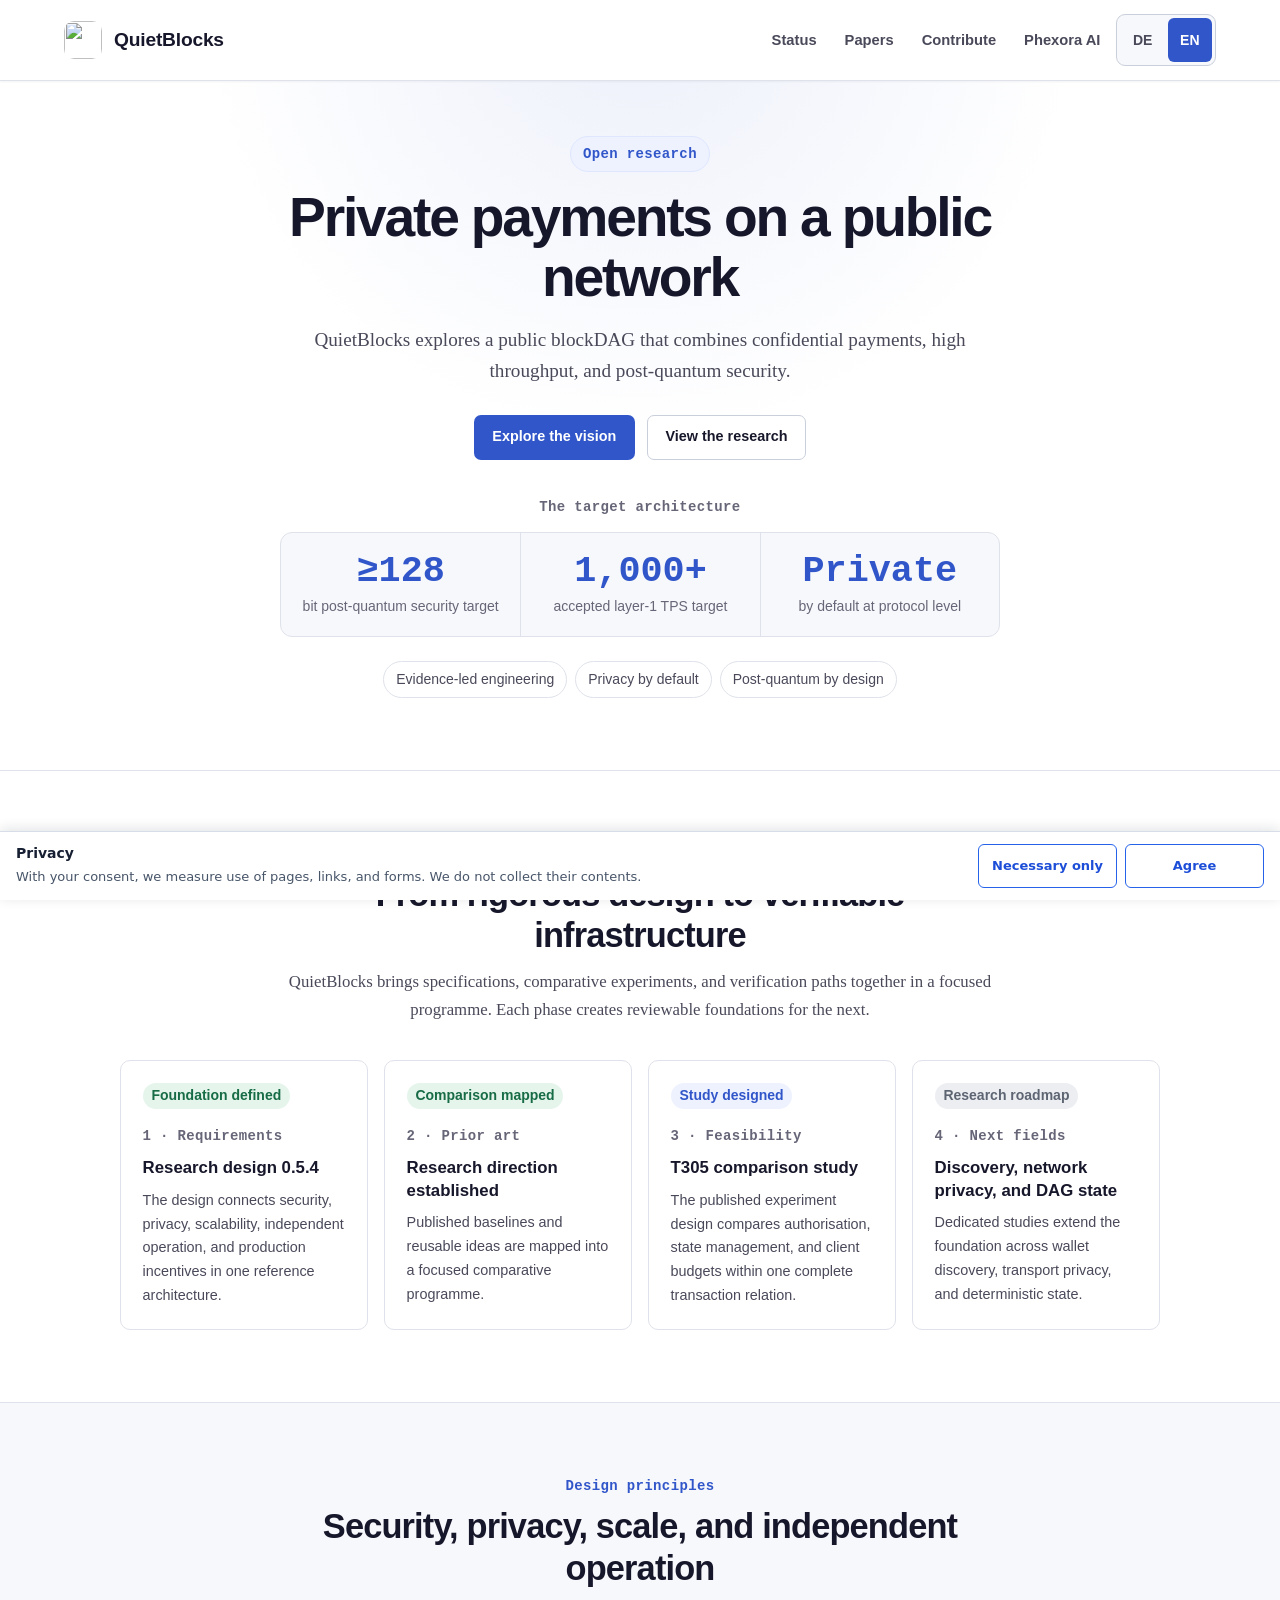
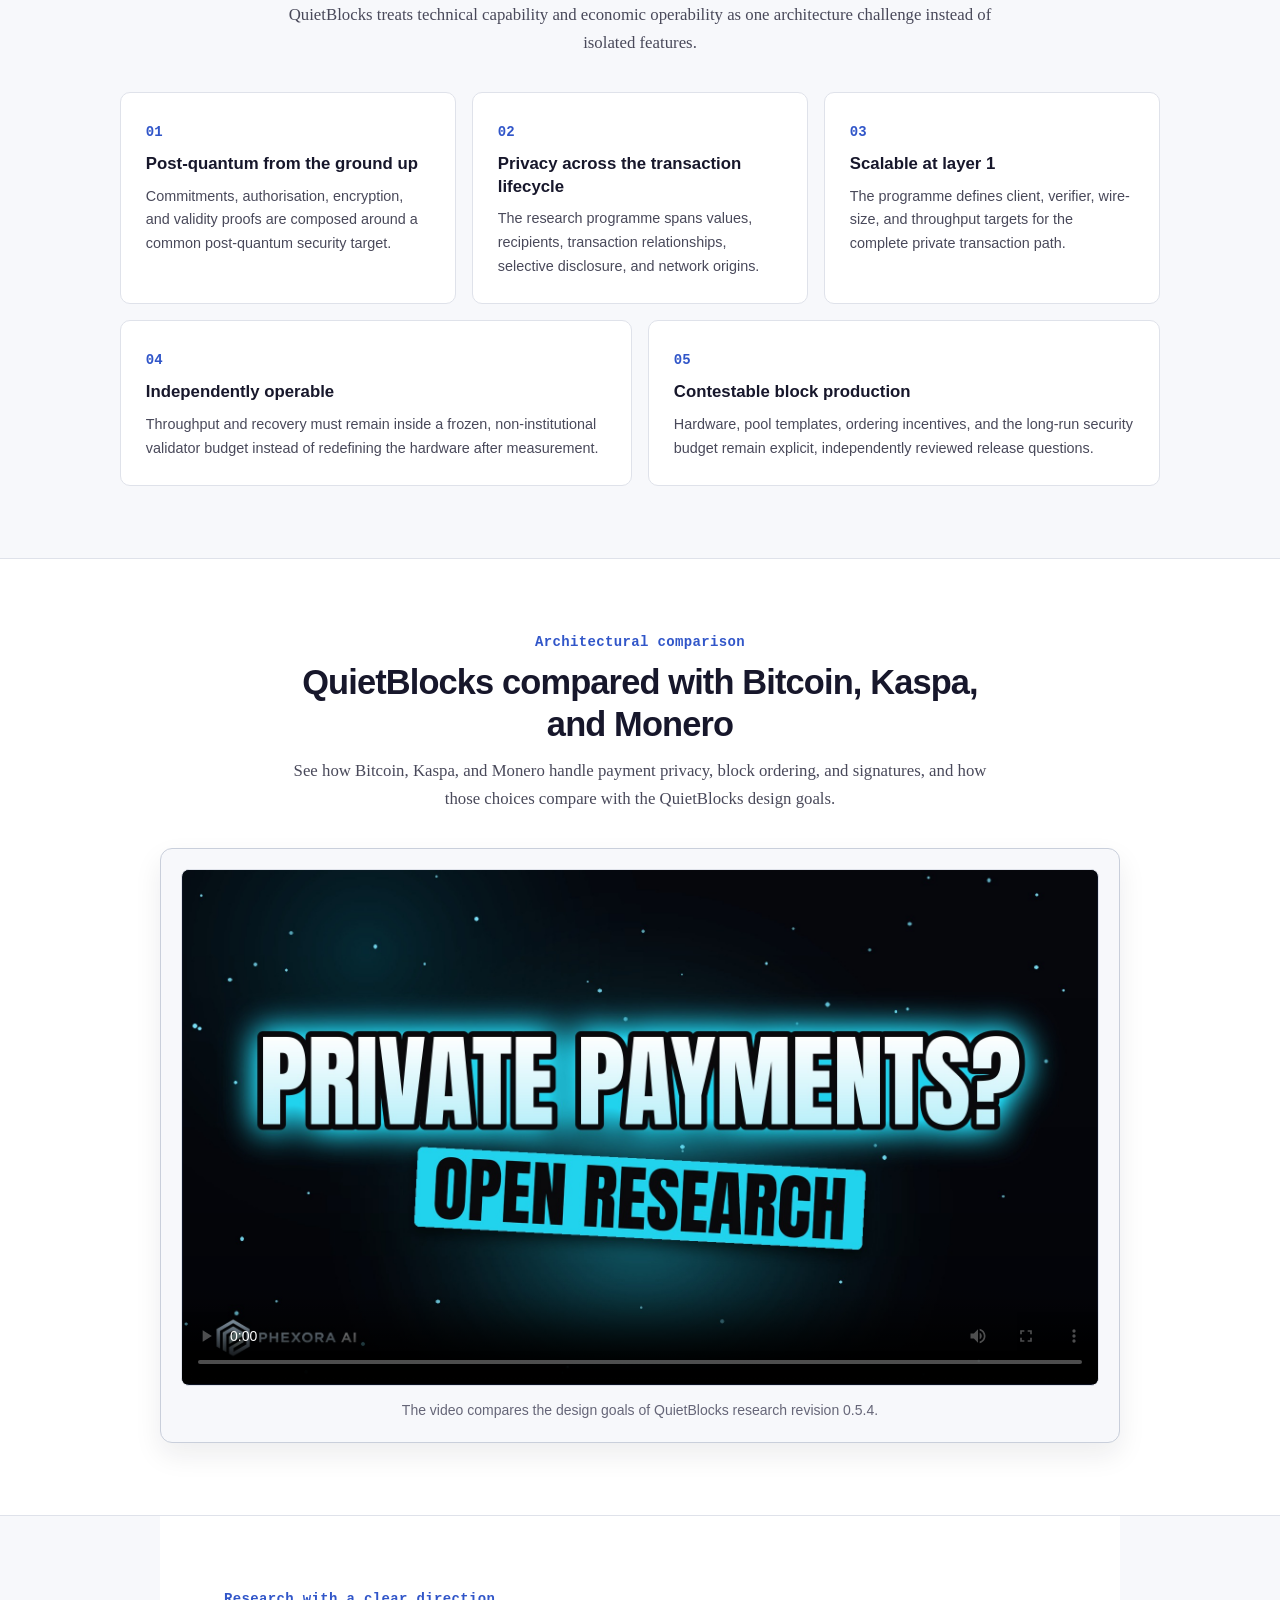
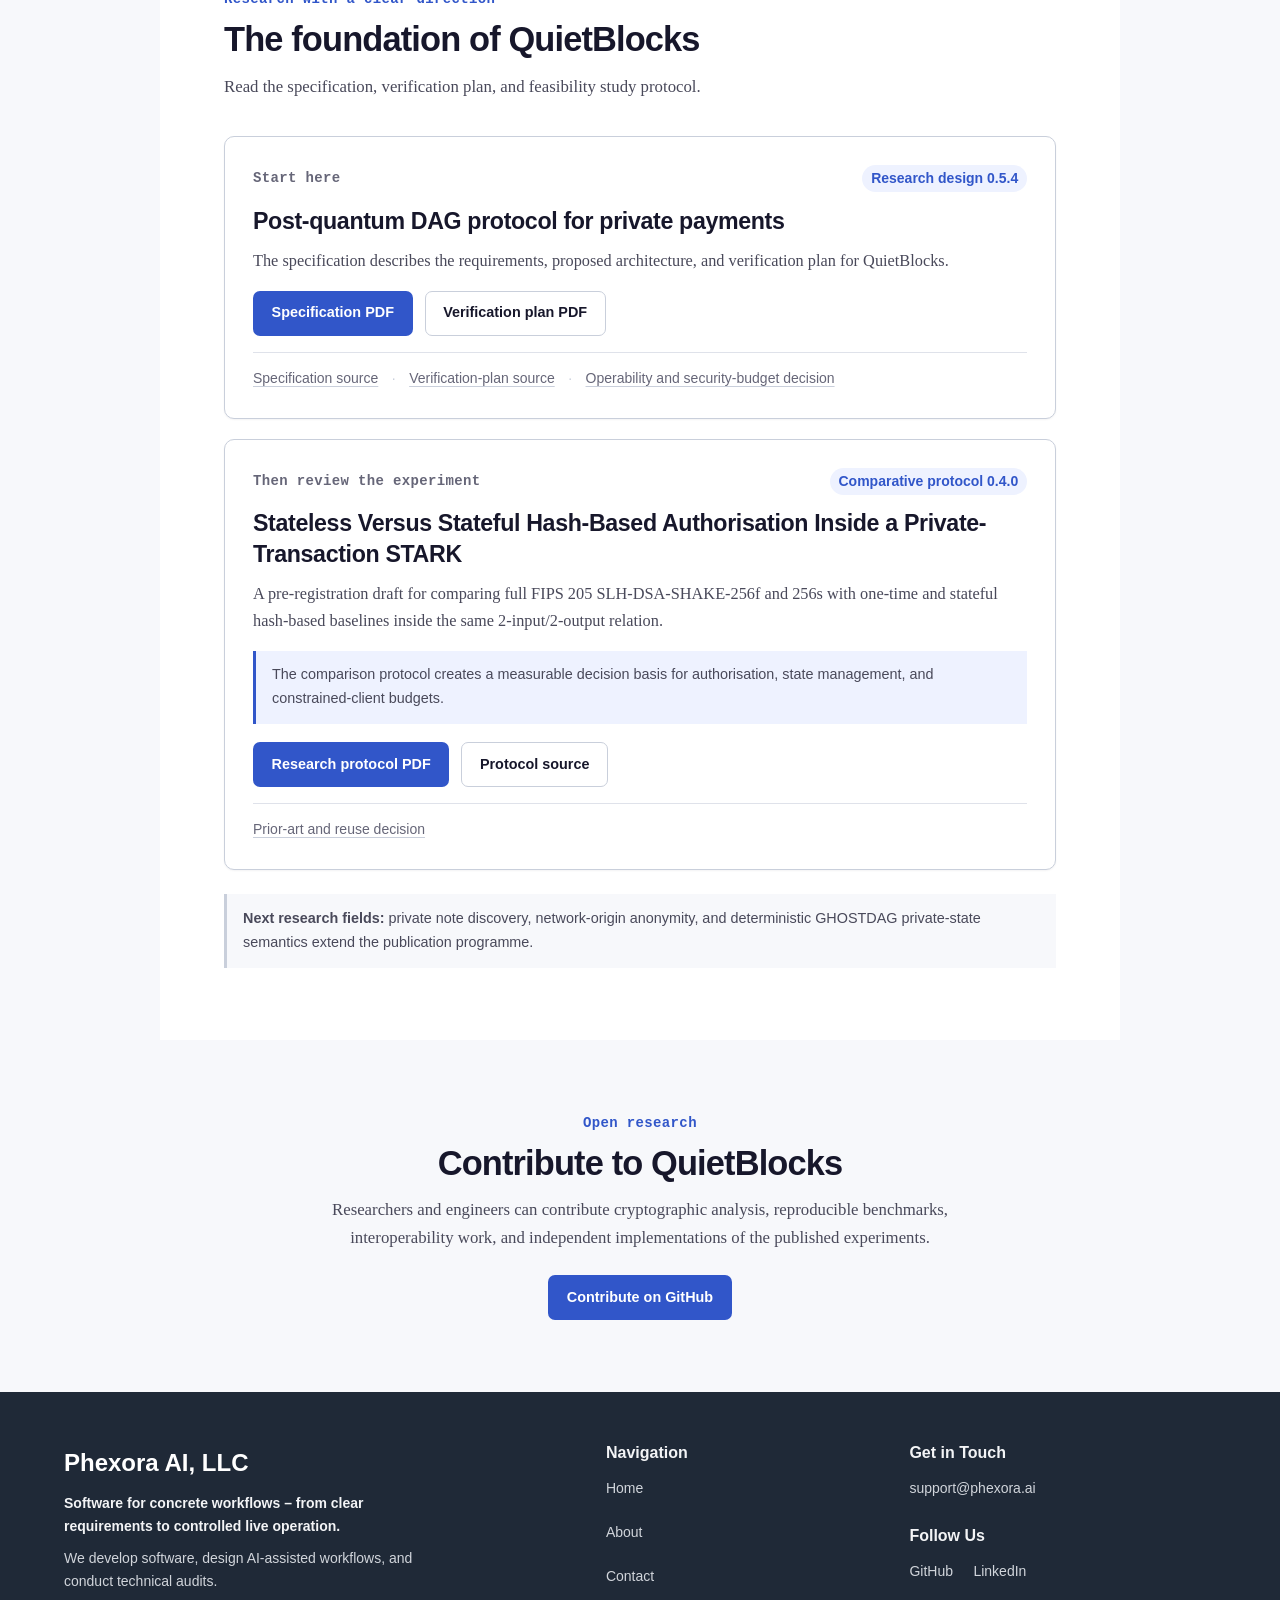
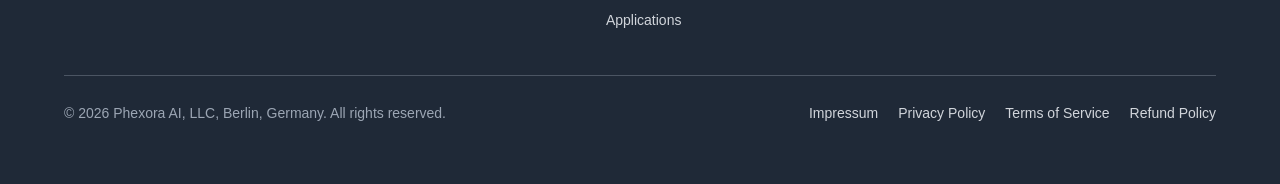
==== index.html @ c4241f64 "Use branded QuietBlocks comparison videos in both website players" ====
<!DOCTYPE html>
<html lang="en">
<head>
    <meta charset="UTF-8">
    <meta name="viewport" content="width=device-width, initial-scale=1.0">
    <meta name="description" content="QuietBlocks is open research into a public payment network with private transactions, high throughput, and post-quantum security." data-i18n-content="home.metaDescription">
    <meta name="keywords" content="post-quantum, cryptography, zero-knowledge, privacy, STARK, GHOSTDAG">
    <meta name="author" content="Phexora AI">
    <title data-i18n="home.metaTitle">QuietBlocks | Private Payments</title>
    <link rel="canonical" href="https://quietblocks.phexora.ai/">
    <meta property="og:type" content="website">
    <meta property="og:site_name" content="QuietBlocks">
    <meta property="og:url" content="https://quietblocks.phexora.ai/">
    <meta property="og:title" content="QuietBlocks | Private Payments" data-i18n-content="home.metaTitle">
    <meta property="og:description" content="QuietBlocks is open research into a public payment network with private transactions, high throughput, and post-quantum security." data-i18n-content="home.metaDescription">
    <meta property="og:locale" content="en_US">
    <meta property="og:locale:alternate" content="de_DE">
    <meta name="twitter:card" content="summary">
    <meta name="twitter:title" content="QuietBlocks | Private Payments" data-i18n-content="home.metaTitle">
    <meta name="twitter:description" content="QuietBlocks is open research into a public payment network with private transactions, high throughput, and post-quantum security." data-i18n-content="home.metaDescription">
    <link rel="stylesheet" href="assets/css/style.css">
    <link rel="icon" type="image/svg+xml" href="assets/images/favicon.svg">
    <script src="assets/js/site-i18n.js?v=516c44f07183" defer></script>
<script data-phexora-site-analytics="fc176b863055461690a4295c0f5f9d89">(function(){
const c={"endpoint":"https://sitebuilder.phexora.ai/api/website-integrations/events","siteId":"fc176b863055461690a4295c0f5f9d89","trackingKey":"2e312d2f5462689ae85f721354bc5e1feb1964d117fce1aa24e7ab45f58d84e2"};
const consentKey='phexora-cookie-consent';
const sessionKey='phexora-website-session';
const attributionKey='phexora-website-attribution';
const attributionFields=['campaign','experiment_id','fbclid','gclid','msclkid','utm_campaign','utm_content','utm_medium','utm_source','utm_term'];
const consentVersion='1.0';
const externalConsentOwner=()=>typeof window.PHEXORA_ANALYTICS_ALLOWED==='boolean';
const exactKeys=(value,expected)=>Object.keys(value).sort().join(',')===expected;
const readStoredConsent=()=>{
  try{
    const raw=localStorage.getItem(consentKey);
    if(!raw)return null;
    const record=JSON.parse(raw);
    const preferences=record&&record.preferences;
    const valid=record&&typeof record==='object'&&!Array.isArray(record)
      &&exactKeys(record,'preferences,timestamp,version')
      &&record.version===consentVersion
      &&typeof record.timestamp==='string'&&!Number.isNaN(Date.parse(record.timestamp))
      &&preferences&&typeof preferences==='object'&&!Array.isArray(preferences)
      &&exactKeys(preferences,'analytics,functional,marketing,necessary')
      &&preferences.necessary===true
      &&['analytics','functional','marketing','necessary'].every(key=>typeof preferences[key]==='boolean');
    if(valid)return preferences.analytics;
    localStorage.removeItem(consentKey);
  }catch(error){return null}
  return null;
};
const allowed=()=>externalConsentOwner()?window.PHEXORA_ANALYTICS_ALLOWED===true:readStoredConsent()===true;
const id=()=>crypto.randomUUID?crypto.randomUUID():Date.now()+'-'+Math.random().toString(16).slice(2);
let memorySession='';
let memoryAttribution=null;
const session=()=>{
  if(memorySession)return memorySession;
  try{memorySession=sessionStorage.getItem(sessionKey)||''}catch(error){memorySession=''}
  if(!memorySession){
    memorySession=id();
    try{sessionStorage.setItem(sessionKey,memorySession)}catch(error){}
  }
  return memorySession;
};
const clearSession=()=>{
  memorySession='';
  memoryAttribution=null;
  try{sessionStorage.removeItem(sessionKey);sessionStorage.removeItem(attributionKey)}catch(error){}
};
const sessionAttribution=()=>{
  if(memoryAttribution!==null)return memoryAttribution;
  let stored={};
  try{
    const raw=sessionStorage.getItem(attributionKey);
    const parsed=raw?JSON.parse(raw):{};
    const valid=parsed&&typeof parsed==='object'&&!Array.isArray(parsed)
      &&Object.keys(parsed).every(key=>attributionFields.includes(key)&&typeof parsed[key]==='string'&&parsed[key].length>0&&parsed[key].length<=200);
    if(valid)stored=parsed;else sessionStorage.removeItem(attributionKey);
  }catch(error){stored={}}
  if(Object.keys(stored).length===0){
    const params=new URLSearchParams(location.search);
    const current={};
    attributionFields.forEach(key=>{
      const value=(params.get(key)||'').trim().slice(0,200);
      if(value)current[key]=value;
    });
    if(Object.keys(current).length>0){
      stored=current;
      try{sessionStorage.setItem(attributionKey,JSON.stringify(stored))}catch(error){}
    }
  }
  memoryAttribution=stored;
  return stored;
};
const eventAttribution=additional=>Object.assign({},sessionAttribution(),additional||{});
window.phexoraTrack=function(type,properties,additionalAttribution){
  if(!allowed())return false;
  fetch(c.endpoint,{method:'POST',mode:'no-cors',headers:{'Content-Type':'text/plain;charset=UTF-8'},body:JSON.stringify({site_id:c.siteId,tracking_key:c.trackingKey,event_id:id(),event_type:type,occurred_at:new Date().toISOString(),session_id:session(),page_url:location.href,referrer:document.referrer||'',attribution:eventAttribution(additionalAttribution),properties:properties||{}}),keepalive:true});
  return true;
};
let pageTracked=false;
const start=()=>{if(!pageTracked&&window.phexoraTrack('page_view',{}))pageTracked=true};
const labels=String(document.documentElement.lang||'').toLowerCase().startsWith('de')?{
  title:'Datenschutz',
  text:'Mit deiner Zustimmung messen wir die Nutzung von Seiten, Links und Formularen. Inhalte werden nicht erfasst.',
  reject:'Nur notwendige',
  accept:'Zustimmen',
  settings:'Cookie-Einstellungen',
  storageError:'Die Auswahl konnte nicht gespeichert werden. Analytics bleibt deaktiviert.'
}:{
  title:'Privacy',
  text:'With your consent, we measure use of pages, links, and forms. We do not collect their contents.',
  reject:'Necessary only',
  accept:'Agree',
  settings:'Cookie settings',
  storageError:'Your choice could not be saved. Analytics remains disabled.'
};
const elementId=value=>`phexora-${value}-${c.siteId}`;
const removeElement=value=>document.getElementById(elementId(value))?.remove();
const ensureStyles=()=>{
  if(document.getElementById(elementId('consent-style')))return;
  const style=document.createElement('style');
  style.id=elementId('consent-style');
  style.textContent='.phexora-consent{position:fixed;z-index:2147483647;font-family:system-ui,-apple-system,BlinkMacSystemFont,"Segoe UI",sans-serif;color:#172033}.phexora-consent-banner{left:0;right:0;bottom:0;padding:10px 16px;border-top:1px solid #d7deea;background:#fff;box-shadow:0 -2px 12px rgba(15,23,42,.12)}.phexora-consent-content{max-width:1280px;margin:0 auto;display:flex;align-items:center;justify-content:space-between;gap:18px}.phexora-consent-copy{min-width:0}.phexora-consent-title{display:block;margin:0 0 3px;font-size:14px}.phexora-consent-text{margin:0;font-size:13px;line-height:1.4;color:#475569}.phexora-consent-actions{display:grid;grid-template-columns:1fr 1fr;gap:8px;flex:0 0 auto}.phexora-consent button{min-height:44px;padding:8px 13px;border:1px solid #2563eb;border-radius:6px;background:#fff;color:#1d4ed8;font:inherit;font-size:13px;font-weight:600;cursor:pointer}.phexora-consent button:hover{background:#eff6ff}.phexora-consent-accept,.phexora-consent-reject{min-width:132px}.phexora-consent-status{margin:4px 0 0;color:#b91c1c;font-size:12px}.phexora-consent-settings{position:static!important;min-height:24px!important;padding:0!important;margin:0 0 0 10px!important;border:0!important;background:transparent!important;color:inherit!important;box-shadow:none!important;font-size:inherit!important;font-weight:inherit!important;text-decoration:underline}.phexora-consent-settings:hover{background:transparent!important;text-decoration:none}@media(max-width:700px){.phexora-consent-banner{max-height:45vh;overflow-y:auto;padding:9px 10px}.phexora-consent-content{display:block}.phexora-consent-title{display:none}.phexora-consent-text{font-size:12px;line-height:1.35}.phexora-consent-actions{margin-top:8px}.phexora-consent-actions button{width:100%;min-width:0;padding:7px 8px}}';
  document.head.appendChild(style);
};
const consentRecord=analytics=>({preferences:{necessary:true,functional:false,analytics,marketing:false},timestamp:new Date().toISOString(),version:consentVersion});
const renderSettingsButton=()=>{
  if(externalConsentOwner()||document.getElementById(elementId('consent-settings')))return;
  ensureStyles();
  const button=document.createElement('button');
  button.id=elementId('consent-settings');
  button.type='button';
  button.className='phexora-consent phexora-consent-settings';
  button.textContent=labels.settings;
  button.addEventListener('click',()=>{button.remove();renderBanner()});
  const settingsHost=document.querySelector('.footer-legal-links, footer .legal:last-of-type, footer')||document.body;
  settingsHost.appendChild(button);
};
const saveConsent=(analytics,status)=>{
  const record=consentRecord(analytics);
  try{localStorage.setItem(consentKey,JSON.stringify(record))}catch(error){status.textContent=labels.storageError;return false}
  if(!analytics)clearSession();
  window.dispatchEvent(new CustomEvent('cookieConsentUpdated',{detail:record}));
  removeElement('consent-banner');
  renderSettingsButton();
  return true;
};
function renderBanner(){
  if(externalConsentOwner()||document.getElementById(elementId('consent-banner')))return;
  ensureStyles();
  const banner=document.createElement('section');
  banner.id=elementId('consent-banner');
  banner.className='phexora-consent phexora-consent-banner';
  banner.setAttribute('role','dialog');
  banner.setAttribute('aria-label',labels.title);
  const title=document.createElement('strong');
  title.className='phexora-consent-title';
  title.textContent=labels.title;
  const text=document.createElement('p');
  text.className='phexora-consent-text';
  text.textContent=labels.text;
  const copy=document.createElement('div');
  copy.className='phexora-consent-copy';
  const status=document.createElement('p');
  status.className='phexora-consent-status';
  status.setAttribute('role','status');
  const actions=document.createElement('div');
  actions.className='phexora-consent-actions';
  const reject=document.createElement('button');
  reject.type='button';
  reject.className='phexora-consent-reject';
  reject.textContent=labels.reject;
  reject.addEventListener('click',()=>saveConsent(false,status));
  const accept=document.createElement('button');
  accept.type='button';
  accept.className='phexora-consent-accept';
  accept.textContent=labels.accept;
  accept.addEventListener('click',()=>saveConsent(true,status));
  actions.append(reject,accept);
  copy.append(title,text,status);
  const content=document.createElement('div');
  content.className='phexora-consent-content';
  content.append(copy,actions);
  banner.append(content);
  document.body.appendChild(banner);
}
const initializeConsentUi=()=>{
  if(externalConsentOwner()){
    if(!allowed())clearSession();
    return;
  }
  const storedConsent=readStoredConsent();
  if(storedConsent!==true)clearSession();
  if(storedConsent===null)renderBanner();else renderSettingsButton();
};
window.addEventListener('cookieConsentUpdated',()=>{if(allowed())start();else clearSession()});
window.addEventListener('openCookiePreferences',()=>{if(!externalConsentOwner()){removeElement('consent-settings');renderBanner()}});
window.phexoraSetAnalyticsConsent=enabled=>{
  if(typeof enabled!=='boolean')throw new TypeError('Analytics consent must be boolean');
  const status=document.createElement('span');
  return saveConsent(enabled,status);
};
const semanticCtaName=eventTarget=>{
  if(!(eventTarget instanceof Element))return '';
  const explicit=eventTarget.closest('[data-phexora-event]');
  if(explicit&&!explicit.closest('.phexora-consent'))return explicit.dataset.phexoraEvent||'';
  const link=eventTarget.closest('a[href]');
  if(!link||link.closest('.phexora-consent'))return '';
  const href=link.getAttribute('href')||'';
  if(/^mailto:/i.test(href))return 'contact_email';
  if(/^tel:/i.test(href))return 'contact_phone';
  let destination;
  try{destination=new URL(href,location.href)}catch(error){return ''}
  const intent=(destination.pathname+' '+destination.hash).toLowerCase();
  if(/(^|[\/#_-])(book|booking|schedule|appointment|termin|calendly)([\/#_-]|$)/.test(intent))return 'booking';
  if(/(^|[\/#_-])(contact|kontakt)([\/#_-]|$)/.test(intent))return 'contact';
  if(/(^|[\/#_-])(checkout|buy|purchase|order|kaufen|bestellen)([\/#_-]|$)/.test(intent))return 'checkout';
  if(/(^|[\/#_-])(signup|sign-up|register|registrieren)([\/#_-]|$)/.test(intent))return 'signup';
  if(/(^|[\/#_-])(pricing|plans|preise|tarife)([\/#_-]|$)/.test(intent))return 'pricing';
  if(/(^|[\/#_-])(demo|beratung)([\/#_-]|$)/.test(intent))return 'demo';
  return '';
};
const destinationAttribution=eventTarget=>{
  if(!(eventTarget instanceof Element))return {};
  const link=eventTarget.closest('a[href]');
  if(!link||link.closest('.phexora-consent'))return {};
  let destination;
  try{destination=new URL(link.getAttribute('href')||'',location.href)}catch(error){return {}}
  const attribution={};
  attributionFields.forEach(key=>{
    const value=(destination.searchParams.get(key)||'').trim().slice(0,200);
    if(value)attribution[key]=value;
  });
  return attribution;
};
document.addEventListener('click',event=>{
  const name=semanticCtaName(event.target);
  if(name)window.phexoraTrack('cta_click',{name},destinationAttribution(event.target));
});
document.addEventListener('focusin',event=>{
  const form=event.target instanceof Element?event.target.form:null;
  if(form&&!form.dataset.phexoraStarted&&window.phexoraTrack('form_start',{form:form.id||'form'}))form.dataset.phexoraStarted='1';
});
document.addEventListener('submit',event=>window.phexoraTrack('form_submit',{form:event.target.id||'form'}));
if(allowed())start();
if(document.readyState==='loading')document.addEventListener('DOMContentLoaded',initializeConsentUi,{once:true});else initializeConsentUi();
})();</script>
</head>
<body>
    <header>
        <nav class="navbar" aria-label="Primary navigation" data-i18n-aria-label="common.primaryNavigation">
            <a class="nav-brand" href="#top" aria-label="QuietBlocks research home" data-i18n-aria-label="common.researchHome">
                <img class="logo" src="assets/images/favicon.svg" alt="">
                <span class="brand-text">QuietBlocks</span>
            </a>
            <div class="nav-actions">
                <div class="nav-links">
                    <a href="#status" data-i18n="common.status">Status</a>
                    <a href="#papers" data-i18n="common.papers">Papers</a>
                    <a href="#contribute" data-i18n="common.contribute">Contribute</a>
                    <a href="https://phexora.ai" target="_blank" rel="noopener">Phexora AI</a>
                </div>
                <div class="language-switcher" role="group" aria-label="Language selection" data-i18n-aria-label="common.languageSelection">
                    <button class="language-option" type="button" data-language="de" aria-label="Deutsch" aria-pressed="false">DE</button>
                    <button class="language-option" type="button" data-language="en" aria-label="English" aria-pressed="true">EN</button>
                </div>
            </div>
        </nav>
    </header>

    <main id="top">
        <section class="hero">
            <div class="hero-content">
                <p class="research-label" data-i18n="home.heroLabel">Open research</p>
                <h1 data-i18n="home.heroTitle">Private payments on a public network</h1>
                <p class="subtitle" data-i18n="home.heroSubtitle">
                    QuietBlocks explores a public blockDAG that combines confidential payments, high throughput, and post-quantum security.
                </p>
                <div class="hero-actions">
                    <a href="#status" class="btn btn-primary" data-phexora-event="research_status_open" data-i18n="home.statusCta">Explore the vision</a>
                    <a href="#papers" class="btn btn-secondary" data-i18n="home.papersCta">View the research</a>
                </div>
                <p class="target-label" data-i18n="home.targetLabel">The target architecture</p>
                <div class="hero-stats" aria-label="QuietBlocks architecture targets" data-i18n-aria-label="home.targetsAria">
                    <div class="hero-stat">
                        <span class="stat-value">≥128</span>
                        <span class="stat-desc" data-i18n="home.bitsTarget">bit post-quantum security target</span>
                    </div>
                    <div class="hero-stat">
                        <span class="stat-value" data-i18n="home.tpsValue">1,000+</span>
                        <span class="stat-desc" data-i18n="home.tpsTarget">accepted layer-1 TPS target</span>
                    </div>
                    <div class="hero-stat">
                        <span class="stat-value" data-i18n="home.privacyValue">Private</span>
                        <span class="stat-desc" data-i18n="home.transparentTarget">by default at protocol level</span>
                    </div>
                </div>
                <div class="hero-badges" aria-label="QuietBlocks design principles" data-i18n-aria-label="home.boundariesAria">
                    <span class="badge" data-i18n="home.badgeEvidence">Evidence-led engineering</span>
                    <span class="badge" data-i18n="home.badgePrivacy">Privacy by default</span>
                    <span class="badge" data-i18n="home.badgeNoFallback">Post-quantum by design</span>
                </div>
            </div>
        </section>

        <section id="status" class="status-section">
            <div class="section-heading">
                <p class="section-kicker" data-i18n="home.statusKicker">Research programme</p>
                <h2 data-i18n="home.statusTitle">From rigorous design to verifiable infrastructure</h2>
                <p data-i18n="home.statusDescription">
                    QuietBlocks brings specifications, comparative experiments, and verification
                    paths together in a focused programme. Each phase creates reviewable
                    foundations for the next.
                </p>
            </div>
            <div class="status-grid">
                <article class="status-card">
                    <span class="status-chip documented" data-i18n="home.status1Chip">Foundation defined</span>
                    <p class="status-step" data-i18n="home.status1Step">1 · Requirements</p>
                    <h3 data-i18n="home.status1Title">Research design 0.5.4</h3>
                    <p data-i18n="home.status1Description">The design connects security, privacy, scalability, independent operation, and production incentives in one reference architecture.</p>
                </article>
                <article class="status-card">
                    <span class="status-chip documented" data-i18n="home.status2Chip">Comparison mapped</span>
                    <p class="status-step" data-i18n="home.status2Step">2 · Prior art</p>
                    <h3 data-i18n="home.status2Title">Research direction established</h3>
                    <p data-i18n="home.status2Description">Published baselines and reusable ideas are mapped into a focused comparative programme.</p>
                </article>
                <article class="status-card">
                    <span class="status-chip designed" data-i18n="home.status3Chip">Study designed</span>
                    <p class="status-step" data-i18n="home.status3Step">3 · Feasibility</p>
                    <h3 data-i18n="home.status3Title">T305 comparison study</h3>
                    <p data-i18n="home.status3Description">The published experiment design compares authorisation, state management, and client budgets within one complete transaction relation.</p>
                </article>
                <article class="status-card">
                    <span class="status-chip roadmap" data-i18n="home.status4Chip">Research roadmap</span>
                    <p class="status-step" data-i18n="home.status4Step">4 · Next fields</p>
                    <h3 data-i18n="home.status4Title">Discovery, network privacy, and DAG state</h3>
                    <p data-i18n="home.status4Description">Dedicated studies extend the foundation across wallet discovery, transport privacy, and deterministic state.</p>
                </article>
            </div>
        </section>

        <section class="requirements-section">
            <div class="section-heading">
                <p class="section-kicker" data-i18n="home.requirementsKicker">Design principles</p>
                <h2 data-i18n="home.requirementsTitle">Security, privacy, scale, and independent operation</h2>
                <p data-i18n="home.requirementsDescription">QuietBlocks treats technical capability and economic operability as one architecture challenge instead of isolated features.</p>
            </div>
            <div class="requirements-grid">
                <article class="requirement-card">
                    <span class="requirement-number">01</span>
                    <h3 data-i18n="home.requirement1Title">Post-quantum from the ground up</h3>
                    <p data-i18n="home.requirement1Description">Commitments, authorisation, encryption, and validity proofs are composed around a common post-quantum security target.</p>
                </article>
                <article class="requirement-card">
                    <span class="requirement-number">02</span>
                    <h3 data-i18n="home.requirement2Title">Privacy across the transaction lifecycle</h3>
                    <p data-i18n="home.requirement2Description">The research programme spans values, recipients, transaction relationships, selective disclosure, and network origins.</p>
                </article>
                <article class="requirement-card">
                    <span class="requirement-number">03</span>
                    <h3 data-i18n="home.requirement3Title">Scalable at layer 1</h3>
                    <p data-i18n="home.requirement3Description">The programme defines client, verifier, wire-size, and throughput targets for the complete private transaction path.</p>
                </article>
                <article class="requirement-card">
                    <span class="requirement-number">04</span>
                    <h3 data-i18n="home.requirement4Title">Independently operable</h3>
                    <p data-i18n="home.requirement4Description">Throughput and recovery must remain inside a frozen, non-institutional validator budget instead of redefining the hardware after measurement.</p>
                </article>
                <article class="requirement-card">
                    <span class="requirement-number">05</span>
                    <h3 data-i18n="home.requirement5Title">Contestable block production</h3>
                    <p data-i18n="home.requirement5Description">Hardware, pool templates, ordering incentives, and the long-run security budget remain explicit, independently reviewed release questions.</p>
                </article>
            </div>
        </section>

        <section id="comparison" class="comparison-section">
            <div class="section-heading">
                <p class="section-kicker" data-i18n="home.comparisonKicker">Architectural comparison</p>
                <h2 data-i18n="home.comparisonTitle">QuietBlocks compared with Bitcoin, Kaspa, and Monero</h2>
                <p data-i18n="home.comparisonDescription">
                    See how Bitcoin, Kaspa, and Monero handle payment privacy, block ordering, and signatures, and how those choices compare with the QuietBlocks design goals.
                </p>
            </div>
            <div class="comparison-video-card">
                <div class="comparison-video-frame">
                    <video
                        id="comparison-video"
                        class="comparison-video"
                        controls
                        preload="metadata"
                        playsinline
                        poster="assets/videos/QuietBlocks_BlockchainComparison_EN_16x9_poster.jpg?v=6e9841c0bd93"
                        src="assets/videos/QuietBlocks_BlockchainComparison_EN_16x9.mp4?v=e42e311afc2c"
                        aria-label="Video comparing the QuietBlocks design with Bitcoin, Kaspa, and Monero"
                        data-i18n-aria-label="home.comparisonVideoAria"
                    >
                        <track
                            id="comparison-video-track"
                            kind="captions"
                            srclang="en"
                            label="English"
                            src="assets/videos/QuietBlocks_BlockchainComparison_EN_16x9.en.vtt?v=8ee65093c419"
                            default
                        >
                    </video>
                </div>
                <p class="comparison-video-caption" data-i18n="home.comparisonCaption">
                    The video compares the design goals of QuietBlocks research revision 0.5.4.
                </p>
            </div>
        </section>

        <section id="papers" class="papers-section">
            <div class="section-heading section-heading-left">
                <p class="section-kicker" data-i18n="home.publicationKicker">Research with a clear direction</p>
                <h2 data-i18n="home.publicationTitle">The foundation of QuietBlocks</h2>
                <p data-i18n="home.publicationDescription">Read the specification, verification plan, and feasibility study protocol.</p>
            </div>

            <article class="paper-card">
                <div class="paper-header">
                    <span class="paper-order" data-i18n="home.paper1Order">Start here</span>
                    <span class="paper-status" data-i18n="home.paper1Status">Research design 0.5.4</span>
                </div>
                <h3 data-i18n="home.paper1Title">Post-quantum DAG protocol for private payments</h3>
                <p class="paper-abstract" data-i18n="home.paper1Abstract">The specification describes the requirements, proposed architecture, and verification plan for QuietBlocks.</p>
                <div class="paper-links">
                    <a href="papers/zkprivacy/quietblocks-specification.pdf" class="btn btn-primary" target="_blank" rel="noopener" data-phexora-event="specification_pdf_open" data-i18n="home.specificationPdf">Specification PDF</a>
                    <a href="papers/zkprivacy/quietblocks-verification-guide.pdf" class="btn btn-secondary" target="_blank" rel="noopener" data-phexora-event="verification_plan_pdf_open" data-i18n="home.verificationPdf">Verification plan PDF</a>
                </div>
                <div class="paper-source">
                    <a href="papers/zkprivacy/quietblocks-specification.md" data-i18n="home.specificationSource">Specification source</a>
                    <span class="separator" aria-hidden="true">·</span>
                    <a href="papers/zkprivacy/quietblocks-verification-guide.md" data-i18n="home.verificationSource">Verification-plan source</a>
                    <span class="separator" aria-hidden="true">·</span>
                    <a href="papers/zkprivacy/decisions/decentralisation-operability-security-budget-decision.md" data-i18n="home.operabilityDecision">Operability and security-budget decision</a>
                </div>
            </article>

            <article class="paper-card">
                <div class="paper-header">
                    <span class="paper-order" data-i18n="home.paper2Order">Then review the experiment</span>
                    <span class="paper-status" data-i18n="home.paper2Status">Comparative protocol 0.4.0</span>
                </div>
                <h3 data-i18n="home.paper2Title">Stateless Versus Stateful Hash-Based Authorisation Inside a Private-Transaction STARK</h3>
                <p class="paper-abstract" data-i18n="home.paper2Abstract">
                    A pre-registration draft for comparing full FIPS 205
                    SLH-DSA-SHAKE-256f and 256s with one-time and stateful hash-based baselines
                    inside the same 2-input/2-output relation.
                </p>
                <p class="paper-status-note" data-i18n="home.paper2Note">The comparison protocol creates a measurable decision basis for authorisation, state management, and constrained-client budgets.</p>
                <div class="paper-links">
                    <a href="papers/zkprivacy/quietblocks-transaction-feasibility.pdf" class="btn btn-primary" target="_blank" rel="noopener" data-phexora-event="research_protocol_pdf_open" data-i18n="home.researchProtocolPdf">Research protocol PDF</a>
                    <a href="papers/zkprivacy/quietblocks-transaction-feasibility.md" class="btn btn-secondary" data-i18n="home.protocolSource">Protocol source</a>
                </div>
                <div class="paper-source">
                    <a href="papers/zkprivacy/decisions/t305-prior-art-decision.md" data-i18n="home.priorArtDecision">Prior-art and reuse decision</a>
                </div>
            </article>

            <div class="planning-note">
                <strong data-i18n="home.planningLabel">Next research fields:</strong>
                <span data-i18n="home.planningText">private note discovery, network-origin anonymity, and deterministic GHOSTDAG private-state semantics extend the publication programme.</span>
            </div>
        </section>

        <section id="contribute" class="cta-section">
            <p class="section-kicker" data-i18n="home.contributeKicker">Open research</p>
            <h2 data-i18n="home.contributeTitle">Contribute to QuietBlocks</h2>
            <p data-i18n="home.contributeDescription">
                Researchers and engineers can contribute cryptographic analysis,
                reproducible benchmarks, interoperability work, and independent
                implementations of the published experiments.
            </p>
            <a href="https://github.com/des1re10/QuietBlocks" class="btn btn-primary" target="_blank" rel="noopener" data-phexora-event="github_contribution_open" data-i18n="home.contributeCta">Contribute on GitHub</a>
        </section>
    </main>

    <footer class="site-footer" role="contentinfo">
        <div class="footer-container">
            <div class="footer-main">
                <section class="footer-company" aria-labelledby="footer-company-name">
                    <a class="footer-company-link" href="https://phexora.ai" target="_blank" rel="noopener">
                        <span class="footer-title" id="footer-company-name">Phexora AI, LLC</span>
                    </a>
                    <p class="footer-tagline" data-i18n="common.companyTagline">Software for concrete workflows – from clear requirements to controlled live operation.</p>
                    <p class="footer-description" data-i18n="common.companyDescription">We develop software, design AI-assisted workflows, and conduct technical audits.</p>
                </section>
                <nav class="footer-column" aria-labelledby="footer-navigation-heading">
                    <h2 class="footer-heading" id="footer-navigation-heading" data-i18n="common.footerNavigation">Navigation</h2>
                    <a href="https://phexora.ai" target="_blank" rel="noopener" data-i18n="common.home">Home</a>
                    <a href="https://phexora.ai/about" target="_blank" rel="noopener" data-i18n="common.about">About</a>
                    <a href="https://phexora.ai/contact" target="_blank" rel="noopener" data-i18n="common.contact">Contact</a>
                    <a href="https://phexora.ai/applications" target="_blank" rel="noopener" data-i18n="common.applications">Applications</a>
                </nav>
                <section class="footer-column" aria-labelledby="footer-contact-heading">
                    <h2 class="footer-heading" id="footer-contact-heading" data-i18n="common.getInTouch">Get in Touch</h2>
                    <a href="mailto:support@phexora.ai">support@phexora.ai</a>
                    <h3 class="footer-social-heading" data-i18n="common.followUs">Follow Us</h3>
                    <div class="footer-social-links">
                        <a href="https://github.com/des1re10" target="_blank" rel="noopener">GitHub</a>
                        <a href="https://linkedin.com/company/phexora-ai-llc" target="_blank" rel="noopener">LinkedIn</a>
                    </div>
                </section>
            </div>
            <div class="footer-divider"></div>
            <div class="footer-bottom">
                <p class="footer-copyright" data-i18n="common.copyright">© 2026 Phexora AI, LLC, Berlin, Germany. All rights reserved.</p>
                <div class="footer-legal-links">
                    <a href="https://phexora.ai/impressum" target="_blank" rel="noopener" data-i18n="common.imprint">Impressum</a>
                    <a href="https://phexora.ai/privacy" target="_blank" rel="noopener" data-i18n="common.privacy">Privacy Policy</a>
                    <a href="https://phexora.ai/terms" target="_blank" rel="noopener" data-i18n="common.terms">Terms of Service</a>
                    <a href="https://phexora.ai/refund-policy" target="_blank" rel="noopener" data-i18n="common.refundPolicy">Refund Policy</a>
                </div>
            </div>
        </div>
    </footer>
</body>
</html>
---- assets/css/style.css ----
/* QuietBlocks — static research landing page */

:root {
    --bg-primary: #ffffff;
    --bg-secondary: #f7f8fb;
    --bg-accent: #eef2ff;
    --text-primary: #17172b;
    --text-secondary: #49495a;
    --text-muted: #666678;
    --accent-primary: #3156c9;
    --accent-dark: #203d99;
    --accent-soft: #dfe7ff;
    --border-color: #dfe2ea;
    --border-strong: #c9cfdb;
    --success: #176b45;
    --neutral: #5d6472;
    --focus-inner: #ffffff;
    --focus-outer: #17172b;
    --font-mono: "JetBrains Mono", "Fira Code", "Consolas", monospace;
    --font-sans: "Inter", -apple-system, BlinkMacSystemFont, "Segoe UI", sans-serif;
    --font-serif: "Crimson Pro", "Georgia", serif;
    --shadow-sm: 0 1px 2px rgba(23, 23, 43, 0.05);
    --shadow-md: 0 12px 28px rgba(23, 23, 43, 0.08);
}

* {
    box-sizing: border-box;
    margin: 0;
    padding: 0;
}

html {
    scroll-behavior: smooth;
}

body {
    min-height: 100vh;
    background: var(--bg-secondary);
    color: var(--text-primary);
    font-family: var(--font-sans);
    line-height: 1.65;
}

section[id] {
    scroll-margin-top: 5rem;
}

a:focus-visible {
    outline: 3px solid var(--focus-inner);
    outline-offset: 2px;
    border-radius: 4px;
    box-shadow: 0 0 0 7px var(--focus-outer);
}

.navbar {
    position: fixed;
    z-index: 1000;
    top: 0;
    display: flex;
    align-items: center;
    justify-content: space-between;
    width: 100%;
    padding: 0.85rem 5%;
    border-bottom: 1px solid var(--border-color);
    background: rgba(255, 255, 255, 0.96);
    box-shadow: var(--shadow-sm);
}

.nav-brand {
    display: inline-flex;
    align-items: center;
    gap: 0.75rem;
    color: var(--text-primary);
    text-decoration: none;
}

.logo {
    flex: 0 0 auto;
    width: 38px;
    height: 38px;
    border-radius: 10px;
}

.brand-text {
    font-size: 1.2rem;
    font-weight: 650;
    letter-spacing: -0.01em;
}

.nav-actions {
    display: flex;
    align-items: center;
    gap: 1rem;
}

.nav-links {
    display: flex;
    gap: 1.75rem;
}

.nav-links a {
    display: inline-flex;
    align-items: center;
    min-height: 44px;
    color: var(--text-secondary);
    font-size: 0.92rem;
    font-weight: 550;
    text-decoration: none;
    transition: color 0.2s ease;
}

.nav-links a:hover {
    color: var(--accent-primary);
}

.nav-links a[aria-current="page"] {
    color: var(--accent-primary);
    text-decoration: underline;
    text-decoration-thickness: 2px;
    text-underline-offset: 0.35em;
}

.language-switcher {
    display: inline-flex;
    flex: 0 0 auto;
    gap: 0.2rem;
    padding: 0.2rem;
    border: 1px solid var(--border-strong);
    border-radius: 9px;
    background: var(--bg-secondary);
}

.language-option {
    min-width: 44px;
    min-height: 44px;
    padding: 0.35rem 0.55rem;
    border: 0;
    border-radius: 6px;
    background: transparent;
    color: var(--text-secondary);
    font-family: var(--font-sans);
    font-size: 0.875rem;
    font-weight: 700;
    cursor: pointer;
}

.language-option:hover {
    color: var(--accent-primary);
}

.language-option.active {
    background: var(--accent-primary);
    color: white;
}

.language-option:focus-visible {
    outline: 3px solid var(--focus-inner);
    outline-offset: 2px;
    box-shadow: 0 0 0 7px var(--focus-outer);
}

.hero {
    padding: 8.5rem 5% 4.5rem;
    border-bottom: 1px solid var(--border-color);
    background:
        radial-gradient(circle at 50% 0%, rgba(49, 86, 201, 0.09), transparent 44%),
        var(--bg-primary);
    text-align: center;
}

.hero-content {
    max-width: 860px;
    margin: 0 auto;
}

.research-label,
.section-kicker,
.target-label,
.status-step,
.paper-order {
    color: var(--accent-primary);
    font-family: var(--font-mono);
    font-size: 0.875rem;
    font-weight: 700;
    letter-spacing: 0.025em;
}

.research-label {
    display: inline-block;
    margin-bottom: 1rem;
    padding: 0.35rem 0.75rem;
    border: 1px solid var(--accent-soft);
    border-radius: 999px;
    background: var(--bg-accent);
}

.hero h1 {
    max-width: 780px;
    margin: 0 auto 1rem;
    font-size: clamp(2rem, 5vw, 3.45rem);
    font-weight: 750;
    letter-spacing: -0.04em;
    line-height: 1.08;
}

.subtitle {
    max-width: 690px;
    margin: 0 auto 1.75rem;
    color: var(--text-secondary);
    font-family: var(--font-serif);
    font-size: clamp(1.05rem, 2vw, 1.2rem);
}

.hero-actions,
.paper-links {
    display: flex;
    flex-wrap: wrap;
    gap: 0.75rem;
}

.hero-actions {
    justify-content: center;
    margin-bottom: 2.25rem;
}

.target-label {
    margin-bottom: 0.85rem;
    color: var(--text-muted);
}

.hero-stats {
    display: grid;
    grid-template-columns: repeat(3, minmax(0, 1fr));
    max-width: 720px;
    margin: 0 auto 1.5rem;
    border: 1px solid var(--border-color);
    border-radius: 12px;
    background: var(--bg-secondary);
}

.hero-stat {
    padding: 1.25rem 1rem;
}

.hero-stat + .hero-stat {
    border-left: 1px solid var(--border-color);
}

.stat-value {
    display: block;
    color: var(--accent-primary);
    font-family: var(--font-mono);
    font-size: clamp(1.65rem, 4vw, 2.3rem);
    font-weight: 750;
    line-height: 1;
}

.stat-desc {
    display: block;
    margin-top: 0.45rem;
    color: var(--text-muted);
    font-size: 0.875rem;
    line-height: 1.35;
}

.hero-badges {
    display: flex;
    flex-wrap: wrap;
    justify-content: center;
    gap: 0.5rem;
}

.badge {
    padding: 0.35rem 0.75rem;
    border: 1px solid var(--border-color);
    border-radius: 999px;
    background: white;
    color: var(--text-secondary);
    font-size: 0.875rem;
}

.status-section,
.requirements-section,
.comparison-section,
.papers-section,
.cta-section {
    padding: 4.5rem 5%;
}

.status-section,
.comparison-section,
.papers-section {
    background: var(--bg-primary);
}

.comparison-section {
    border-bottom: 1px solid var(--border-color);
}

.comparison-video-card {
    max-width: 960px;
    margin: 0 auto;
    padding: 1.25rem;
    border: 1px solid var(--border-strong);
    border-radius: 12px;
    background: var(--bg-secondary);
    box-shadow: var(--shadow-md);
}

.comparison-video-frame {
    overflow: hidden;
    border: 1px solid var(--border-color);
    border-radius: 8px;
    background: #0d1322;
    aspect-ratio: 16 / 9;
}

.comparison-video {
    display: block;
    width: 100%;
    height: 100%;
    object-fit: contain;
}

.comparison-video-caption {
    margin-top: 0.85rem;
    color: var(--text-muted);
    font-size: 0.875rem;
    text-align: center;
}

.requirements-section {
    border-top: 1px solid var(--border-color);
    border-bottom: 1px solid var(--border-color);
    background: var(--bg-secondary);
}

.section-heading {
    max-width: 720px;
    margin: 0 auto 2.25rem;
    text-align: center;
}

.section-heading-left {
    max-width: none;
    text-align: left;
}

.section-kicker {
    margin-bottom: 0.5rem;
}

.section-heading h2,
.cta-section h2 {
    margin-bottom: 0.75rem;
    font-size: clamp(1.65rem, 3vw, 2.15rem);
    letter-spacing: -0.025em;
    line-height: 1.2;
}

.section-heading p:not(.section-kicker),
.cta-section > p:not(.section-kicker) {
    color: var(--text-secondary);
    font-family: var(--font-serif);
    font-size: 1.05rem;
}

.status-grid,
.requirements-grid {
    display: grid;
    max-width: 1040px;
    margin: 0 auto;
    gap: 1rem;
}

.status-grid {
    grid-template-columns: repeat(4, minmax(0, 1fr));
}

.requirements-grid {
    display: flex;
    flex-wrap: wrap;
}

.requirements-grid > .requirement-card {
    flex: 1 1 280px;
}

.status-card,
.requirement-card {
    border: 1px solid var(--border-color);
    border-radius: 10px;
    background: white;
}

.status-card {
    padding: 1.35rem;
}

.status-card h3,
.requirement-card h3 {
    margin: 0.55rem 0;
    font-size: 1.05rem;
    line-height: 1.35;
}

.status-card p:last-child,
.requirement-card p {
    color: var(--text-secondary);
    font-size: 0.9rem;
}

.status-chip,
.paper-status {
    display: inline-block;
    padding: 0.22rem 0.55rem;
    border-radius: 999px;
    font-size: 0.875rem;
    font-weight: 700;
    line-height: 1.4;
}

.status-chip.documented {
    background: #e5f5ec;
    color: var(--success);
}

.status-chip.designed {
    background: var(--bg-accent);
    color: var(--accent-primary);
}

.status-chip.roadmap {
    background: #eceef2;
    color: var(--neutral);
}

.status-step {
    margin-top: 1rem;
    color: var(--text-muted);
    font-size: 0.875rem;
}

.requirement-card {
    position: relative;
    overflow: hidden;
    padding: 1.55rem;
}

.requirement-number {
    color: var(--accent-primary);
    font-family: var(--font-mono);
    font-size: 0.875rem;
    font-weight: 700;
}

.papers-section {
    max-width: 960px;
    margin: 0 auto;
}

.paper-card {
    margin-bottom: 1.25rem;
    padding: 1.75rem;
    border: 1px solid var(--border-strong);
    border-radius: 10px;
    background: var(--bg-primary);
    box-shadow: var(--shadow-sm);
}

.paper-header {
    display: flex;
    align-items: center;
    justify-content: space-between;
    gap: 0.75rem;
    margin-bottom: 0.85rem;
}

.paper-order {
    color: var(--text-muted);
}

.paper-status {
    background: var(--bg-accent);
    color: var(--accent-primary);
}

.paper-card h3 {
    margin-bottom: 0.75rem;
    font-size: clamp(1.2rem, 3vw, 1.45rem);
    letter-spacing: -0.015em;
    line-height: 1.3;
}

.paper-abstract {
    margin-bottom: 1rem;
    color: var(--text-secondary);
    font-family: var(--font-serif);
    font-size: 1.02rem;
}

.paper-status-note,
.planning-note {
    margin-bottom: 1.15rem;
    padding: 0.8rem 1rem;
    border-left: 3px solid var(--accent-primary);
    background: var(--bg-accent);
    color: var(--text-secondary);
    font-size: 0.9rem;
}

.paper-source {
    margin-top: 1rem;
    padding-top: 0.9rem;
    border-top: 1px solid var(--border-color);
    font-size: 0.875rem;
}

.paper-source a {
    color: var(--text-muted);
    text-decoration-color: var(--border-strong);
    text-underline-offset: 0.2em;
}

.paper-source a:hover {
    color: var(--accent-primary);
}

.separator {
    margin: 0 0.6rem;
    color: var(--border-strong);
}

.planning-note {
    margin: 1.5rem 0 0;
    border-left-color: var(--border-strong);
    background: var(--bg-secondary);
}

.btn {
    display: inline-flex;
    align-items: center;
    justify-content: center;
    min-height: 44px;
    padding: 0.6rem 1.1rem;
    border: 1px solid transparent;
    border-radius: 7px;
    font-size: 0.9rem;
    font-weight: 650;
    text-decoration: none;
    transition: background-color 0.2s ease, border-color 0.2s ease, color 0.2s ease;
}

.btn-primary {
    background: var(--accent-primary);
    color: white;
}

.btn-primary:hover {
    background: var(--accent-dark);
}

.btn-secondary {
    border-color: var(--border-strong);
    background: white;
    color: var(--text-primary);
}

.btn-secondary:hover {
    border-color: var(--accent-primary);
    color: var(--accent-primary);
}

.cta-section {
    max-width: 760px;
    margin: 0 auto;
    text-align: center;
}

.cta-section > p:not(.section-kicker) {
    margin-bottom: 1.5rem;
}

.site-footer {
    padding: 3rem 5%;
    background: #1f2937;
    color: white;
}

.footer-container {
    max-width: 1152px;
    margin: 0 auto;
}

.footer-main {
    display: grid;
    grid-template-columns: minmax(0, 1.45fr) minmax(150px, 0.75fr) minmax(190px, 0.9fr);
    gap: 3rem;
    align-items: start;
}

.footer-company {
    max-width: 360px;
}

.footer-company-link {
    display: inline-flex;
    align-items: center;
    min-height: 44px;
    color: white;
    text-decoration: none;
}

.footer-company-link:hover {
    color: white;
}

.footer-title {
    font-size: 1.5rem;
    font-weight: 700;
}

.footer-tagline {
    margin-top: 0.5rem;
    color: #f3f4f6;
    font-size: 0.875rem;
    font-weight: 600;
}

.footer-description {
    margin-top: 0.5rem;
    color: #d1d5db;
    font-size: 0.875rem;
}

.footer-column {
    display: flex;
    align-items: flex-start;
    flex-direction: column;
}

.footer-heading,
.footer-social-heading {
    color: #f3f4f6;
    font-size: 1rem;
    font-weight: 600;
}

.footer-social-heading {
    margin-top: 0.75rem;
}

.footer-column a,
.footer-social-links a,
.footer-legal-links a {
    display: inline-flex;
    align-items: center;
    min-width: 44px;
    min-height: 44px;
    color: #d1d5db;
    font-size: 0.875rem;
    text-decoration: none;
}

.footer-column a:hover,
.footer-social-links a:hover,
.footer-legal-links a:hover {
    color: white;
}

.footer-social-links,
.footer-legal-links {
    display: flex;
    flex-wrap: wrap;
    gap: 1.25rem;
}

.footer-divider {
    height: 1px;
    margin: 2rem 0 1rem;
    background: #4b5563;
}

.footer-bottom {
    display: flex;
    align-items: center;
    justify-content: space-between;
    gap: 1rem;
}

.footer-copyright {
    color: #9ca6b4;
    font-size: 0.875rem;
}

pre,
code {
    border-radius: 4px;
    background: var(--bg-secondary);
    font-family: var(--font-mono);
}

code {
    padding: 0.15rem 0.35rem;
    color: var(--accent-dark);
    font-size: 0.875rem;
}

pre {
    overflow-x: auto;
    padding: 1rem;
    border: 1px solid var(--border-color);
    font-size: 0.875rem;
}

@media (max-width: 900px) {
    .status-grid {
        grid-template-columns: repeat(2, minmax(0, 1fr));
    }
}

@media (max-width: 768px) {
    .navbar {
        position: static;
        flex-wrap: wrap;
        gap: 0.7rem;
        padding: 0.75rem 5%;
    }

    .nav-actions {
        display: flex;
        width: 100%;
        align-items: stretch;
        flex-direction: column;
        gap: 0.65rem;
    }

    .nav-links {
        display: grid;
        grid-template-columns: repeat(4, minmax(0, 1fr));
        width: 100%;
        gap: 0.25rem;
    }

    .nav-links a {
        display: flex;
        align-items: center;
        justify-content: center;
        min-height: 44px;
        padding: 0.35rem;
        text-align: center;
    }

    .language-switcher {
        align-self: center;
    }

    .hero {
        padding: 3.5rem 5%;
    }

    .status-section,
    .requirements-section,
    .comparison-section,
    .papers-section,
    .cta-section {
        padding: 3.5rem 5%;
    }

    .requirements-grid {
        display: grid;
        grid-template-columns: 1fr;
    }

    .footer-main {
        grid-template-columns: 1fr;
        text-align: center;
    }

    .footer-company {
        max-width: 520px;
        margin: 0 auto;
    }

    .footer-company-link {
        justify-content: center;
    }

    .footer-description {
        margin: 0 auto;
    }

    .footer-column {
        align-items: center;
    }

    .footer-social-links,
    .footer-legal-links {
        justify-content: center;
    }

    .footer-bottom {
        flex-direction: column;
        text-align: center;
    }
}

@media (max-width: 560px) {
    .nav-links {
        grid-template-columns: repeat(2, minmax(0, 1fr));
    }

    .status-grid {
        grid-template-columns: 1fr;
    }

    .hero-stats {
        grid-template-columns: 1fr;
    }

    .hero-stat + .hero-stat {
        border-top: 1px solid var(--border-color);
        border-left: 0;
    }

    .hero-stat {
        padding: 1rem;
    }

    .hero-actions,
    .paper-links {
        flex-direction: column;
    }

    .btn {
        width: 100%;
    }

    .paper-card {
        padding: 1.35rem;
    }

    .paper-header {
        align-items: flex-start;
        flex-direction: column;
    }

    .separator {
        display: none;
    }

    .paper-source {
        display: flex;
        flex-direction: column;
        gap: 0.55rem;
    }

    .footer-social-links,
    .footer-legal-links {
        column-gap: 1rem;
        row-gap: 0.2rem;
    }
}

@media (max-width: 360px) {
    .stat-value {
        font-size: clamp(1.1rem, 6vw, 1.35rem);
    }
}

@media (prefers-reduced-motion: reduce) {
    html {
        scroll-behavior: auto;
    }

    *,
    *::before,
    *::after {
        scroll-behavior: auto !important;
        transition-duration: 0.01ms !important;
        animation-duration: 0.01ms !important;
        animation-iteration-count: 1 !important;
    }
}

@media print {
    .navbar,
    .site-footer,
    .comparison-section,
    .cta-section {
        display: none;
    }

    body,
    .status-section,
    .requirements-section,
    .papers-section {
        background: white;
    }

    .hero {
        padding-top: 2rem;
    }
}
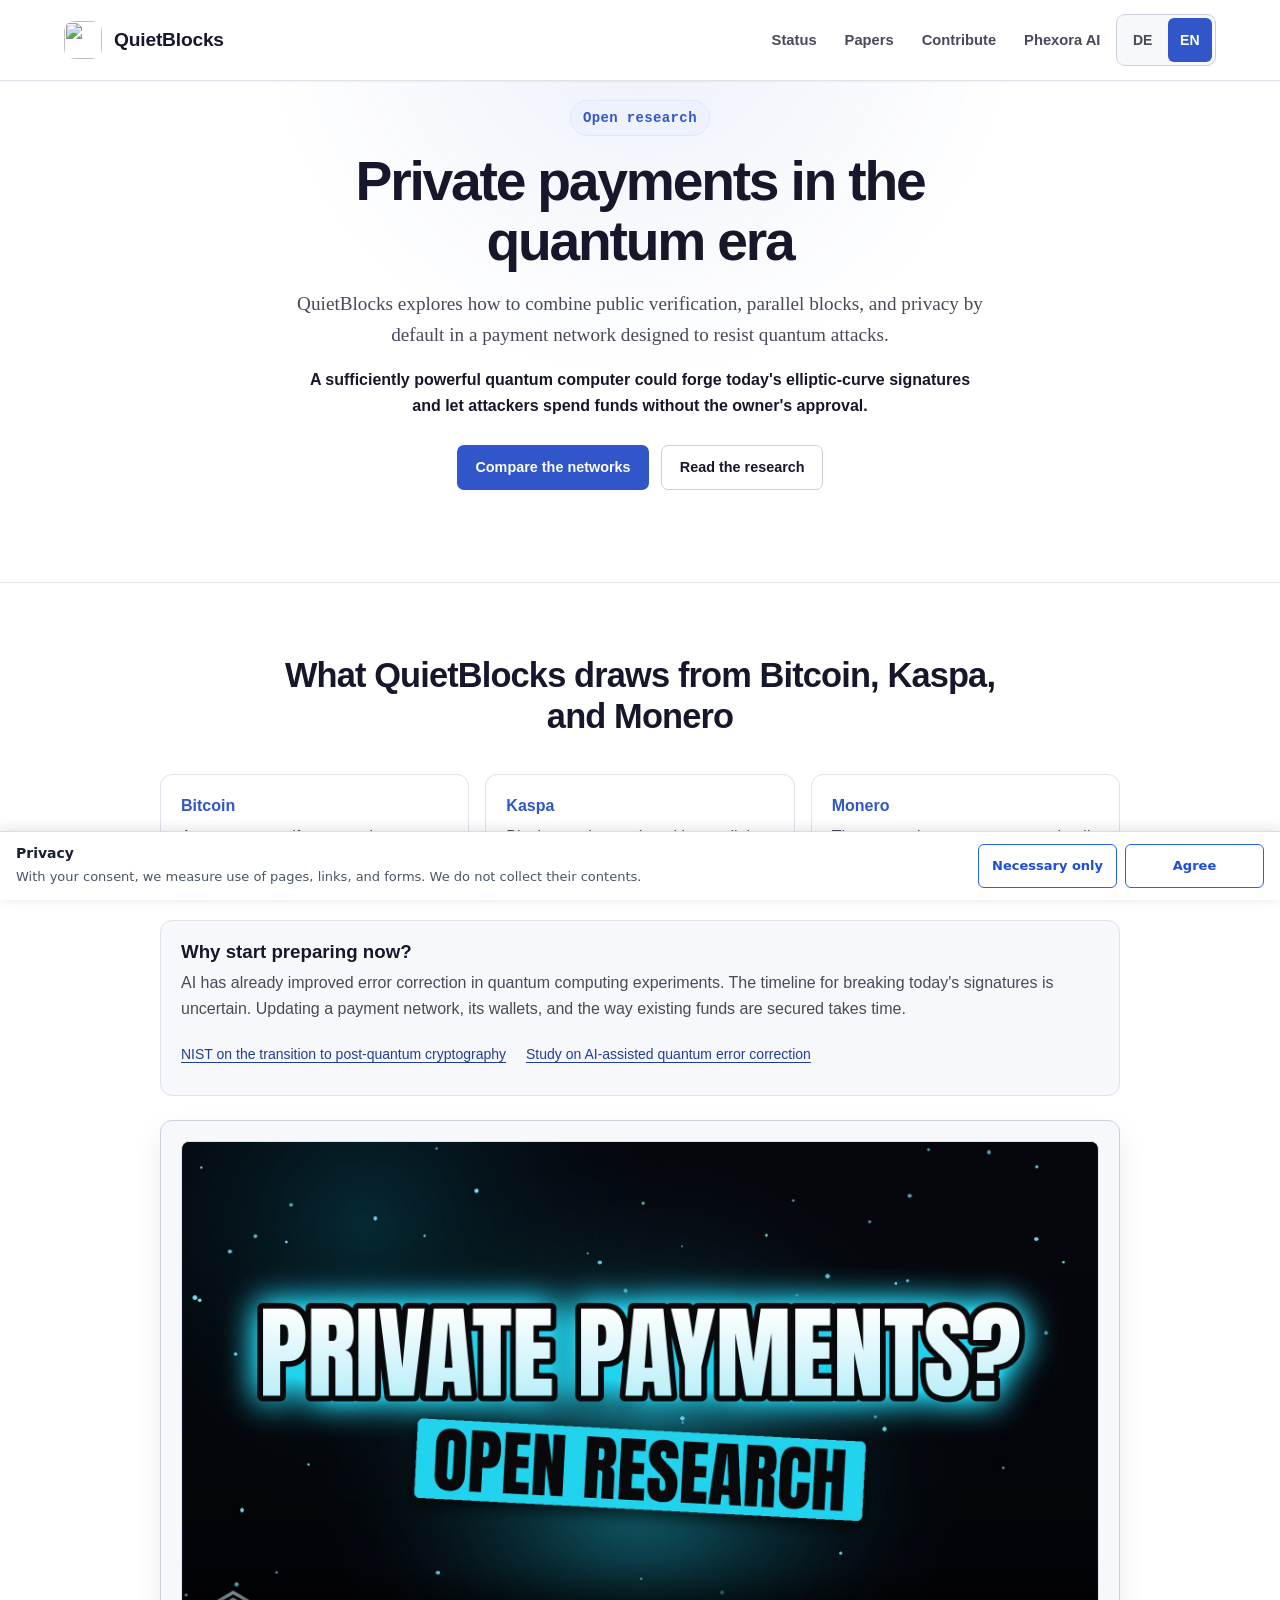
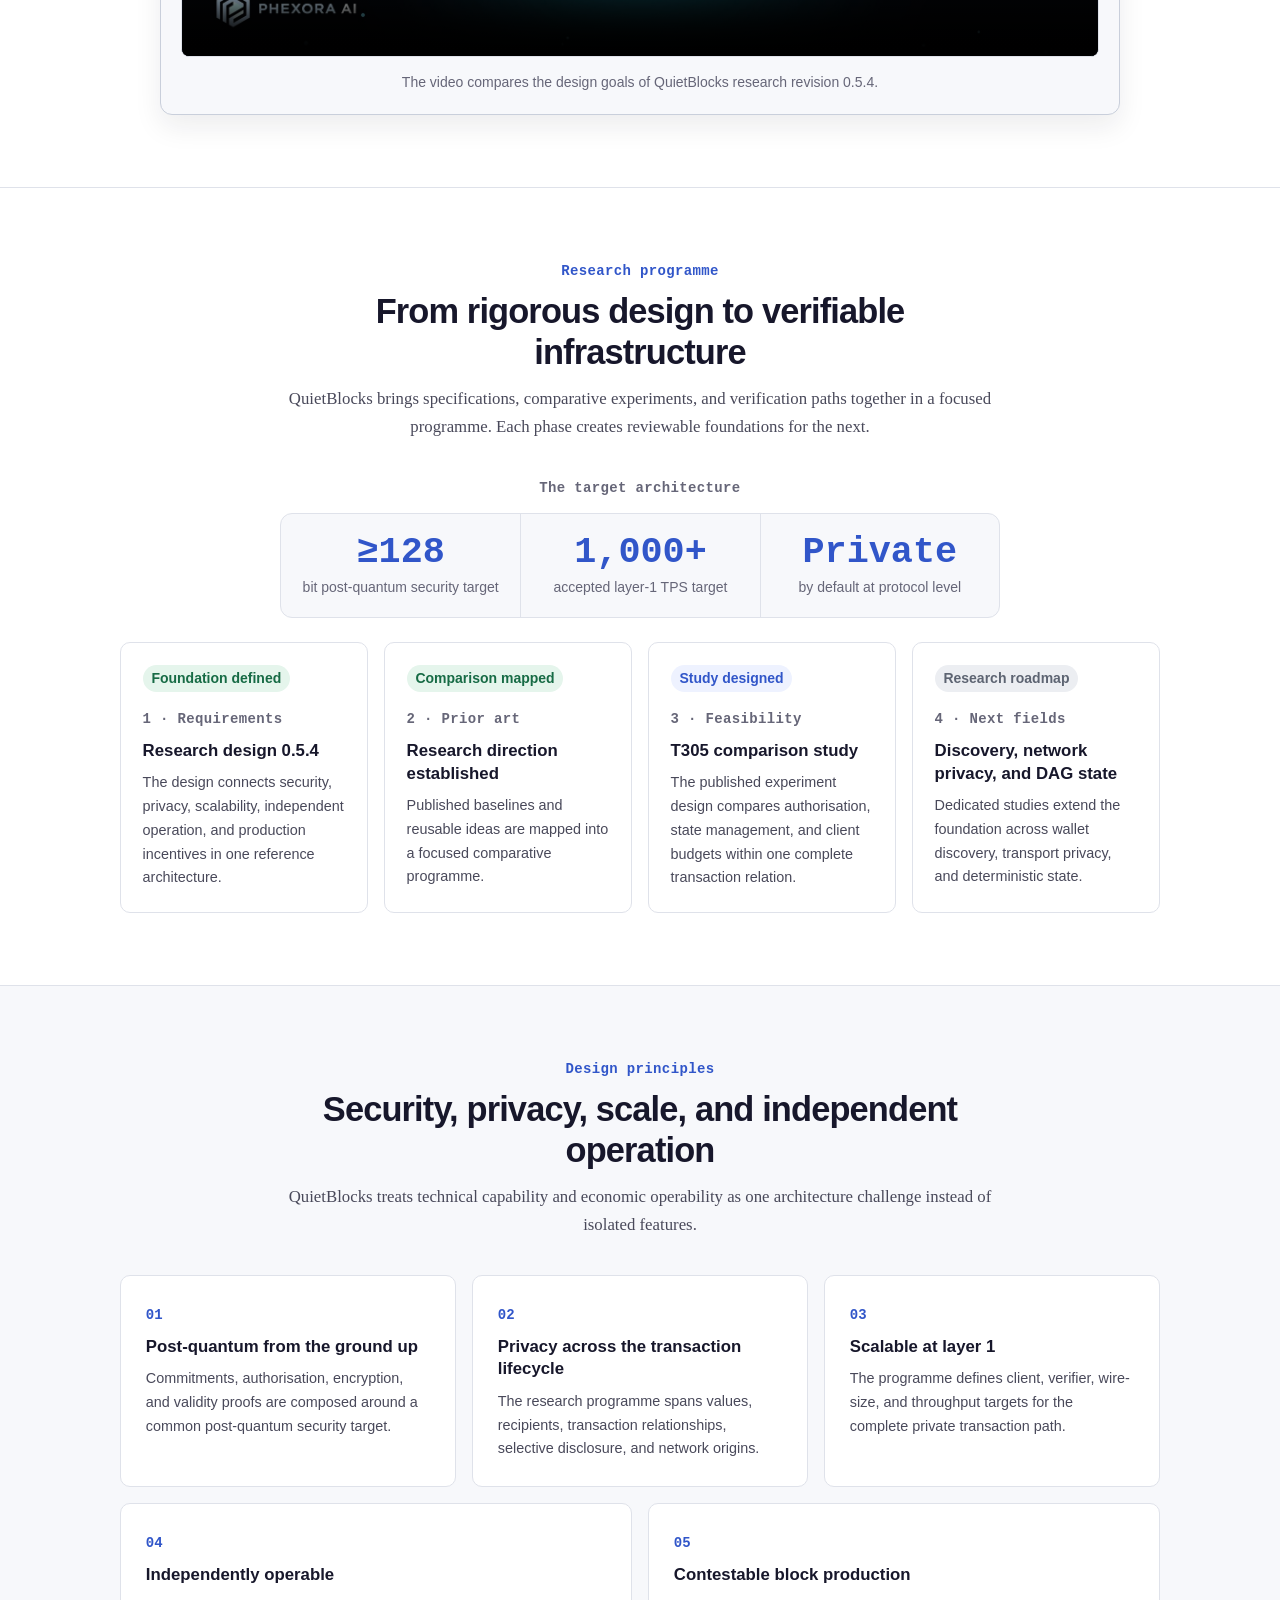
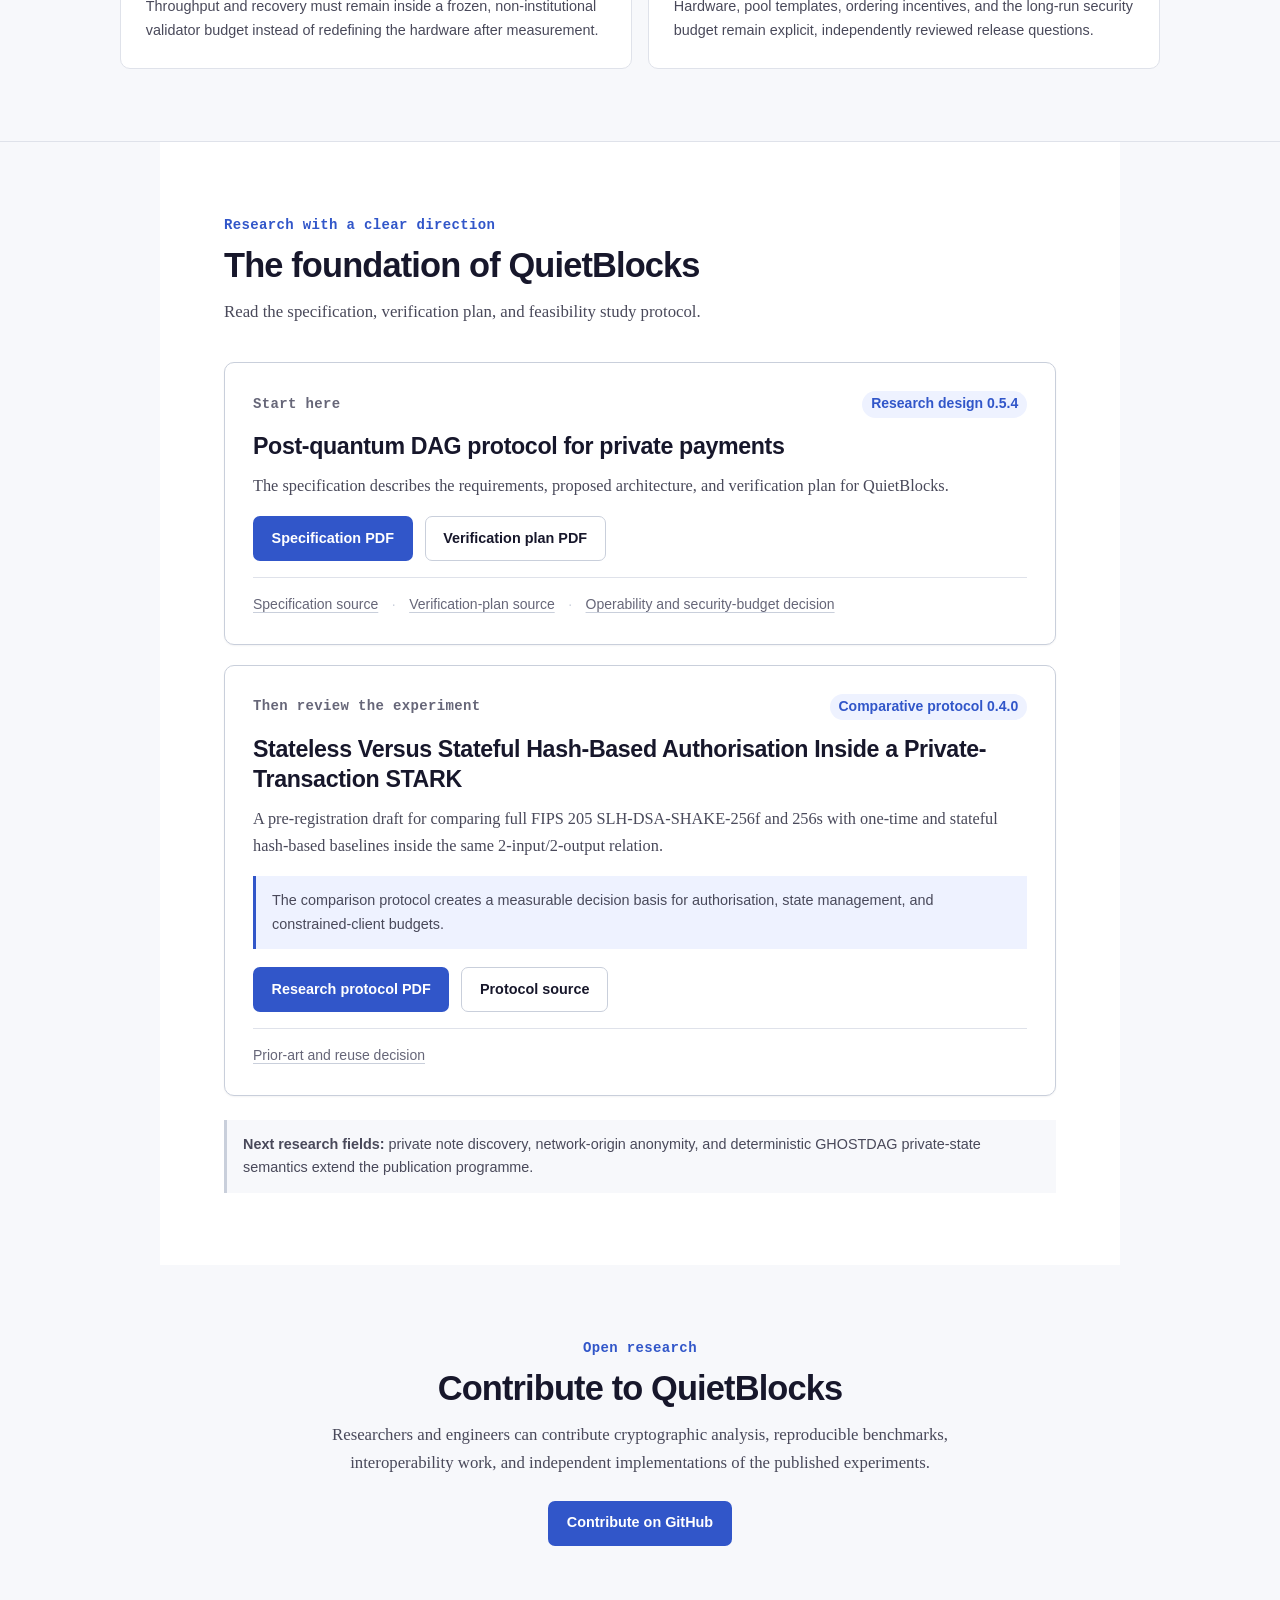
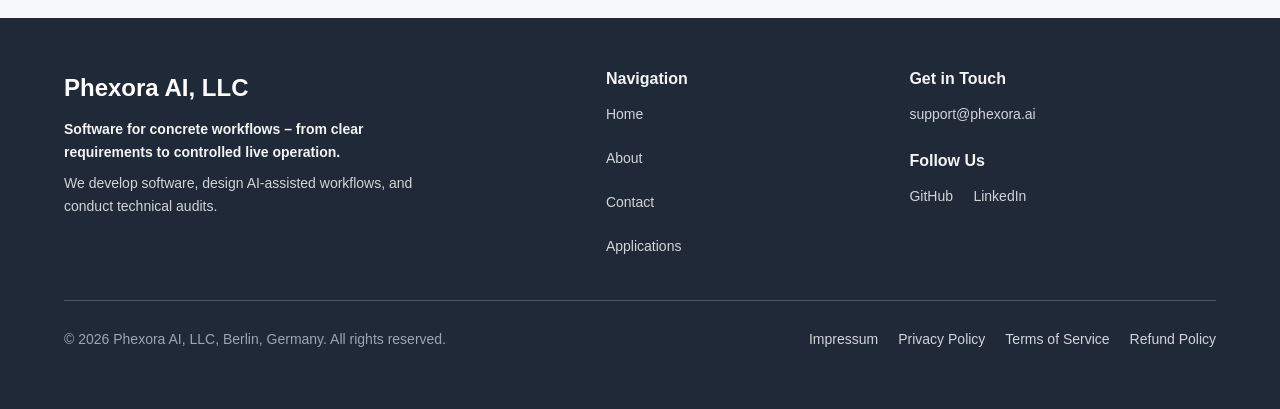
==== commit f12b75c7: "Clarify the QuietBlocks landing page and quantum risk" ====
--- a/index.html
+++ b/index.html
@@ -3,24 +3,24 @@
 <head>
     <meta charset="UTF-8">
     <meta name="viewport" content="width=device-width, initial-scale=1.0">
-    <meta name="description" content="QuietBlocks is open research into a public payment network with private transactions, high throughput, and post-quantum security." data-i18n-content="home.metaDescription">
+    <meta name="description" content="QuietBlocks researches private, publicly verifiable payments with parallel blocks and post-quantum cryptography." data-i18n-content="home.metaDescription">
     <meta name="keywords" content="post-quantum, cryptography, zero-knowledge, privacy, STARK, GHOSTDAG">
     <meta name="author" content="Phexora AI">
-    <title data-i18n="home.metaTitle">QuietBlocks | Private Payments</title>
+    <title data-i18n="home.metaTitle">QuietBlocks | Private payments in the quantum era</title>
     <link rel="canonical" href="https://quietblocks.phexora.ai/">
     <meta property="og:type" content="website">
     <meta property="og:site_name" content="QuietBlocks">
     <meta property="og:url" content="https://quietblocks.phexora.ai/">
-    <meta property="og:title" content="QuietBlocks | Private Payments" data-i18n-content="home.metaTitle">
-    <meta property="og:description" content="QuietBlocks is open research into a public payment network with private transactions, high throughput, and post-quantum security." data-i18n-content="home.metaDescription">
+    <meta property="og:title" content="QuietBlocks | Private payments in the quantum era" data-i18n-content="home.metaTitle">
+    <meta property="og:description" content="QuietBlocks researches private, publicly verifiable payments with parallel blocks and post-quantum cryptography." data-i18n-content="home.metaDescription">
     <meta property="og:locale" content="en_US">
     <meta property="og:locale:alternate" content="de_DE">
     <meta name="twitter:card" content="summary">
-    <meta name="twitter:title" content="QuietBlocks | Private Payments" data-i18n-content="home.metaTitle">
-    <meta name="twitter:description" content="QuietBlocks is open research into a public payment network with private transactions, high throughput, and post-quantum security." data-i18n-content="home.metaDescription">
-    <link rel="stylesheet" href="assets/css/style.css">
+    <meta name="twitter:title" content="QuietBlocks | Private payments in the quantum era" data-i18n-content="home.metaTitle">
+    <meta name="twitter:description" content="QuietBlocks researches private, publicly verifiable payments with parallel blocks and post-quantum cryptography." data-i18n-content="home.metaDescription">
+    <link rel="stylesheet" href="assets/css/style.css?v=99b41011846f">
     <link rel="icon" type="image/svg+xml" href="assets/images/favicon.svg">
-    <script src="assets/js/site-i18n.js?v=516c44f07183" defer></script>
+    <script src="assets/js/site-i18n.js?v=aeb8d8ca0461" defer></script>
 <script data-phexora-site-analytics="fc176b863055461690a4295c0f5f9d89">(function(){
 const c={"endpoint":"https://sitebuilder.phexora.ai/api/website-integrations/events","siteId":"fc176b863055461690a4295c0f5f9d89","trackingKey":"2e312d2f5462689ae85f721354bc5e1feb1964d117fce1aa24e7ab45f58d84e2"};
 const consentKey='phexora-cookie-consent';
@@ -273,117 +273,47 @@
         <section class="hero">
             <div class="hero-content">
                 <p class="research-label" data-i18n="home.heroLabel">Open research</p>
-                <h1 data-i18n="home.heroTitle">Private payments on a public network</h1>
+                <h1 data-i18n="home.heroTitle">Private payments in the quantum era</h1>
                 <p class="subtitle" data-i18n="home.heroSubtitle">
-                    QuietBlocks explores a public blockDAG that combines confidential payments, high throughput, and post-quantum security.
+                    QuietBlocks explores how to combine public verification, parallel blocks, and privacy by default in a payment network designed to resist quantum attacks.
+                </p>
+                <p class="hero-risk" data-i18n="home.heroRisk">
+                    A sufficiently powerful quantum computer could forge today's elliptic-curve signatures and let attackers spend funds without the owner's approval.
                 </p>
                 <div class="hero-actions">
-                    <a href="#status" class="btn btn-primary" data-phexora-event="research_status_open" data-i18n="home.statusCta">Explore the vision</a>
-                    <a href="#papers" class="btn btn-secondary" data-i18n="home.papersCta">View the research</a>
-                </div>
-                <p class="target-label" data-i18n="home.targetLabel">The target architecture</p>
-                <div class="hero-stats" aria-label="QuietBlocks architecture targets" data-i18n-aria-label="home.targetsAria">
-                    <div class="hero-stat">
-                        <span class="stat-value">≥128</span>
-                        <span class="stat-desc" data-i18n="home.bitsTarget">bit post-quantum security target</span>
-                    </div>
-                    <div class="hero-stat">
-                        <span class="stat-value" data-i18n="home.tpsValue">1,000+</span>
-                        <span class="stat-desc" data-i18n="home.tpsTarget">accepted layer-1 TPS target</span>
-                    </div>
-                    <div class="hero-stat">
-                        <span class="stat-value" data-i18n="home.privacyValue">Private</span>
-                        <span class="stat-desc" data-i18n="home.transparentTarget">by default at protocol level</span>
-                    </div>
-                </div>
-                <div class="hero-badges" aria-label="QuietBlocks design principles" data-i18n-aria-label="home.boundariesAria">
-                    <span class="badge" data-i18n="home.badgeEvidence">Evidence-led engineering</span>
-                    <span class="badge" data-i18n="home.badgePrivacy">Privacy by default</span>
-                    <span class="badge" data-i18n="home.badgeNoFallback">Post-quantum by design</span>
-                </div>
-            </div>
-        </section>
-
-        <section id="status" class="status-section">
-            <div class="section-heading">
-                <p class="section-kicker" data-i18n="home.statusKicker">Research programme</p>
-                <h2 data-i18n="home.statusTitle">From rigorous design to verifiable infrastructure</h2>
-                <p data-i18n="home.statusDescription">
-                    QuietBlocks brings specifications, comparative experiments, and verification
-                    paths together in a focused programme. Each phase creates reviewable
-                    foundations for the next.
-                </p>
-            </div>
-            <div class="status-grid">
-                <article class="status-card">
-                    <span class="status-chip documented" data-i18n="home.status1Chip">Foundation defined</span>
-                    <p class="status-step" data-i18n="home.status1Step">1 · Requirements</p>
-                    <h3 data-i18n="home.status1Title">Research design 0.5.4</h3>
-                    <p data-i18n="home.status1Description">The design connects security, privacy, scalability, independent operation, and production incentives in one reference architecture.</p>
-                </article>
-                <article class="status-card">
-                    <span class="status-chip documented" data-i18n="home.status2Chip">Comparison mapped</span>
-                    <p class="status-step" data-i18n="home.status2Step">2 · Prior art</p>
-                    <h3 data-i18n="home.status2Title">Research direction established</h3>
-                    <p data-i18n="home.status2Description">Published baselines and reusable ideas are mapped into a focused comparative programme.</p>
-                </article>
-                <article class="status-card">
-                    <span class="status-chip designed" data-i18n="home.status3Chip">Study designed</span>
-                    <p class="status-step" data-i18n="home.status3Step">3 · Feasibility</p>
-                    <h3 data-i18n="home.status3Title">T305 comparison study</h3>
-                    <p data-i18n="home.status3Description">The published experiment design compares authorisation, state management, and client budgets within one complete transaction relation.</p>
-                </article>
-                <article class="status-card">
-                    <span class="status-chip roadmap" data-i18n="home.status4Chip">Research roadmap</span>
-                    <p class="status-step" data-i18n="home.status4Step">4 · Next fields</p>
-                    <h3 data-i18n="home.status4Title">Discovery, network privacy, and DAG state</h3>
-                    <p data-i18n="home.status4Description">Dedicated studies extend the foundation across wallet discovery, transport privacy, and deterministic state.</p>
-                </article>
-            </div>
-        </section>
-
-        <section class="requirements-section">
-            <div class="section-heading">
-                <p class="section-kicker" data-i18n="home.requirementsKicker">Design principles</p>
-                <h2 data-i18n="home.requirementsTitle">Security, privacy, scale, and independent operation</h2>
-                <p data-i18n="home.requirementsDescription">QuietBlocks treats technical capability and economic operability as one architecture challenge instead of isolated features.</p>
-            </div>
-            <div class="requirements-grid">
-                <article class="requirement-card">
-                    <span class="requirement-number">01</span>
-                    <h3 data-i18n="home.requirement1Title">Post-quantum from the ground up</h3>
-                    <p data-i18n="home.requirement1Description">Commitments, authorisation, encryption, and validity proofs are composed around a common post-quantum security target.</p>
-                </article>
-                <article class="requirement-card">
-                    <span class="requirement-number">02</span>
-                    <h3 data-i18n="home.requirement2Title">Privacy across the transaction lifecycle</h3>
-                    <p data-i18n="home.requirement2Description">The research programme spans values, recipients, transaction relationships, selective disclosure, and network origins.</p>
-                </article>
-                <article class="requirement-card">
-                    <span class="requirement-number">03</span>
-                    <h3 data-i18n="home.requirement3Title">Scalable at layer 1</h3>
-                    <p data-i18n="home.requirement3Description">The programme defines client, verifier, wire-size, and throughput targets for the complete private transaction path.</p>
-                </article>
-                <article class="requirement-card">
-                    <span class="requirement-number">04</span>
-                    <h3 data-i18n="home.requirement4Title">Independently operable</h3>
-                    <p data-i18n="home.requirement4Description">Throughput and recovery must remain inside a frozen, non-institutional validator budget instead of redefining the hardware after measurement.</p>
-                </article>
-                <article class="requirement-card">
-                    <span class="requirement-number">05</span>
-                    <h3 data-i18n="home.requirement5Title">Contestable block production</h3>
-                    <p data-i18n="home.requirement5Description">Hardware, pool templates, ordering incentives, and the long-run security budget remain explicit, independently reviewed release questions.</p>
-                </article>
+                    <a href="#comparison" class="btn btn-primary" data-phexora-event="research_comparison_open" data-i18n="home.comparisonCta">Compare the networks</a>
+                    <a href="#papers" class="btn btn-secondary" data-i18n="home.papersCta">Read the research</a>
+                </div>
             </div>
         </section>
 
         <section id="comparison" class="comparison-section">
             <div class="section-heading">
-                <p class="section-kicker" data-i18n="home.comparisonKicker">Architectural comparison</p>
-                <h2 data-i18n="home.comparisonTitle">QuietBlocks compared with Bitcoin, Kaspa, and Monero</h2>
-                <p data-i18n="home.comparisonDescription">
-                    See how Bitcoin, Kaspa, and Monero handle payment privacy, block ordering, and signatures, and how those choices compare with the QuietBlocks design goals.
+                <h2 data-i18n="home.comparisonTitle">What QuietBlocks draws from Bitcoin, Kaspa, and Monero</h2>
+            </div>
+            <dl class="comparison-principles">
+                <div>
+                    <dt>Bitcoin</dt>
+                    <dd data-i18n="home.bitcoinPrinciple">Anyone can verify transactions independently.</dd>
+                </div>
+                <div>
+                    <dt>Kaspa</dt>
+                    <dd data-i18n="home.kaspaPrinciple">Blocks can be produced in parallel to support higher throughput.</dd>
+                </div>
+                <div>
+                    <dt>Monero</dt>
+                    <dd data-i18n="home.moneroPrinciple">The protocol protects payment details by default.</dd>
+                </div>
+            </dl>
+            <div class="quantum-context">
+                <h3 data-i18n="home.quantumContextTitle">Why start preparing now?</h3>
+                <p data-i18n="home.quantumContext">
+                    AI has already improved error correction in quantum computing experiments. The timeline for breaking today's signatures is uncertain. Updating a payment network, its wallets, and the way existing funds are secured takes time.
                 </p>
+                <ul class="quantum-sources">
+                    <li><a href="https://www.nist.gov/cybersecurity-and-privacy/what-post-quantum-cryptography" data-i18n="home.quantumNist">NIST on the transition to post-quantum cryptography</a></li>
+                    <li><a href="https://www.nature.com/articles/s41586-024-08148-8" data-i18n="home.quantumAiStudy">Study on AI-assisted quantum error correction</a></li>
+                </ul>
             </div>
             <div class="comparison-video-card">
                 <div class="comparison-video-frame">
@@ -414,6 +344,94 @@
             </div>
         </section>
 
+        <section id="status" class="status-section">
+            <div class="section-heading">
+                <p class="section-kicker" data-i18n="home.statusKicker">Research programme</p>
+                <h2 data-i18n="home.statusTitle">From rigorous design to verifiable infrastructure</h2>
+                <p data-i18n="home.statusDescription">
+                    QuietBlocks brings specifications, comparative experiments, and verification
+                    paths together in a focused programme. Each phase creates reviewable
+                    foundations for the next.
+                </p>
+            </div>
+            <p class="target-label" data-i18n="home.targetLabel">The target architecture</p>
+            <div class="research-targets" aria-label="QuietBlocks architecture targets" data-i18n-aria-label="home.targetsAria">
+                <div class="research-target">
+                    <span class="stat-value">≥128</span>
+                    <span class="stat-desc" data-i18n="home.bitsTarget">bit post-quantum security target</span>
+                </div>
+                <div class="research-target">
+                    <span class="stat-value" data-i18n="home.tpsValue">1,000+</span>
+                    <span class="stat-desc" data-i18n="home.tpsTarget">accepted layer-1 TPS target</span>
+                </div>
+                <div class="research-target">
+                    <span class="stat-value" data-i18n="home.privacyValue">Private</span>
+                    <span class="stat-desc" data-i18n="home.transparentTarget">by default at protocol level</span>
+                </div>
+            </div>
+            <div class="status-grid">
+                <article class="status-card">
+                    <span class="status-chip documented" data-i18n="home.status1Chip">Foundation defined</span>
+                    <p class="status-step" data-i18n="home.status1Step">1 · Requirements</p>
+                    <h3 data-i18n="home.status1Title">Research design 0.5.4</h3>
+                    <p data-i18n="home.status1Description">The design connects security, privacy, scalability, independent operation, and production incentives in one reference architecture.</p>
+                </article>
+                <article class="status-card">
+                    <span class="status-chip documented" data-i18n="home.status2Chip">Comparison mapped</span>
+                    <p class="status-step" data-i18n="home.status2Step">2 · Prior art</p>
+                    <h3 data-i18n="home.status2Title">Research direction established</h3>
+                    <p data-i18n="home.status2Description">Published baselines and reusable ideas are mapped into a focused comparative programme.</p>
+                </article>
+                <article class="status-card">
+                    <span class="status-chip designed" data-i18n="home.status3Chip">Study designed</span>
+                    <p class="status-step" data-i18n="home.status3Step">3 · Feasibility</p>
+                    <h3 data-i18n="home.status3Title">T305 comparison study</h3>
+                    <p data-i18n="home.status3Description">The published experiment design compares authorisation, state management, and client budgets within one complete transaction relation.</p>
+                </article>
+                <article class="status-card">
+                    <span class="status-chip roadmap" data-i18n="home.status4Chip">Research roadmap</span>
+                    <p class="status-step" data-i18n="home.status4Step">4 · Next fields</p>
+                    <h3 data-i18n="home.status4Title">Discovery, network privacy, and DAG state</h3>
+                    <p data-i18n="home.status4Description">Dedicated studies extend the foundation across wallet discovery, transport privacy, and deterministic state.</p>
+                </article>
+            </div>
+        </section>
+
+        <section class="requirements-section">
+            <div class="section-heading">
+                <p class="section-kicker" data-i18n="home.requirementsKicker">Design principles</p>
+                <h2 data-i18n="home.requirementsTitle">Security, privacy, scale, and independent operation</h2>
+                <p data-i18n="home.requirementsDescription">QuietBlocks treats technical capability and economic operability as one architecture challenge instead of isolated features.</p>
+            </div>
+            <div class="requirements-grid">
+                <article class="requirement-card">
+                    <span class="requirement-number">01</span>
+                    <h3 data-i18n="home.requirement1Title">Post-quantum from the ground up</h3>
+                    <p data-i18n="home.requirement1Description">Commitments, authorisation, encryption, and validity proofs are composed around a common post-quantum security target.</p>
+                </article>
+                <article class="requirement-card">
+                    <span class="requirement-number">02</span>
+                    <h3 data-i18n="home.requirement2Title">Privacy across the transaction lifecycle</h3>
+                    <p data-i18n="home.requirement2Description">The research programme spans values, recipients, transaction relationships, selective disclosure, and network origins.</p>
+                </article>
+                <article class="requirement-card">
+                    <span class="requirement-number">03</span>
+                    <h3 data-i18n="home.requirement3Title">Scalable at layer 1</h3>
+                    <p data-i18n="home.requirement3Description">The programme defines client, verifier, wire-size, and throughput targets for the complete private transaction path.</p>
+                </article>
+                <article class="requirement-card">
+                    <span class="requirement-number">04</span>
+                    <h3 data-i18n="home.requirement4Title">Independently operable</h3>
+                    <p data-i18n="home.requirement4Description">Throughput and recovery must remain inside a frozen, non-institutional validator budget instead of redefining the hardware after measurement.</p>
+                </article>
+                <article class="requirement-card">
+                    <span class="requirement-number">05</span>
+                    <h3 data-i18n="home.requirement5Title">Contestable block production</h3>
+                    <p data-i18n="home.requirement5Description">Hardware, pool templates, ordering incentives, and the long-run security budget remain explicit, independently reviewed release questions.</p>
+                </article>
+            </div>
+        </section>
+
         <section id="papers" class="papers-section">
             <div class="section-heading section-heading-left">
                 <p class="section-kicker" data-i18n="home.publicationKicker">Research with a clear direction</p>
@@ -476,7 +494,7 @@
                 reproducible benchmarks, interoperability work, and independent
                 implementations of the published experiments.
             </p>
-            <a href="https://github.com/des1re10/QuietBlocks" class="btn btn-primary" target="_blank" rel="noopener" data-phexora-event="github_contribution_open" data-i18n="home.contributeCta">Contribute on GitHub</a>
+            <a href="https://github.com/des1re10/PhexoraCash" class="btn btn-primary" target="_blank" rel="noopener" data-phexora-event="github_contribution_open" data-i18n="home.contributeCta">Contribute on GitHub</a>
         </section>
     </main>
 
--- a/assets/css/style.css
+++ b/assets/css/style.css
@@ -160,7 +160,7 @@
 }
 
 .hero {
-    padding: 8.5rem 5% 4.5rem;
+    padding: 6.25rem 5% 3.5rem;
     border-bottom: 1px solid var(--border-color);
     background:
         radial-gradient(circle at 50% 0%, rgba(49, 86, 201, 0.09), transparent 44%),
@@ -205,10 +205,17 @@
 
 .subtitle {
     max-width: 690px;
-    margin: 0 auto 1.75rem;
+    margin: 0 auto 1rem;
     color: var(--text-secondary);
     font-family: var(--font-serif);
     font-size: clamp(1.05rem, 2vw, 1.2rem);
+}
+
+.hero-risk {
+    max-width: 690px;
+    margin: 0 auto 1.6rem;
+    color: var(--text-primary);
+    font-weight: 600;
 }
 
 .hero-actions,
@@ -224,12 +231,14 @@
 }
 
 .target-label {
+    text-align: center;
     margin-bottom: 0.85rem;
     color: var(--text-muted);
 }
 
-.hero-stats {
+.research-targets {
     display: grid;
+    text-align: center;
     grid-template-columns: repeat(3, minmax(0, 1fr));
     max-width: 720px;
     margin: 0 auto 1.5rem;
@@ -238,11 +247,11 @@
     background: var(--bg-secondary);
 }
 
-.hero-stat {
+.research-target {
     padding: 1.25rem 1rem;
 }
 
-.hero-stat + .hero-stat {
+.research-target + .research-target {
     border-left: 1px solid var(--border-color);
 }
 
@@ -261,22 +270,6 @@
     color: var(--text-muted);
     font-size: 0.875rem;
     line-height: 1.35;
-}
-
-.hero-badges {
-    display: flex;
-    flex-wrap: wrap;
-    justify-content: center;
-    gap: 0.5rem;
-}
-
-.badge {
-    padding: 0.35rem 0.75rem;
-    border: 1px solid var(--border-color);
-    border-radius: 999px;
-    background: white;
-    color: var(--text-secondary);
-    font-size: 0.875rem;
 }
 
 .status-section,
@@ -295,6 +288,61 @@
 
 .comparison-section {
     border-bottom: 1px solid var(--border-color);
+}
+
+.comparison-principles {
+    display: grid;
+    grid-template-columns: repeat(3, minmax(0, 1fr));
+    gap: 1rem;
+    max-width: 960px;
+    margin: 0 auto 1.5rem;
+}
+
+.comparison-principles > div,
+.quantum-context {
+    padding: 1.15rem 1.25rem;
+    border: 1px solid var(--border-color);
+    border-radius: 12px;
+}
+
+.comparison-principles dt {
+    margin-bottom: 0.3rem;
+    color: var(--accent-primary);
+    font-weight: 750;
+}
+
+.comparison-principles dd,
+.quantum-context p {
+    color: var(--text-secondary);
+}
+
+.quantum-context {
+    max-width: 960px;
+    margin: 0 auto 1.5rem;
+    background: var(--bg-secondary);
+}
+
+.quantum-context h3 {
+    margin-bottom: 0.35rem;
+    line-height: 1.3;
+}
+
+.quantum-sources {
+    display: flex;
+    flex-wrap: wrap;
+    gap: 0.25rem 1.25rem;
+    margin-top: 0.6rem;
+    list-style: none;
+    font-size: 0.875rem;
+}
+
+.quantum-sources a {
+    display: inline-flex;
+    align-items: center;
+    min-height: 44px;
+    color: var(--accent-dark);
+    text-decoration: underline;
+    text-underline-offset: 0.2em;
 }
 
 .comparison-video-card {
@@ -756,7 +804,7 @@
     }
 
     .hero {
-        padding: 3.5rem 5%;
+        padding: 2.75rem 5%;
     }
 
     .status-section,
@@ -814,16 +862,17 @@
         grid-template-columns: 1fr;
     }
 
-    .hero-stats {
+    .research-targets,
+    .comparison-principles {
         grid-template-columns: 1fr;
     }
 
-    .hero-stat + .hero-stat {
+    .research-target + .research-target {
         border-top: 1px solid var(--border-color);
         border-left: 0;
     }
 
-    .hero-stat {
+    .research-target {
         padding: 1rem;
     }
 
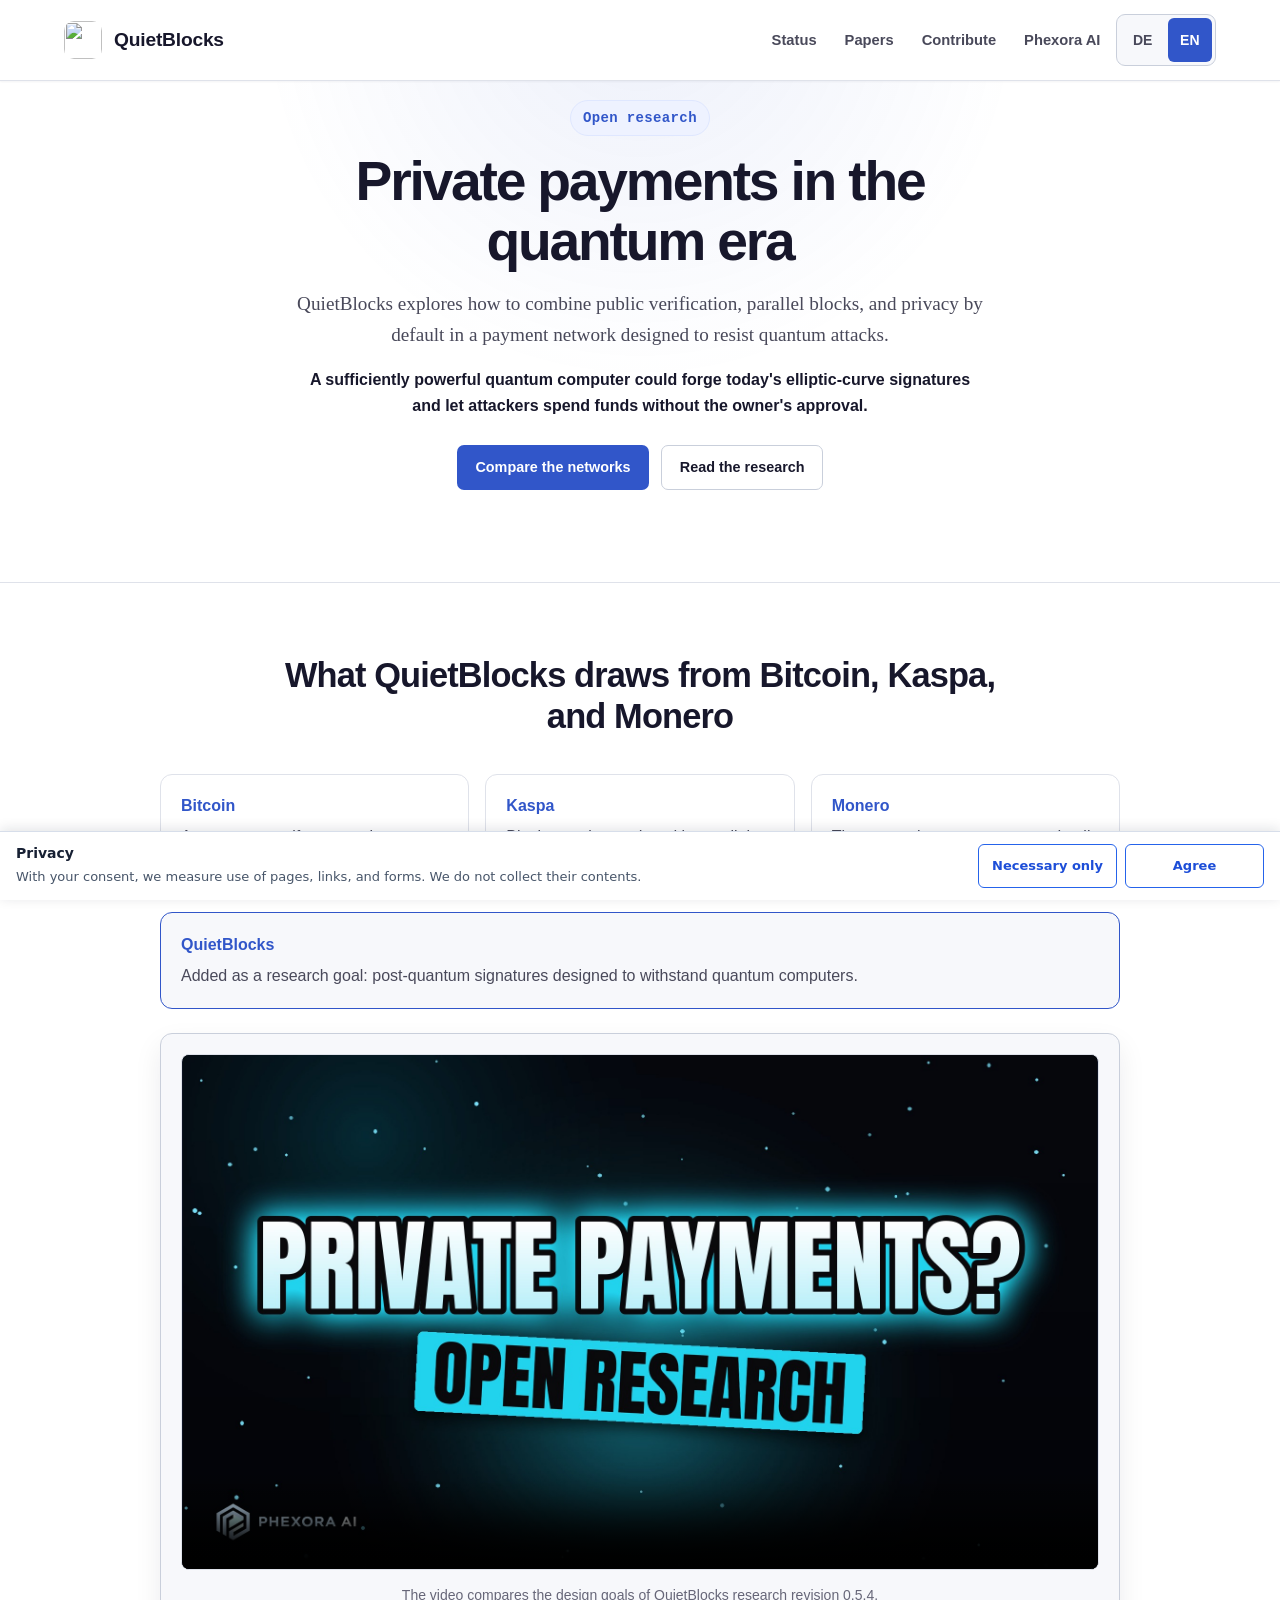
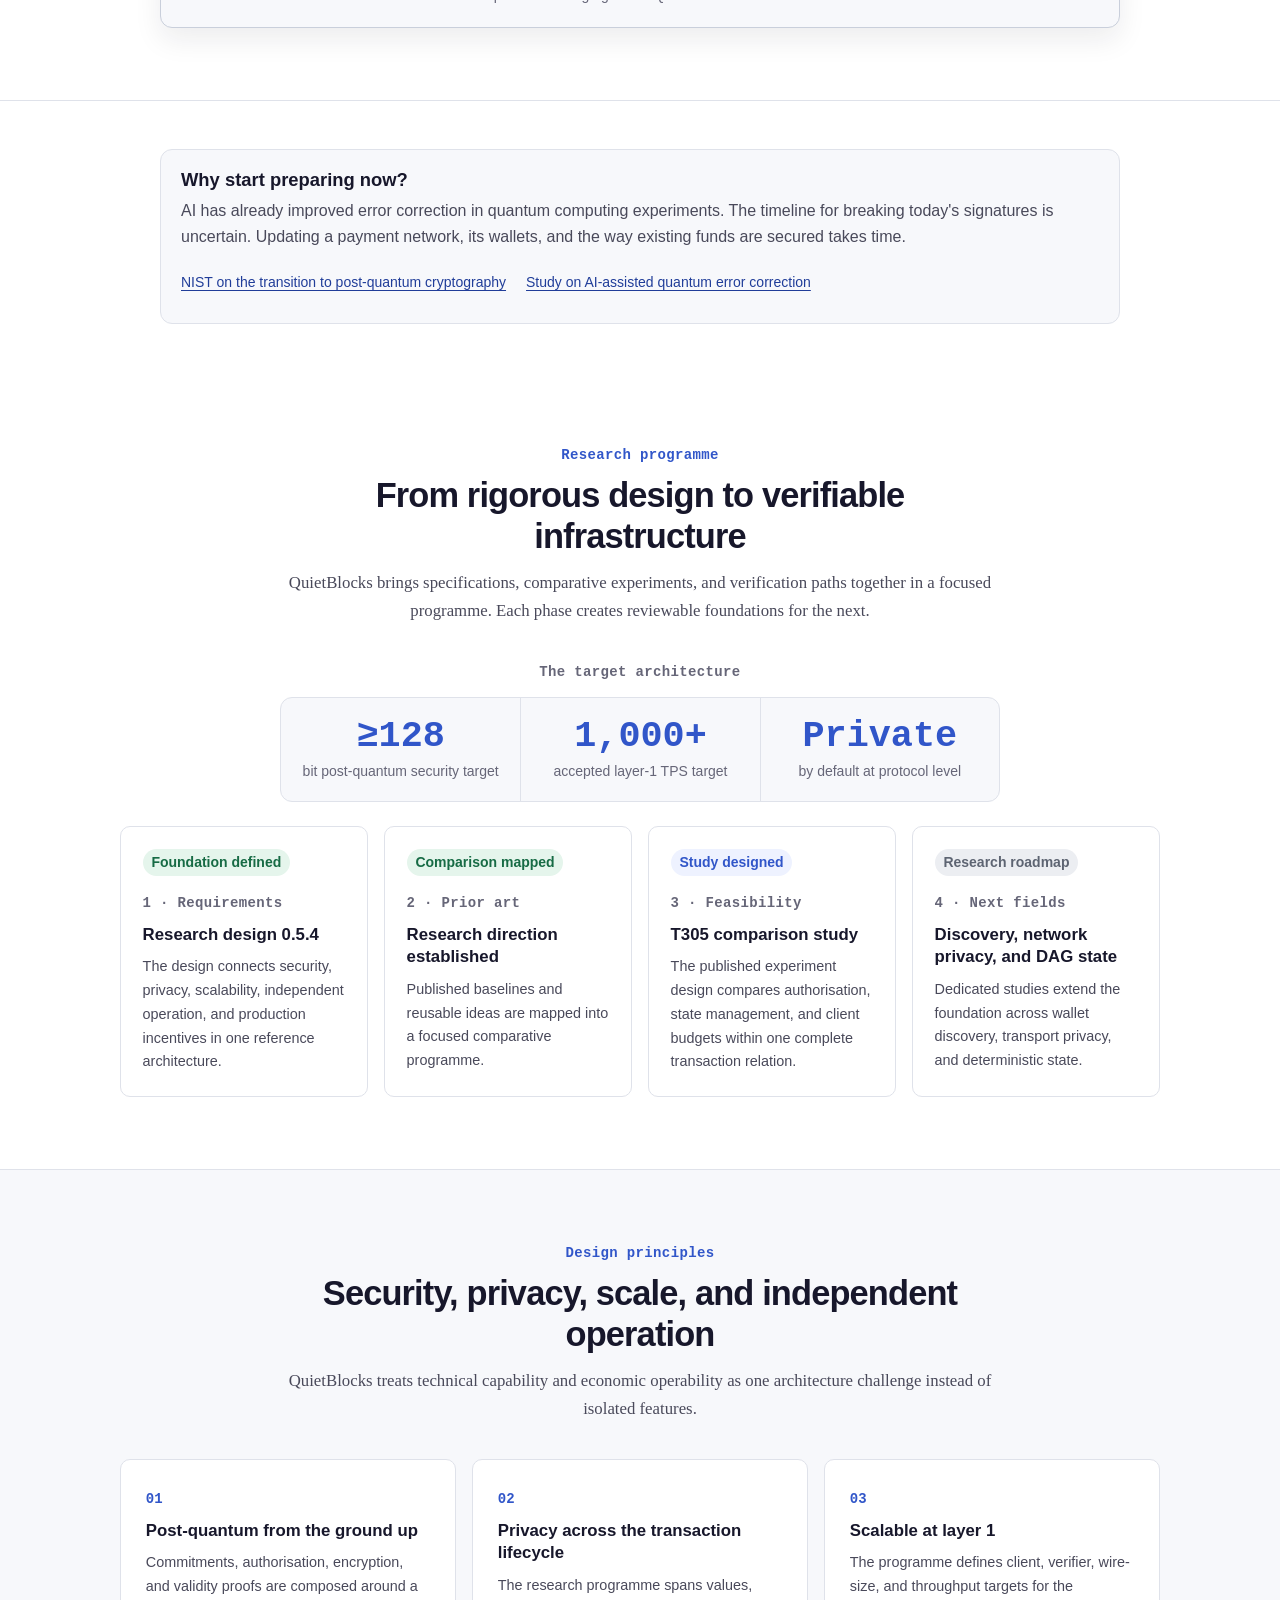
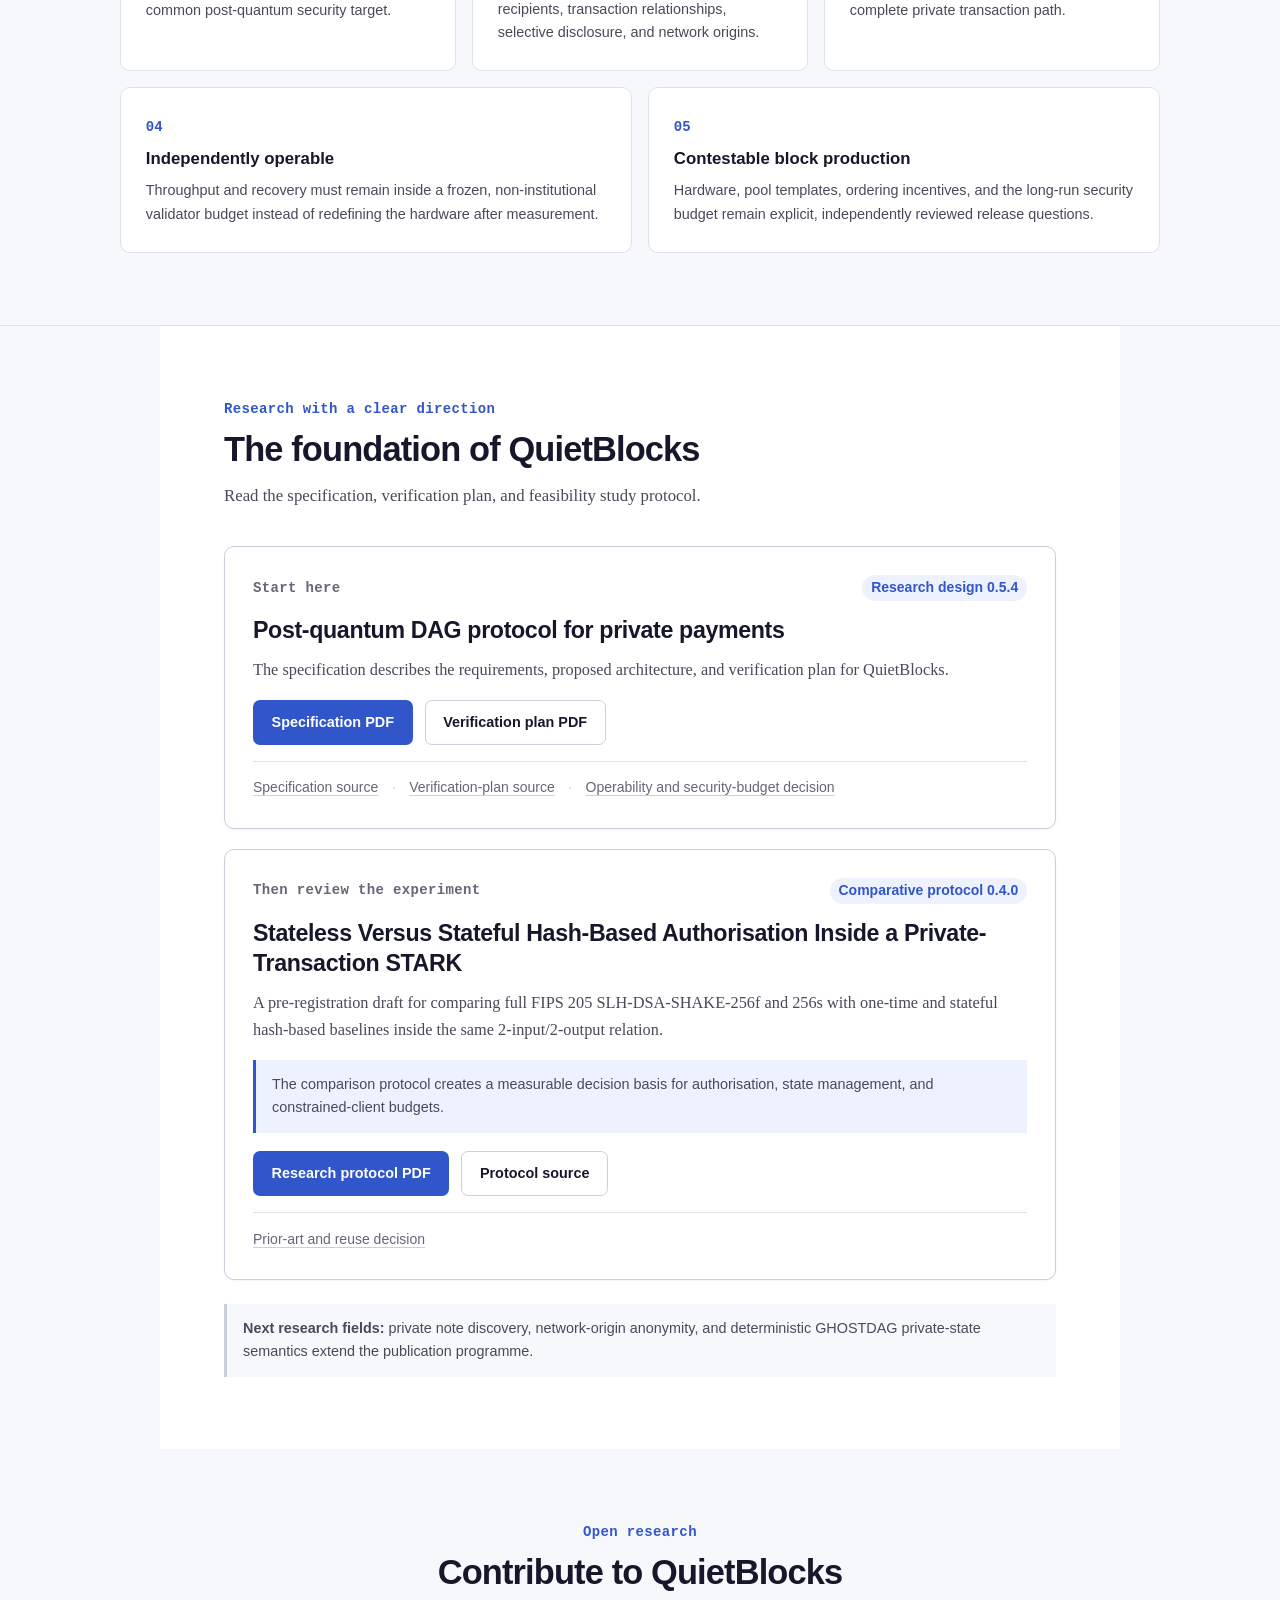
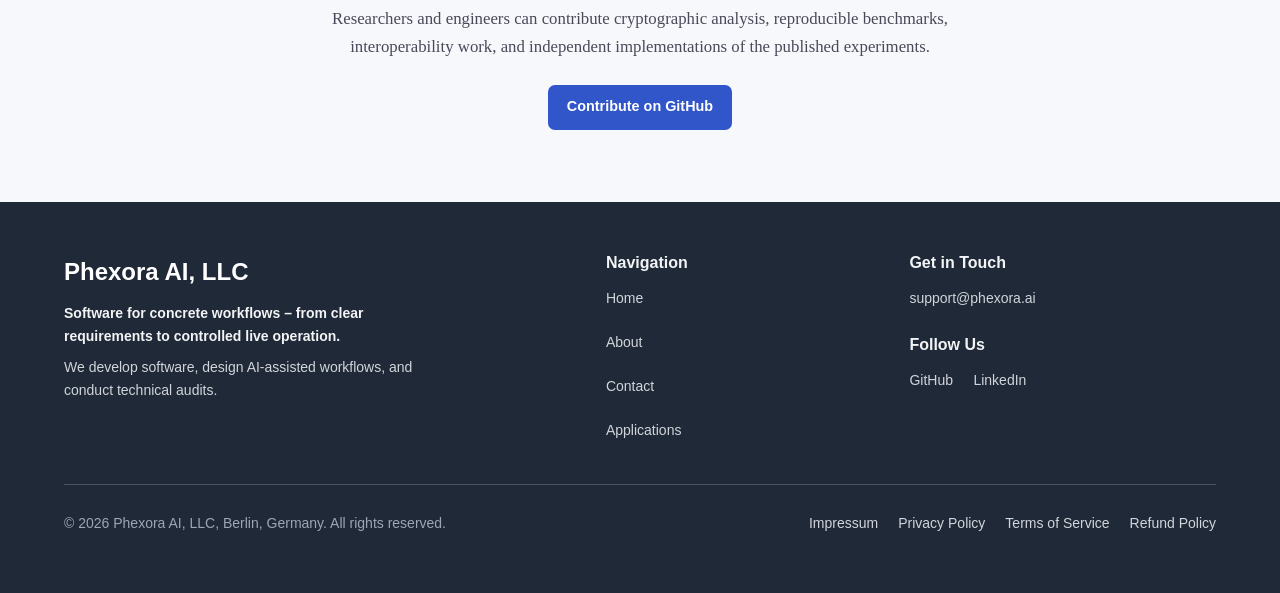
==== commit edc0e078: "Move the quantum context below the comparison video and add the QuietBlocks research goal" ====
--- a/index.html
+++ b/index.html
@@ -18,9 +18,9 @@
     <meta name="twitter:card" content="summary">
     <meta name="twitter:title" content="QuietBlocks | Private payments in the quantum era" data-i18n-content="home.metaTitle">
     <meta name="twitter:description" content="QuietBlocks researches private, publicly verifiable payments with parallel blocks and post-quantum cryptography." data-i18n-content="home.metaDescription">
-    <link rel="stylesheet" href="assets/css/style.css?v=99b41011846f">
+    <link rel="stylesheet" href="assets/css/style.css?v=6b038c9a0307">
     <link rel="icon" type="image/svg+xml" href="assets/images/favicon.svg">
-    <script src="assets/js/site-i18n.js?v=aeb8d8ca0461" defer></script>
+    <script src="assets/js/site-i18n.js?v=8c20852ca459" defer></script>
 <script data-phexora-site-analytics="fc176b863055461690a4295c0f5f9d89">(function(){
 const c={"endpoint":"https://sitebuilder.phexora.ai/api/website-integrations/events","siteId":"fc176b863055461690a4295c0f5f9d89","trackingKey":"2e312d2f5462689ae85f721354bc5e1feb1964d117fce1aa24e7ab45f58d84e2"};
 const consentKey='phexora-cookie-consent';
@@ -304,17 +304,11 @@
                     <dt>Monero</dt>
                     <dd data-i18n="home.moneroPrinciple">The protocol protects payment details by default.</dd>
                 </div>
+                <div class="comparison-addition">
+                    <dt>QuietBlocks</dt>
+                    <dd data-i18n="home.quietblocksAddition">Added as a research goal: post-quantum signatures designed to withstand quantum computers.</dd>
+                </div>
             </dl>
-            <div class="quantum-context">
-                <h3 data-i18n="home.quantumContextTitle">Why start preparing now?</h3>
-                <p data-i18n="home.quantumContext">
-                    AI has already improved error correction in quantum computing experiments. The timeline for breaking today's signatures is uncertain. Updating a payment network, its wallets, and the way existing funds are secured takes time.
-                </p>
-                <ul class="quantum-sources">
-                    <li><a href="https://www.nist.gov/cybersecurity-and-privacy/what-post-quantum-cryptography" data-i18n="home.quantumNist">NIST on the transition to post-quantum cryptography</a></li>
-                    <li><a href="https://www.nature.com/articles/s41586-024-08148-8" data-i18n="home.quantumAiStudy">Study on AI-assisted quantum error correction</a></li>
-                </ul>
-            </div>
             <div class="comparison-video-card">
                 <div class="comparison-video-frame">
                     <video
@@ -341,6 +335,19 @@
                 <p class="comparison-video-caption" data-i18n="home.comparisonCaption">
                     The video compares the design goals of QuietBlocks research revision 0.5.4.
                 </p>
+            </div>
+        </section>
+
+        <section class="quantum-section" aria-labelledby="quantum-context-title">
+            <div class="quantum-context">
+                <h2 id="quantum-context-title" data-i18n="home.quantumContextTitle">Why start preparing now?</h2>
+                <p data-i18n="home.quantumContext">
+                    AI has already improved error correction in quantum computing experiments. The timeline for breaking today's signatures is uncertain. Updating a payment network, its wallets, and the way existing funds are secured takes time.
+                </p>
+                <ul class="quantum-sources">
+                    <li><a href="https://www.nist.gov/cybersecurity-and-privacy/what-post-quantum-cryptography" data-i18n="home.quantumNist">NIST on the transition to post-quantum cryptography</a></li>
+                    <li><a href="https://www.nature.com/articles/s41586-024-08148-8" data-i18n="home.quantumAiStudy">Study on AI-assisted quantum error correction</a></li>
+                </ul>
             </div>
         </section>
 
--- a/assets/css/style.css
+++ b/assets/css/style.css
@@ -316,14 +316,26 @@
     color: var(--text-secondary);
 }
 
+.comparison-principles > .comparison-addition {
+    grid-column: 1 / -1;
+    border-color: var(--accent-primary);
+    background: var(--bg-secondary);
+}
+
+.quantum-section {
+    padding: 3rem 5%;
+    background: var(--bg-primary);
+}
+
 .quantum-context {
     max-width: 960px;
-    margin: 0 auto 1.5rem;
+    margin: 0 auto;
     background: var(--bg-secondary);
 }
 
-.quantum-context h3 {
+.quantum-context h2 {
     margin-bottom: 0.35rem;
+    font-size: 1.15rem;
     line-height: 1.3;
 }
 
@@ -815,6 +827,10 @@
         padding: 3.5rem 5%;
     }
 
+    .quantum-section {
+        padding: 2.5rem 5%;
+    }
+
     .requirements-grid {
         display: grid;
         grid-template-columns: 1fr;
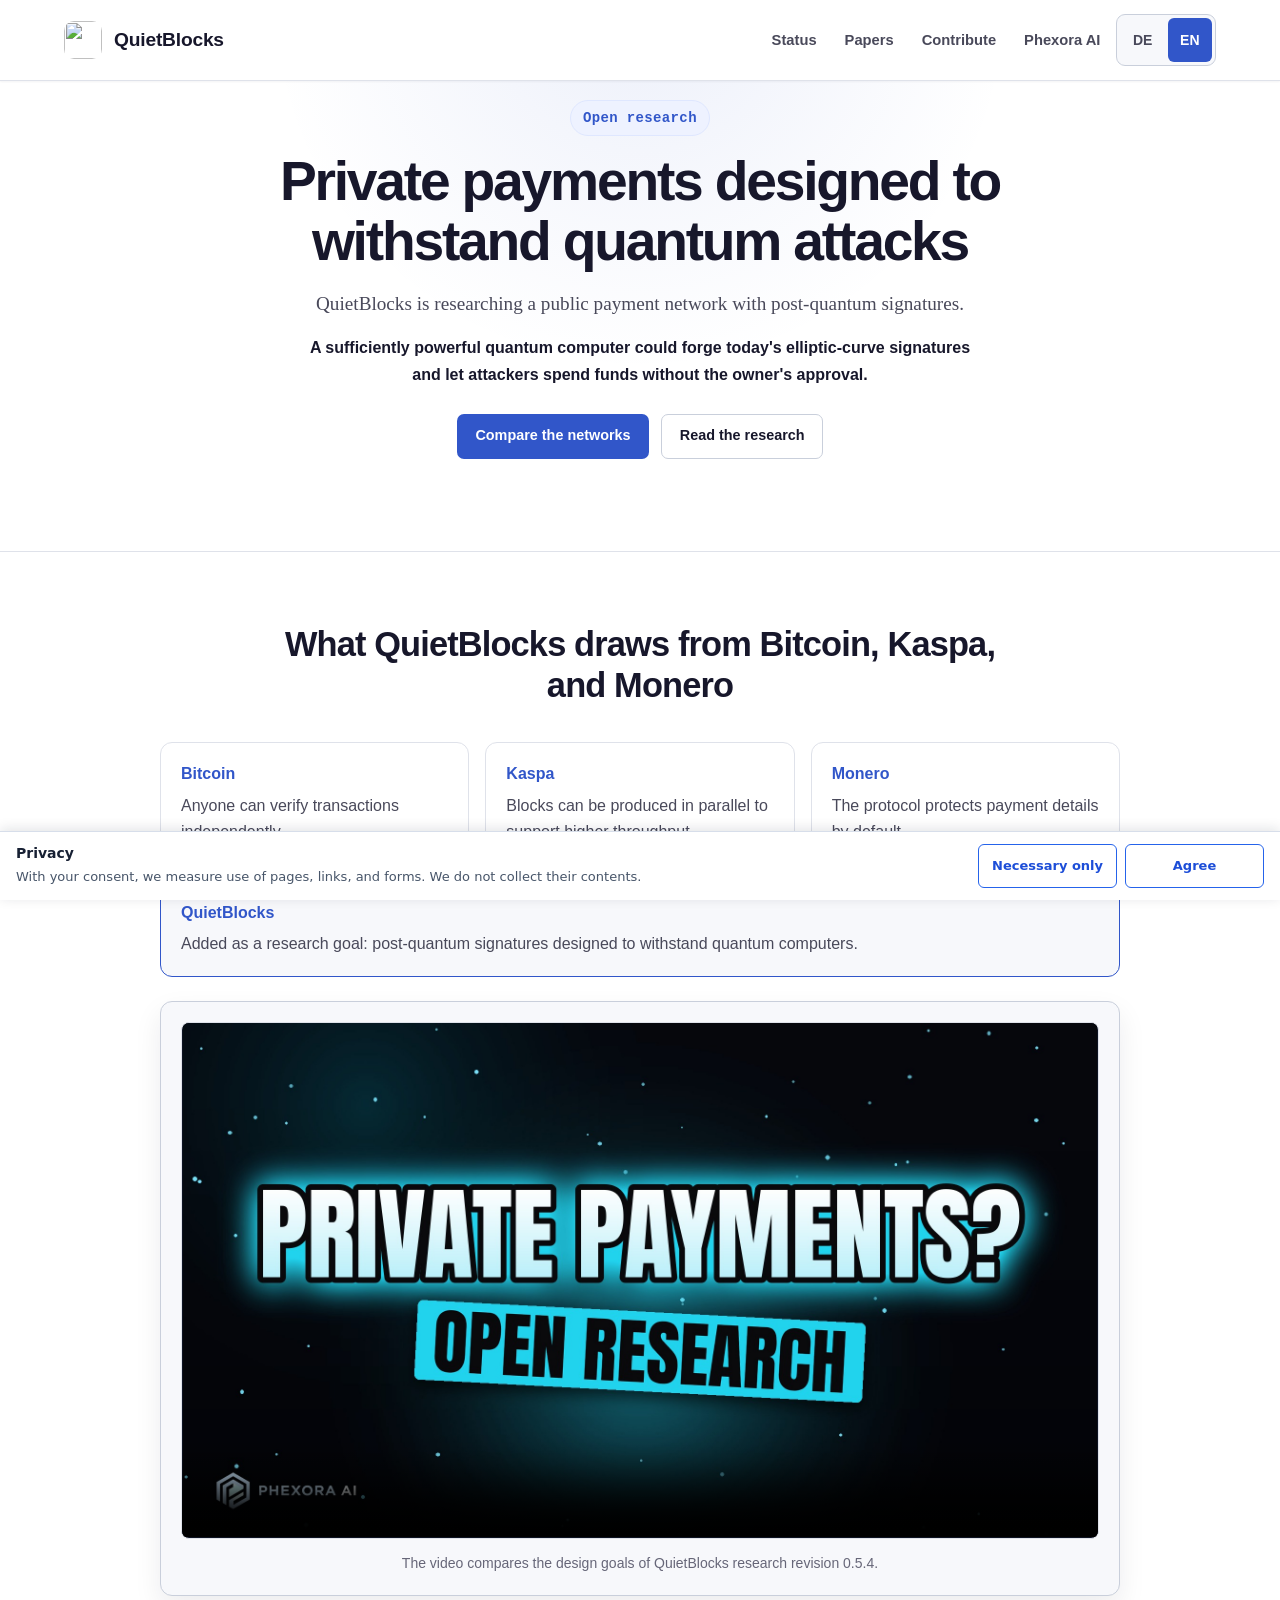
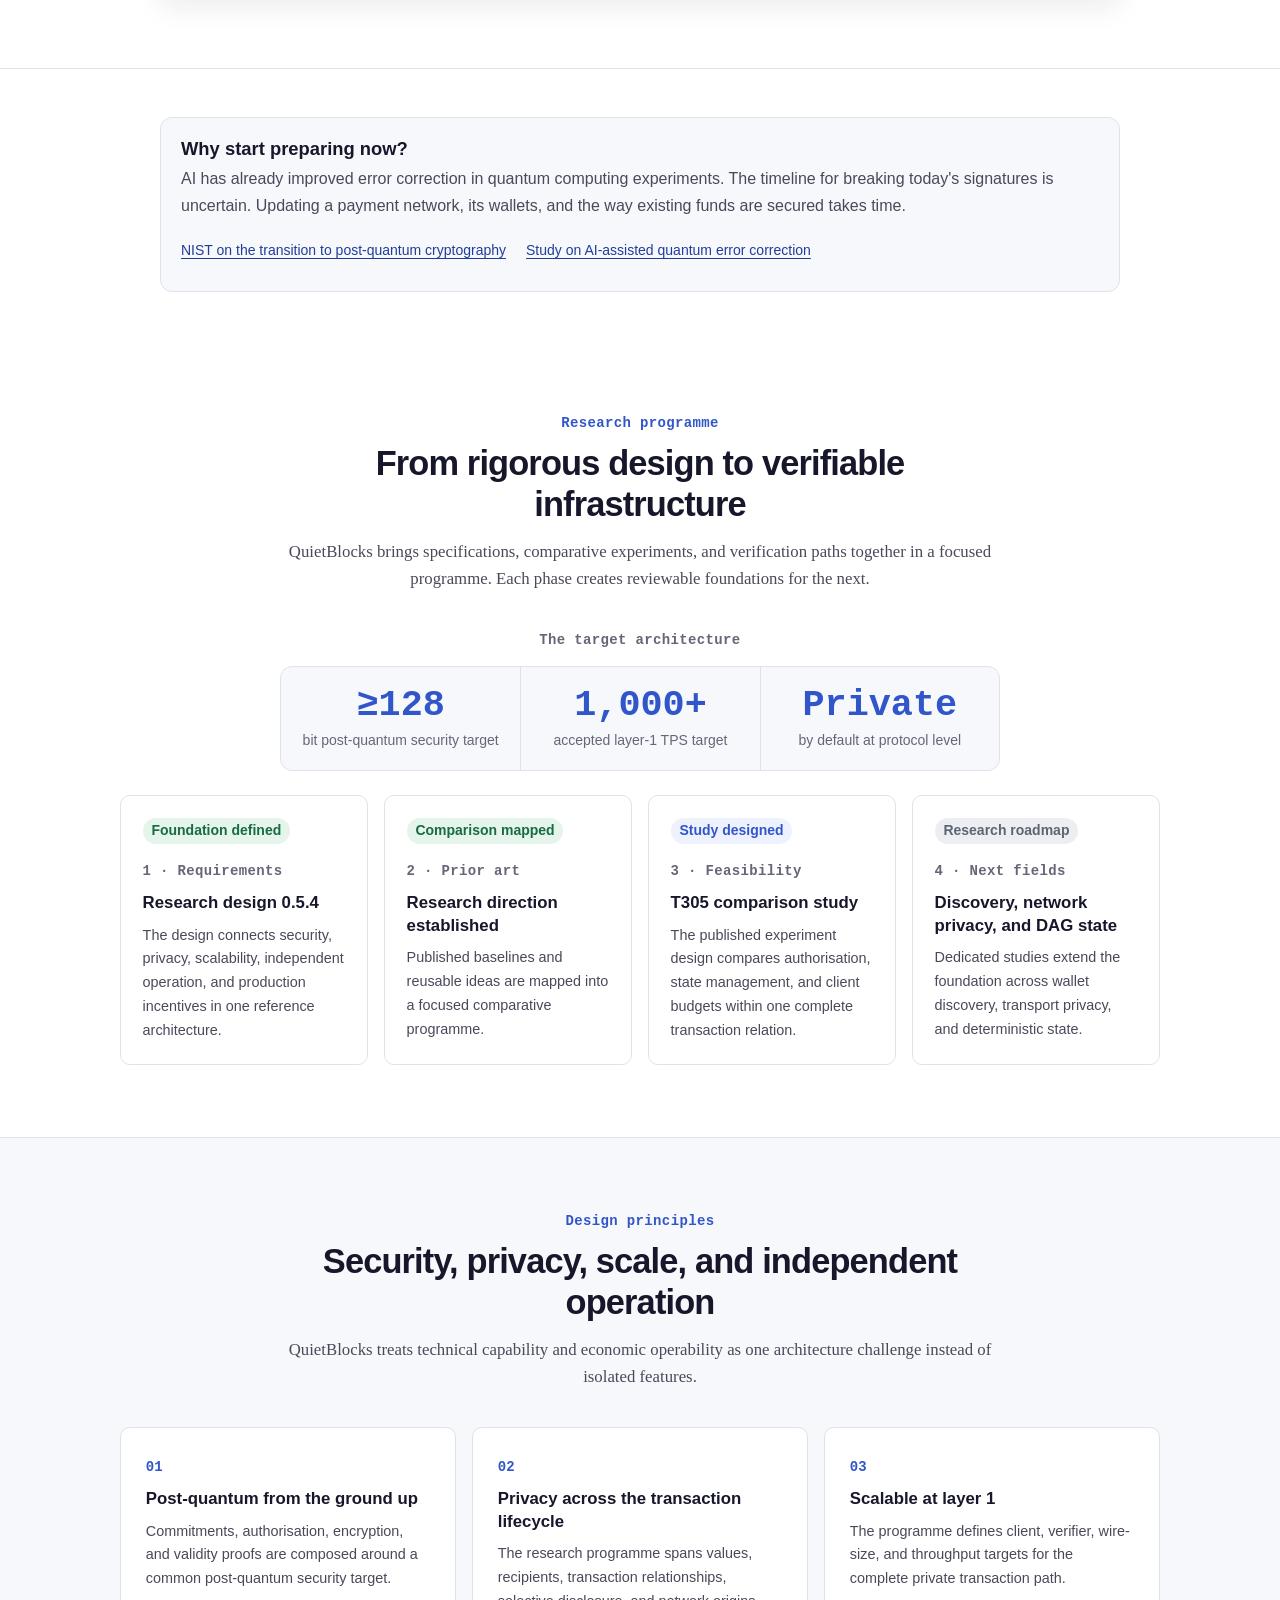
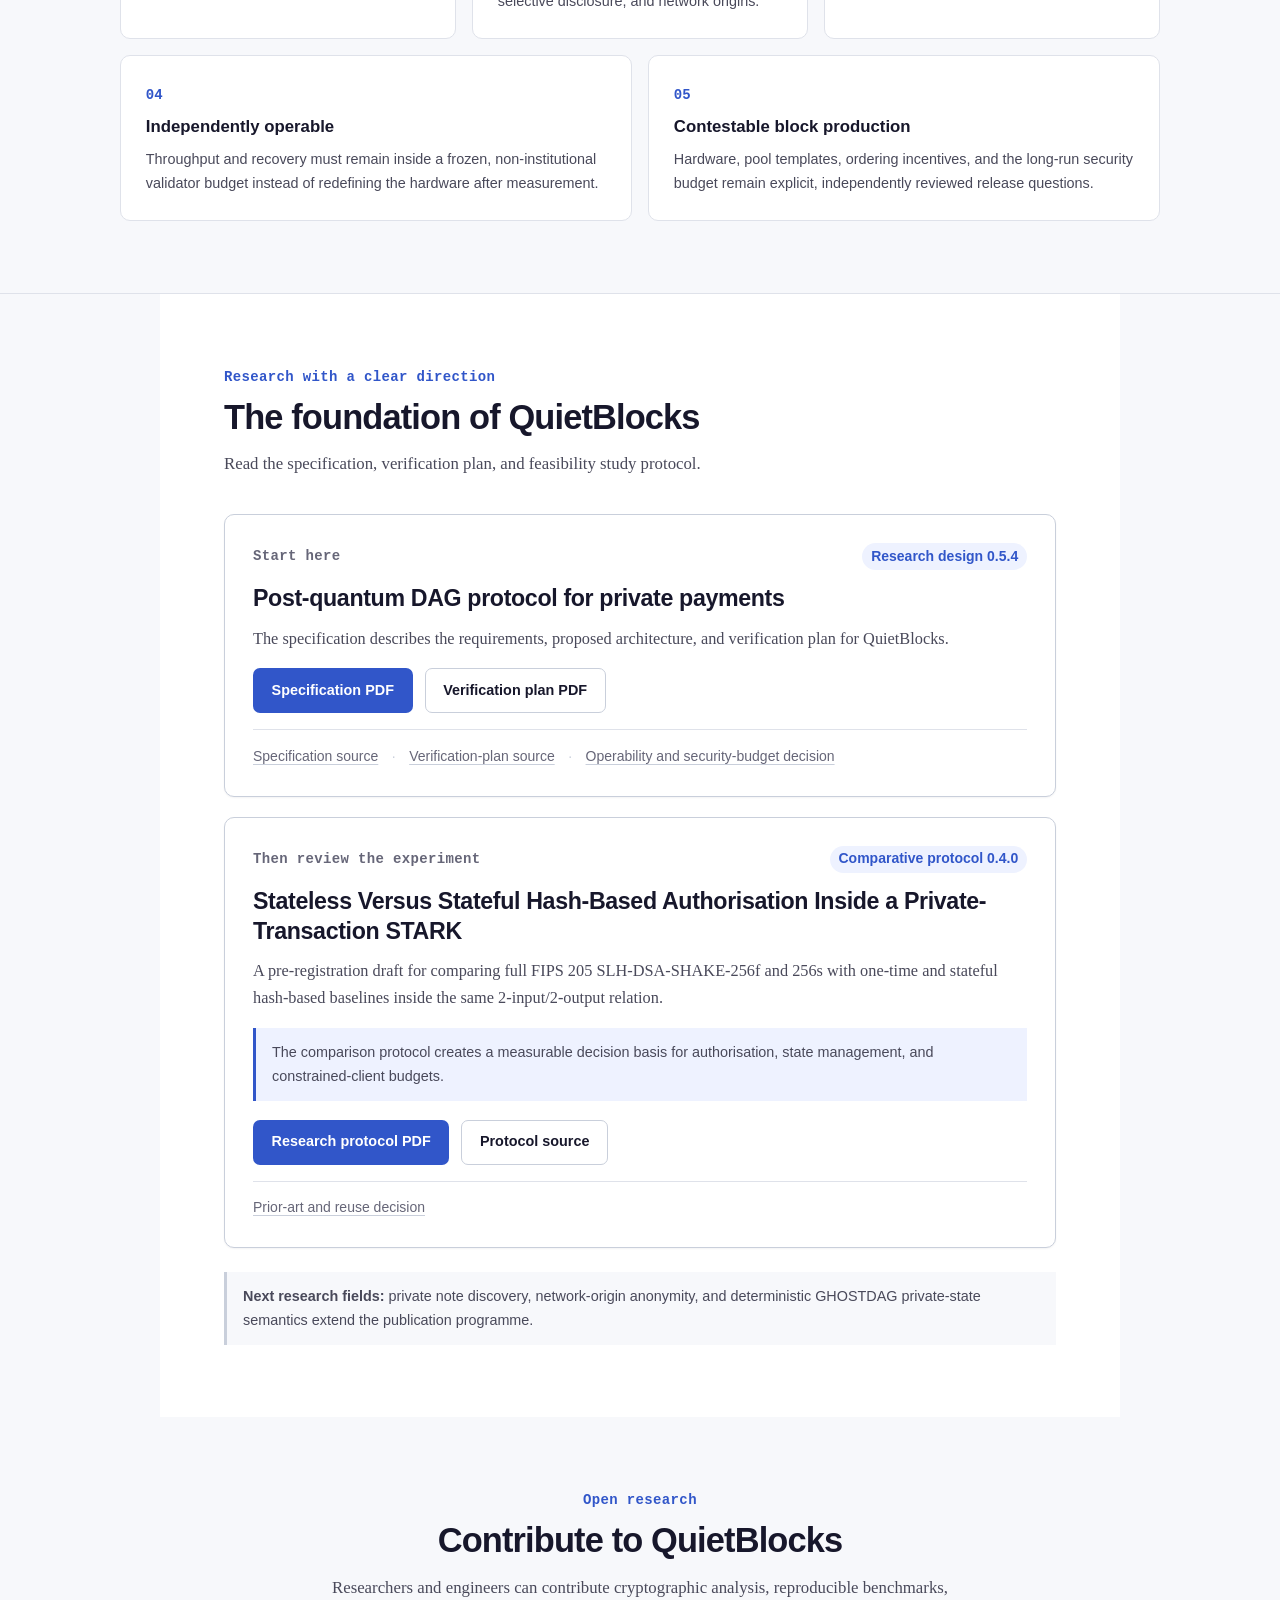
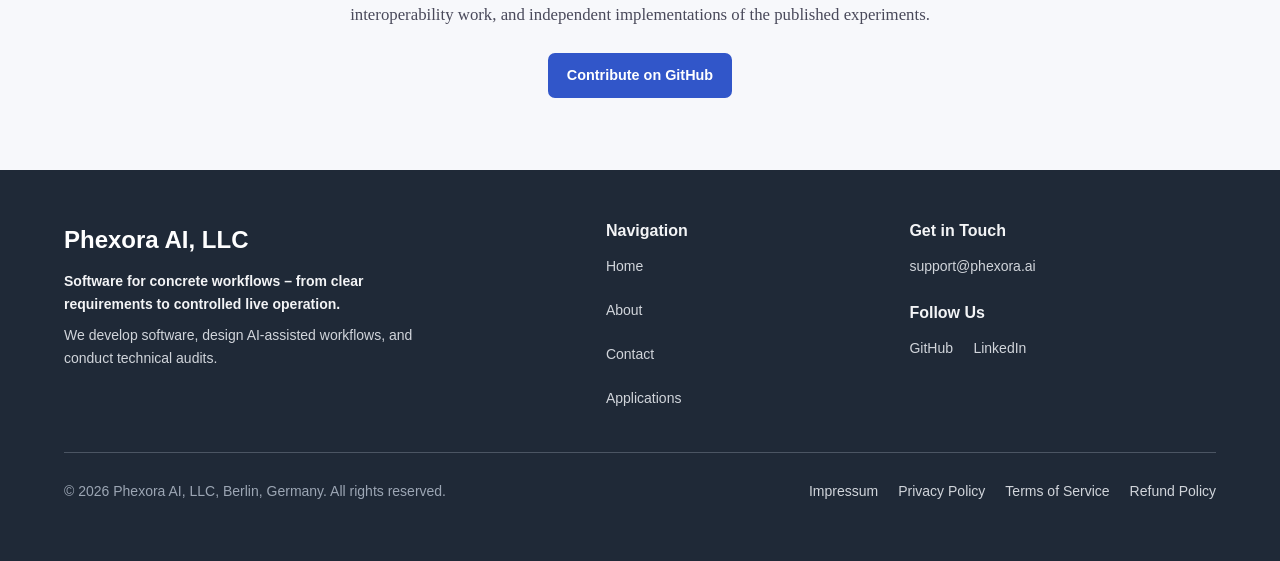
==== commit 5b6b3c8b: "State the quantum goal in the headline and shorten the hero subtitle" ====
--- a/index.html
+++ b/index.html
@@ -6,21 +6,21 @@
     <meta name="description" content="QuietBlocks researches private, publicly verifiable payments with parallel blocks and post-quantum cryptography." data-i18n-content="home.metaDescription">
     <meta name="keywords" content="post-quantum, cryptography, zero-knowledge, privacy, STARK, GHOSTDAG">
     <meta name="author" content="Phexora AI">
-    <title data-i18n="home.metaTitle">QuietBlocks | Private payments in the quantum era</title>
+    <title data-i18n="home.metaTitle">QuietBlocks | Private payments designed to withstand quantum attacks</title>
     <link rel="canonical" href="https://quietblocks.phexora.ai/">
     <meta property="og:type" content="website">
     <meta property="og:site_name" content="QuietBlocks">
     <meta property="og:url" content="https://quietblocks.phexora.ai/">
-    <meta property="og:title" content="QuietBlocks | Private payments in the quantum era" data-i18n-content="home.metaTitle">
+    <meta property="og:title" content="QuietBlocks | Private payments designed to withstand quantum attacks" data-i18n-content="home.metaTitle">
     <meta property="og:description" content="QuietBlocks researches private, publicly verifiable payments with parallel blocks and post-quantum cryptography." data-i18n-content="home.metaDescription">
     <meta property="og:locale" content="en_US">
     <meta property="og:locale:alternate" content="de_DE">
     <meta name="twitter:card" content="summary">
-    <meta name="twitter:title" content="QuietBlocks | Private payments in the quantum era" data-i18n-content="home.metaTitle">
+    <meta name="twitter:title" content="QuietBlocks | Private payments designed to withstand quantum attacks" data-i18n-content="home.metaTitle">
     <meta name="twitter:description" content="QuietBlocks researches private, publicly verifiable payments with parallel blocks and post-quantum cryptography." data-i18n-content="home.metaDescription">
     <link rel="stylesheet" href="assets/css/style.css?v=6b038c9a0307">
     <link rel="icon" type="image/svg+xml" href="assets/images/favicon.svg">
-    <script src="assets/js/site-i18n.js?v=8c20852ca459" defer></script>
+    <script src="assets/js/site-i18n.js?v=3776325f2d89" defer></script>
 <script data-phexora-site-analytics="fc176b863055461690a4295c0f5f9d89">(function(){
 const c={"endpoint":"https://sitebuilder.phexora.ai/api/website-integrations/events","siteId":"fc176b863055461690a4295c0f5f9d89","trackingKey":"2e312d2f5462689ae85f721354bc5e1feb1964d117fce1aa24e7ab45f58d84e2"};
 const consentKey='phexora-cookie-consent';
@@ -273,9 +273,9 @@
         <section class="hero">
             <div class="hero-content">
                 <p class="research-label" data-i18n="home.heroLabel">Open research</p>
-                <h1 data-i18n="home.heroTitle">Private payments in the quantum era</h1>
+                <h1 data-i18n="home.heroTitle">Private payments designed to withstand quantum attacks</h1>
                 <p class="subtitle" data-i18n="home.heroSubtitle">
-                    QuietBlocks explores how to combine public verification, parallel blocks, and privacy by default in a payment network designed to resist quantum attacks.
+                    QuietBlocks is researching a public payment network with post-quantum signatures.
                 </p>
                 <p class="hero-risk" data-i18n="home.heroRisk">
                     A sufficiently powerful quantum computer could forge today's elliptic-curve signatures and let attackers spend funds without the owner's approval.
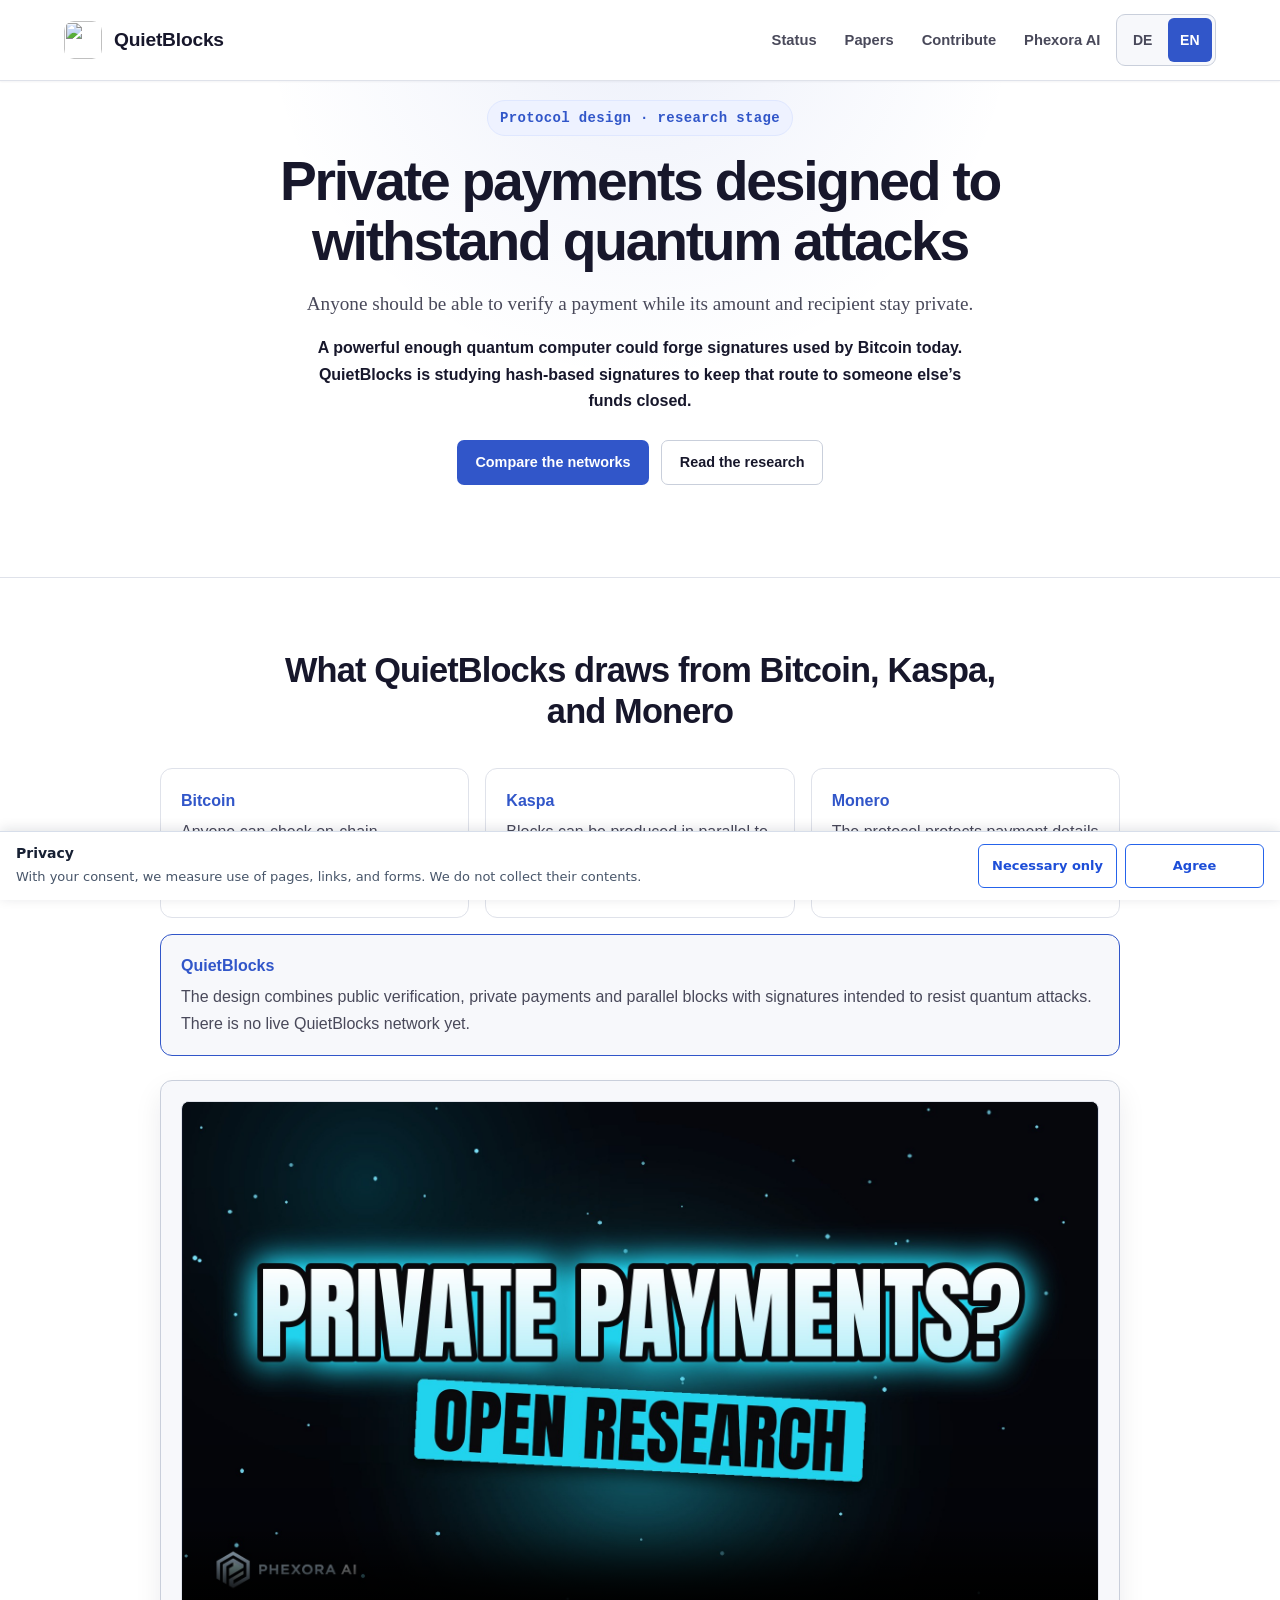
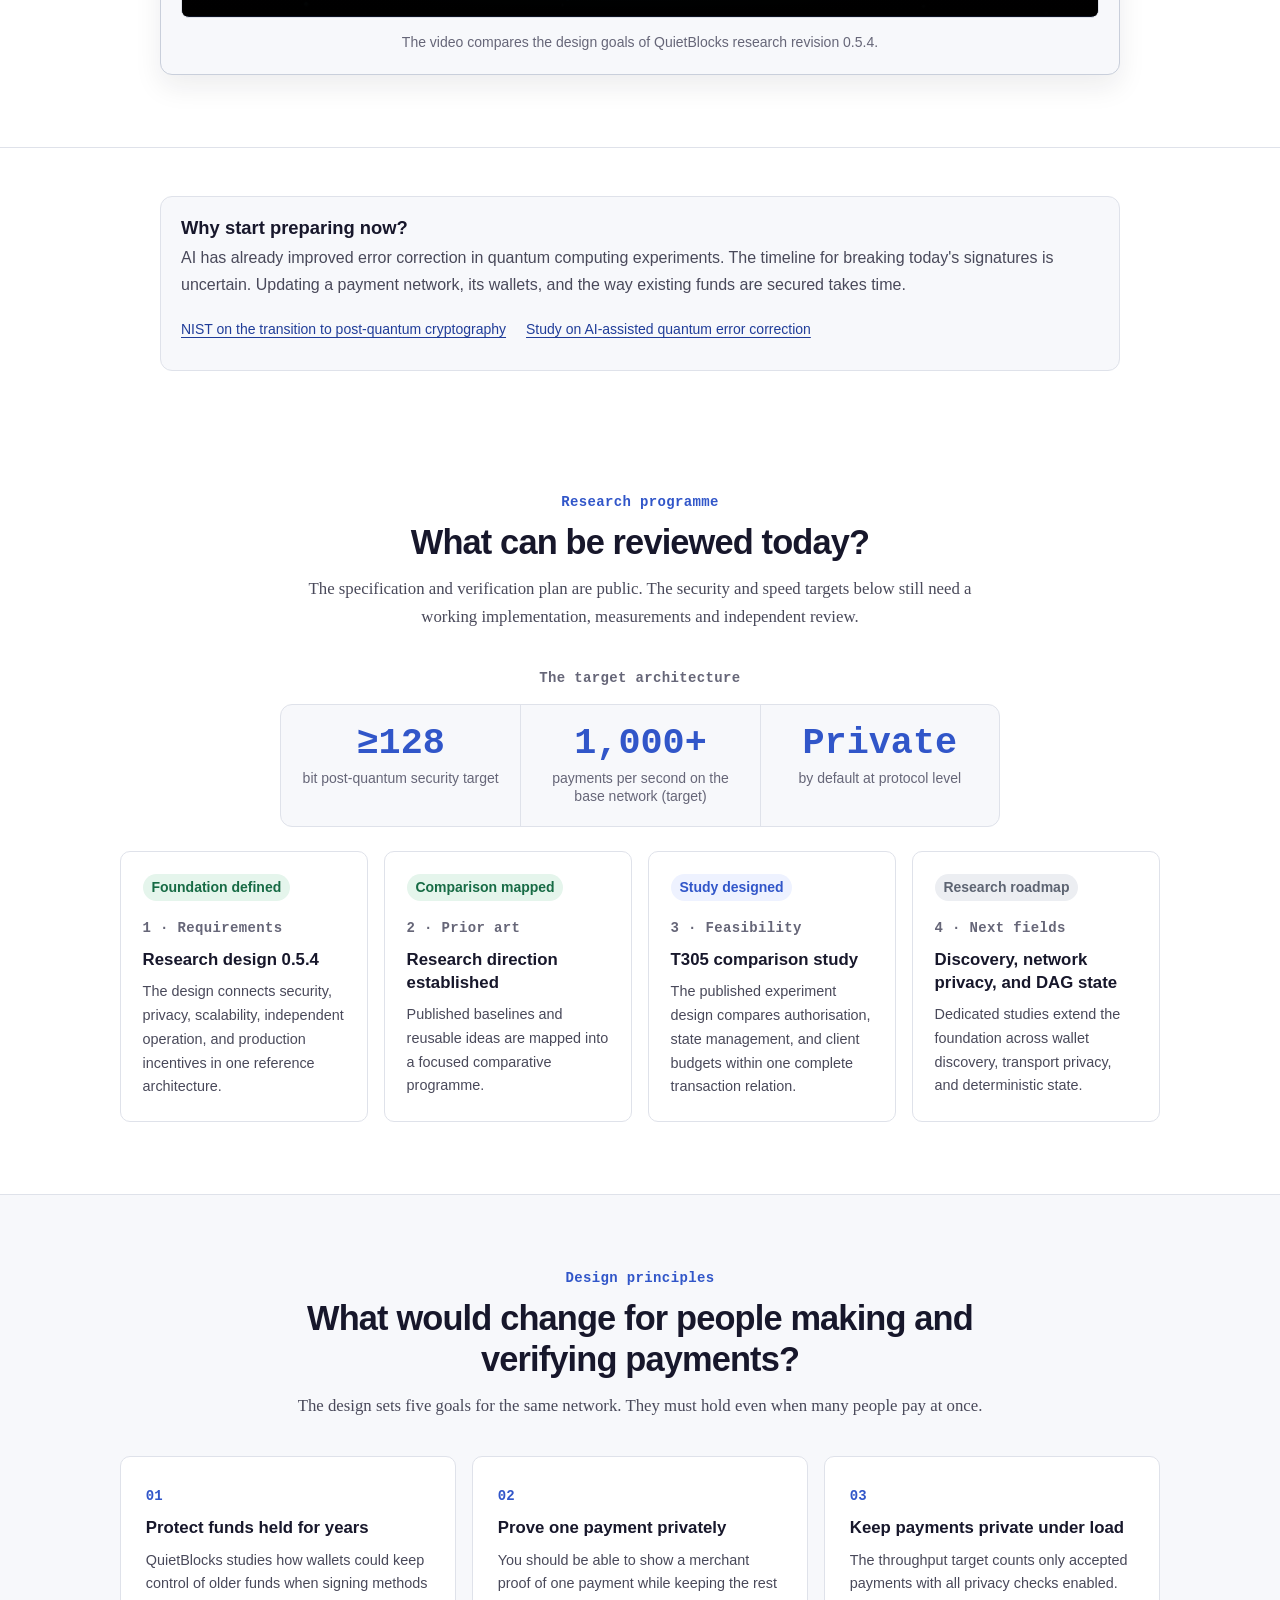
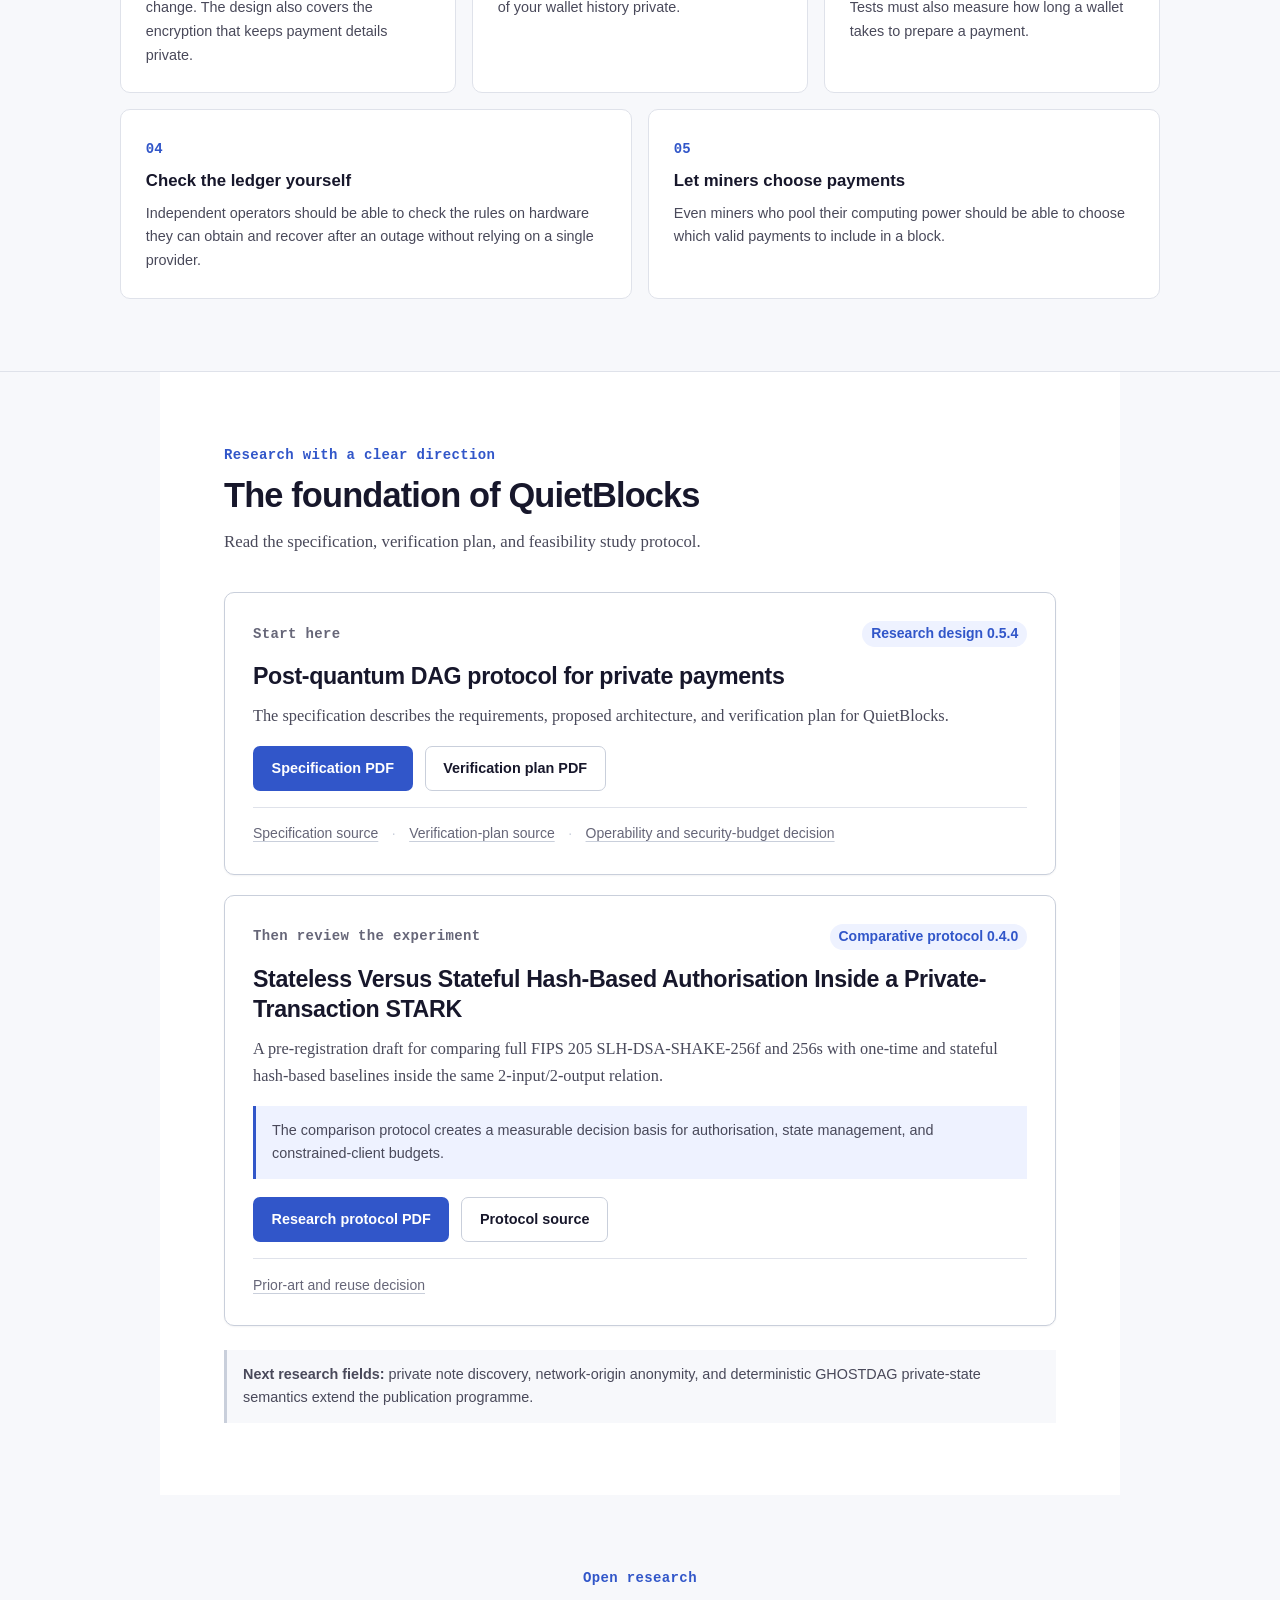
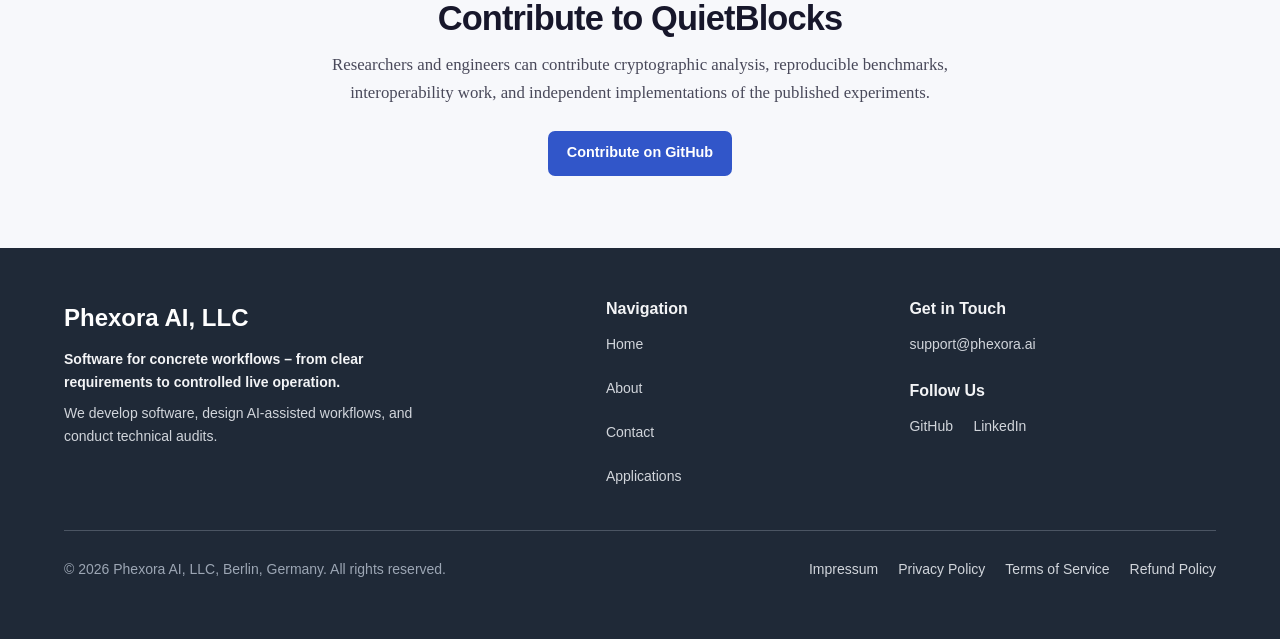
==== commit 4c2a777c: "Explain private payments and quantum security goals on the research homepage" ====
--- a/index.html
+++ b/index.html
@@ -20,7 +20,7 @@
     <meta name="twitter:description" content="QuietBlocks researches private, publicly verifiable payments with parallel blocks and post-quantum cryptography." data-i18n-content="home.metaDescription">
     <link rel="stylesheet" href="assets/css/style.css?v=6b038c9a0307">
     <link rel="icon" type="image/svg+xml" href="assets/images/favicon.svg">
-    <script src="assets/js/site-i18n.js?v=3776325f2d89" defer></script>
+    <script src="assets/js/site-i18n.js?v=9387038a10f2" defer></script>
 <script data-phexora-site-analytics="fc176b863055461690a4295c0f5f9d89">(function(){
 const c={"endpoint":"https://sitebuilder.phexora.ai/api/website-integrations/events","siteId":"fc176b863055461690a4295c0f5f9d89","trackingKey":"2e312d2f5462689ae85f721354bc5e1feb1964d117fce1aa24e7ab45f58d84e2"};
 const consentKey='phexora-cookie-consent';
@@ -272,13 +272,13 @@
     <main id="top">
         <section class="hero">
             <div class="hero-content">
-                <p class="research-label" data-i18n="home.heroLabel">Open research</p>
+                <p class="research-label" data-i18n="home.heroLabel">Protocol design · research stage</p>
                 <h1 data-i18n="home.heroTitle">Private payments designed to withstand quantum attacks</h1>
                 <p class="subtitle" data-i18n="home.heroSubtitle">
-                    QuietBlocks is researching a public payment network with post-quantum signatures.
+                    Anyone should be able to verify a payment while its amount and recipient stay private.
                 </p>
                 <p class="hero-risk" data-i18n="home.heroRisk">
-                    A sufficiently powerful quantum computer could forge today's elliptic-curve signatures and let attackers spend funds without the owner's approval.
+                    A powerful enough quantum computer could forge signatures used by Bitcoin today. QuietBlocks is studying hash-based signatures to keep that route to someone else’s funds closed.
                 </p>
                 <div class="hero-actions">
                     <a href="#comparison" class="btn btn-primary" data-phexora-event="research_comparison_open" data-i18n="home.comparisonCta">Compare the networks</a>
@@ -294,7 +294,7 @@
             <dl class="comparison-principles">
                 <div>
                     <dt>Bitcoin</dt>
-                    <dd data-i18n="home.bitcoinPrinciple">Anyone can verify transactions independently.</dd>
+                    <dd data-i18n="home.bitcoinPrinciple">Anyone can check on-chain payments. Their amounts and the addresses involved are public.</dd>
                 </div>
                 <div>
                     <dt>Kaspa</dt>
@@ -306,7 +306,7 @@
                 </div>
                 <div class="comparison-addition">
                     <dt>QuietBlocks</dt>
-                    <dd data-i18n="home.quietblocksAddition">Added as a research goal: post-quantum signatures designed to withstand quantum computers.</dd>
+                    <dd data-i18n="home.quietblocksAddition">The design combines public verification, private payments and parallel blocks with signatures intended to resist quantum attacks. There is no live QuietBlocks network yet.</dd>
                 </div>
             </dl>
             <div class="comparison-video-card">
@@ -354,11 +354,9 @@
         <section id="status" class="status-section">
             <div class="section-heading">
                 <p class="section-kicker" data-i18n="home.statusKicker">Research programme</p>
-                <h2 data-i18n="home.statusTitle">From rigorous design to verifiable infrastructure</h2>
+                <h2 data-i18n="home.statusTitle">What can be reviewed today?</h2>
                 <p data-i18n="home.statusDescription">
-                    QuietBlocks brings specifications, comparative experiments, and verification
-                    paths together in a focused programme. Each phase creates reviewable
-                    foundations for the next.
+                    The specification and verification plan are public. The security and speed targets below still need a working implementation, measurements and independent review.
                 </p>
             </div>
             <p class="target-label" data-i18n="home.targetLabel">The target architecture</p>
@@ -369,7 +367,7 @@
                 </div>
                 <div class="research-target">
                     <span class="stat-value" data-i18n="home.tpsValue">1,000+</span>
-                    <span class="stat-desc" data-i18n="home.tpsTarget">accepted layer-1 TPS target</span>
+                    <span class="stat-desc" data-i18n="home.tpsTarget">payments per second on the base network (target)</span>
                 </div>
                 <div class="research-target">
                     <span class="stat-value" data-i18n="home.privacyValue">Private</span>
@@ -407,34 +405,34 @@
         <section class="requirements-section">
             <div class="section-heading">
                 <p class="section-kicker" data-i18n="home.requirementsKicker">Design principles</p>
-                <h2 data-i18n="home.requirementsTitle">Security, privacy, scale, and independent operation</h2>
-                <p data-i18n="home.requirementsDescription">QuietBlocks treats technical capability and economic operability as one architecture challenge instead of isolated features.</p>
+                <h2 data-i18n="home.requirementsTitle">What would change for people making and verifying payments?</h2>
+                <p data-i18n="home.requirementsDescription">The design sets five goals for the same network. They must hold even when many people pay at once.</p>
             </div>
             <div class="requirements-grid">
                 <article class="requirement-card">
                     <span class="requirement-number">01</span>
-                    <h3 data-i18n="home.requirement1Title">Post-quantum from the ground up</h3>
-                    <p data-i18n="home.requirement1Description">Commitments, authorisation, encryption, and validity proofs are composed around a common post-quantum security target.</p>
+                    <h3 data-i18n="home.requirement1Title">Protect funds held for years</h3>
+                    <p data-i18n="home.requirement1Description">QuietBlocks studies how wallets could keep control of older funds when signing methods change. The design also covers the encryption that keeps payment details private.</p>
                 </article>
                 <article class="requirement-card">
                     <span class="requirement-number">02</span>
-                    <h3 data-i18n="home.requirement2Title">Privacy across the transaction lifecycle</h3>
-                    <p data-i18n="home.requirement2Description">The research programme spans values, recipients, transaction relationships, selective disclosure, and network origins.</p>
+                    <h3 data-i18n="home.requirement2Title">Prove one payment privately</h3>
+                    <p data-i18n="home.requirement2Description">You should be able to show a merchant proof of one payment while keeping the rest of your wallet history private.</p>
                 </article>
                 <article class="requirement-card">
                     <span class="requirement-number">03</span>
-                    <h3 data-i18n="home.requirement3Title">Scalable at layer 1</h3>
-                    <p data-i18n="home.requirement3Description">The programme defines client, verifier, wire-size, and throughput targets for the complete private transaction path.</p>
+                    <h3 data-i18n="home.requirement3Title">Keep payments private under load</h3>
+                    <p data-i18n="home.requirement3Description">The throughput target counts only accepted payments with all privacy checks enabled. Tests must also measure how long a wallet takes to prepare a payment.</p>
                 </article>
                 <article class="requirement-card">
                     <span class="requirement-number">04</span>
-                    <h3 data-i18n="home.requirement4Title">Independently operable</h3>
-                    <p data-i18n="home.requirement4Description">Throughput and recovery must remain inside a frozen, non-institutional validator budget instead of redefining the hardware after measurement.</p>
+                    <h3 data-i18n="home.requirement4Title">Check the ledger yourself</h3>
+                    <p data-i18n="home.requirement4Description">Independent operators should be able to check the rules on hardware they can obtain and recover after an outage without relying on a single provider.</p>
                 </article>
                 <article class="requirement-card">
                     <span class="requirement-number">05</span>
-                    <h3 data-i18n="home.requirement5Title">Contestable block production</h3>
-                    <p data-i18n="home.requirement5Description">Hardware, pool templates, ordering incentives, and the long-run security budget remain explicit, independently reviewed release questions.</p>
+                    <h3 data-i18n="home.requirement5Title">Let miners choose payments</h3>
+                    <p data-i18n="home.requirement5Description">Even miners who pool their computing power should be able to choose which valid payments to include in a block.</p>
                 </article>
             </div>
         </section>
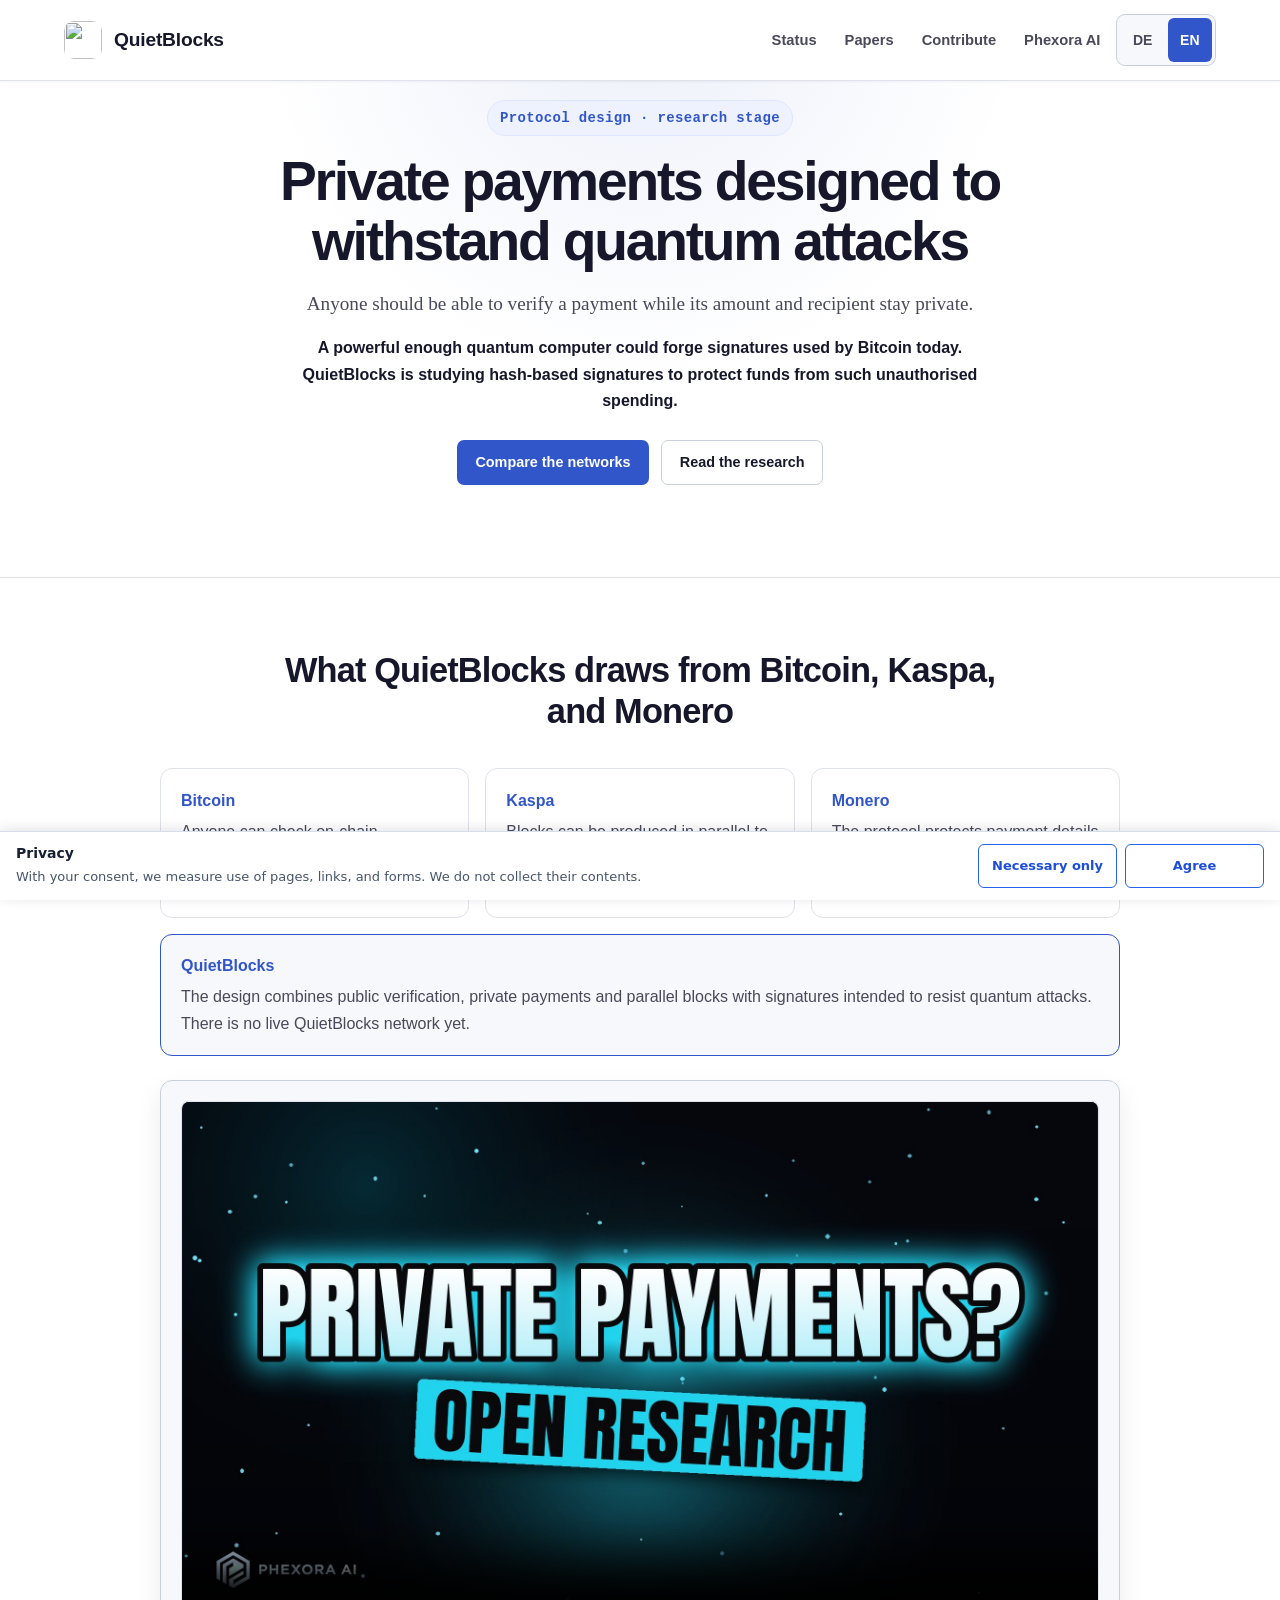
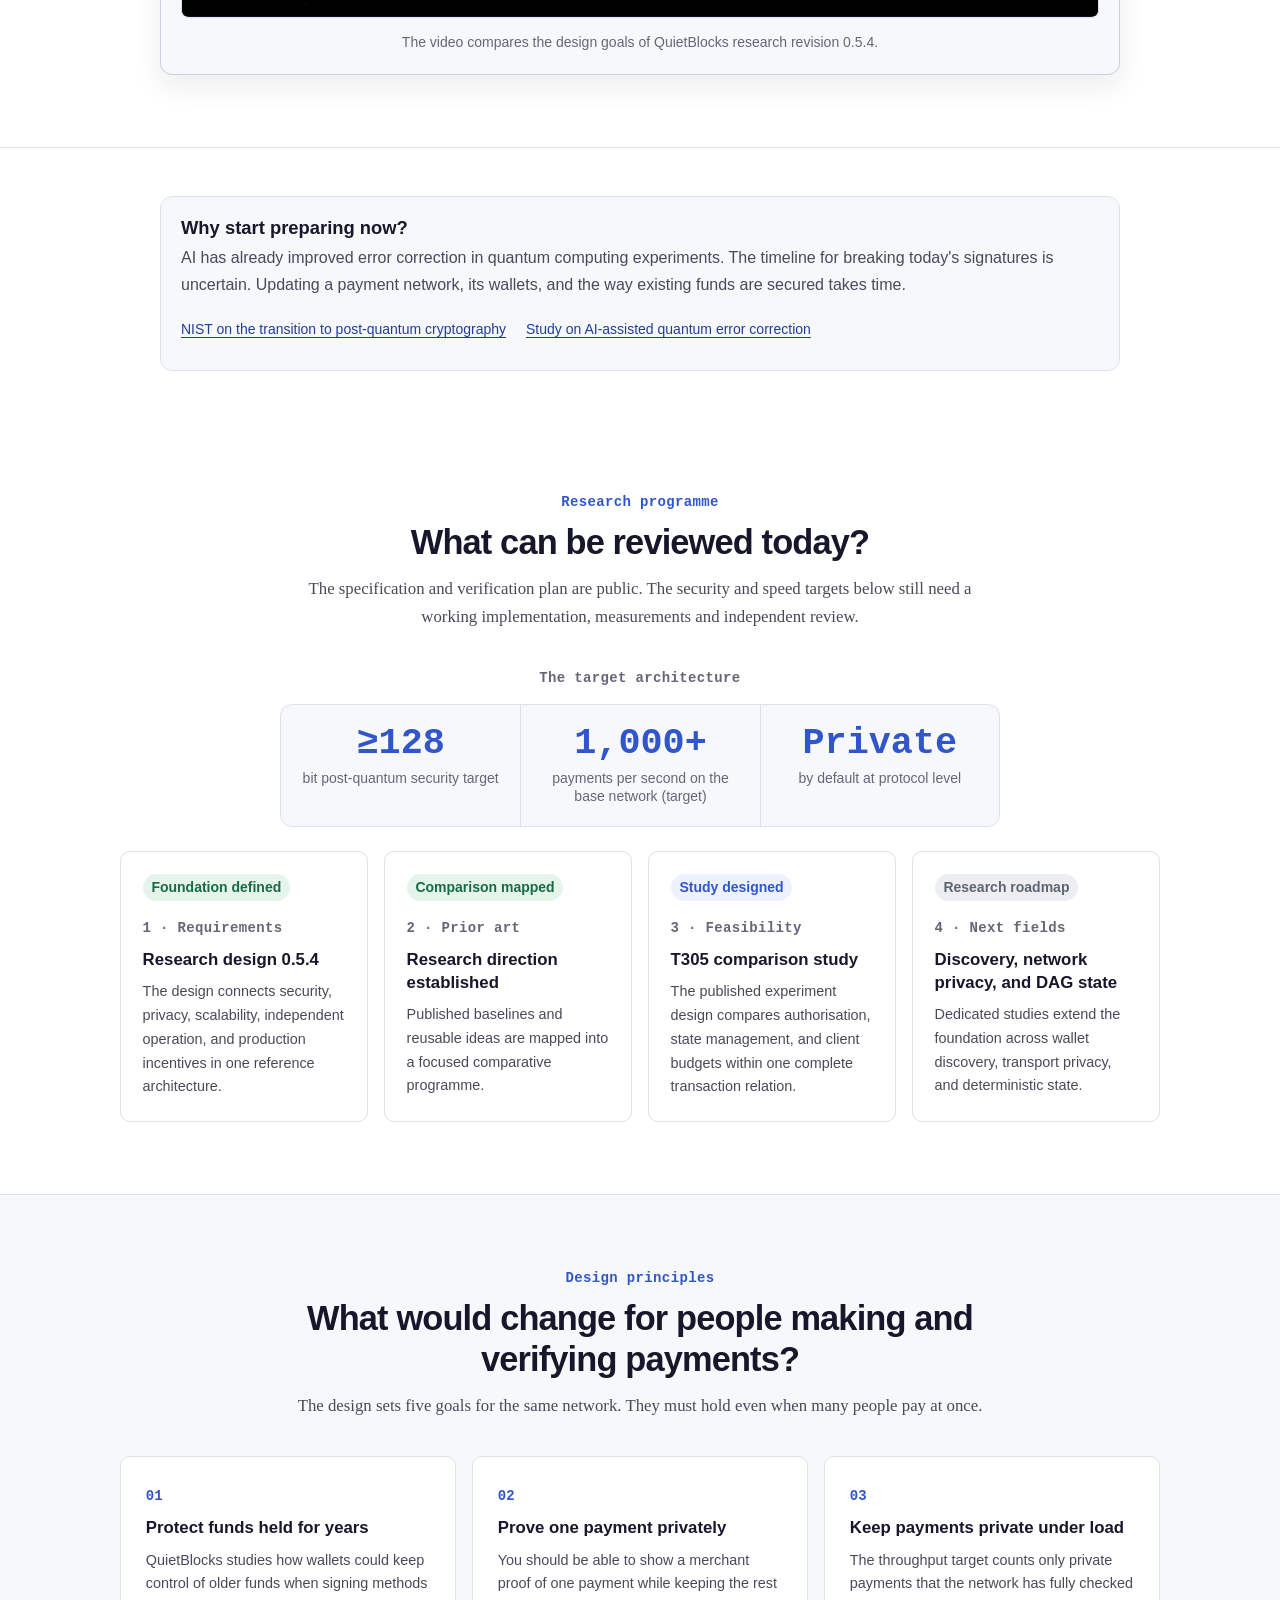
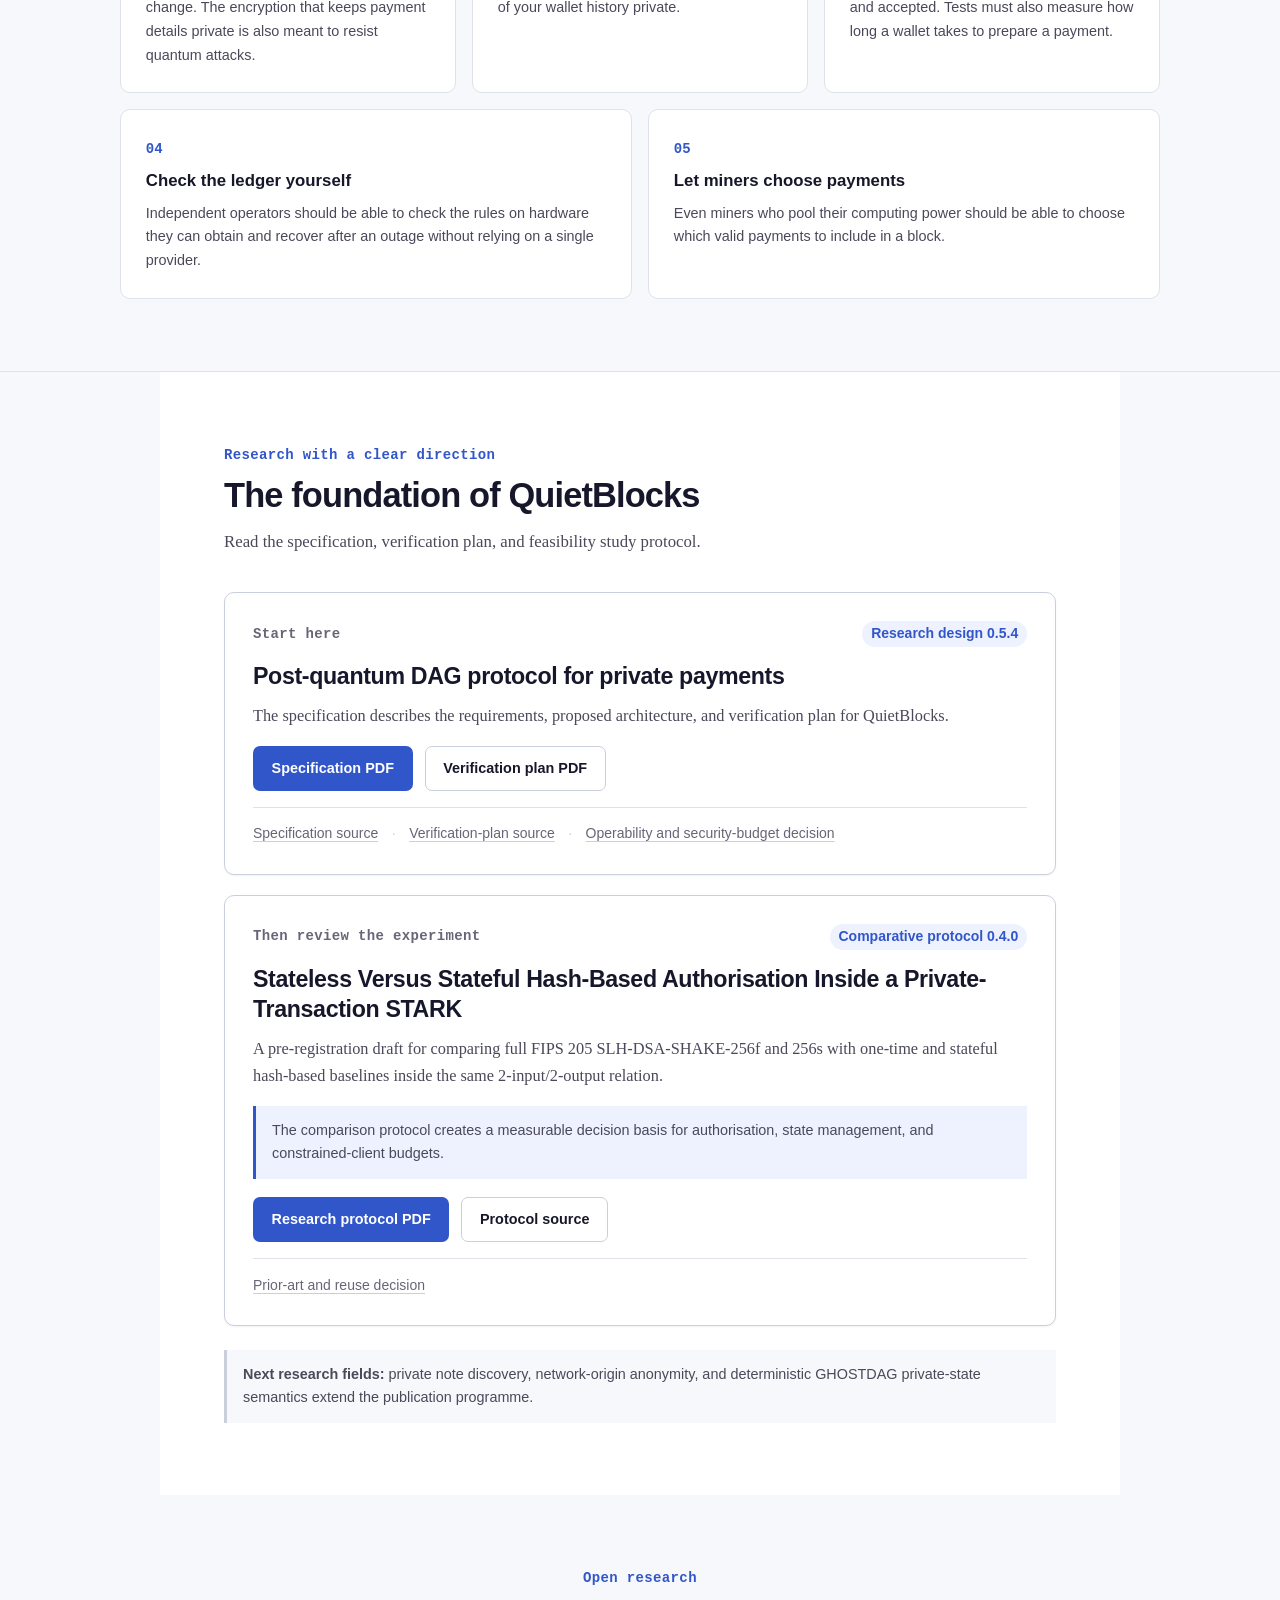
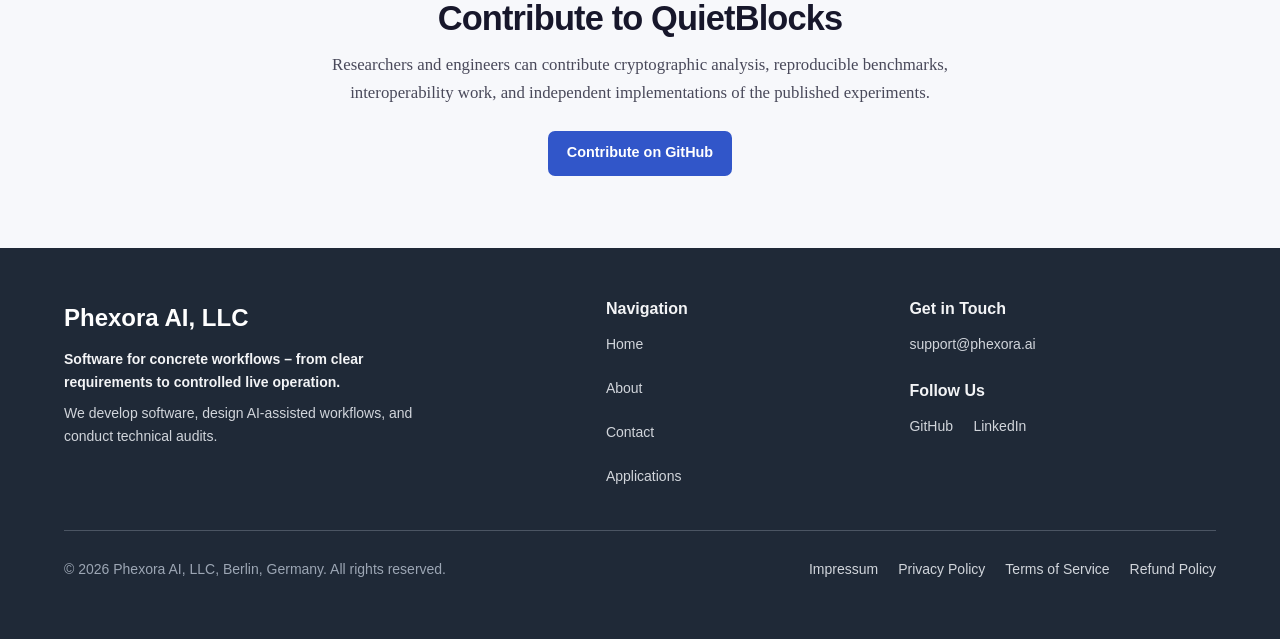
==== commit 613eb2ae: "Clarify throughput, encryption and hero wording on the homepage - Throughput card: count private pay" ====
--- a/index.html
+++ b/index.html
@@ -20,7 +20,7 @@
     <meta name="twitter:description" content="QuietBlocks researches private, publicly verifiable payments with parallel blocks and post-quantum cryptography." data-i18n-content="home.metaDescription">
     <link rel="stylesheet" href="assets/css/style.css?v=6b038c9a0307">
     <link rel="icon" type="image/svg+xml" href="assets/images/favicon.svg">
-    <script src="assets/js/site-i18n.js?v=9387038a10f2" defer></script>
+    <script src="assets/js/site-i18n.js?v=315555872f87" defer></script>
 <script data-phexora-site-analytics="fc176b863055461690a4295c0f5f9d89">(function(){
 const c={"endpoint":"https://sitebuilder.phexora.ai/api/website-integrations/events","siteId":"fc176b863055461690a4295c0f5f9d89","trackingKey":"2e312d2f5462689ae85f721354bc5e1feb1964d117fce1aa24e7ab45f58d84e2"};
 const consentKey='phexora-cookie-consent';
@@ -278,7 +278,7 @@
                     Anyone should be able to verify a payment while its amount and recipient stay private.
                 </p>
                 <p class="hero-risk" data-i18n="home.heroRisk">
-                    A powerful enough quantum computer could forge signatures used by Bitcoin today. QuietBlocks is studying hash-based signatures to keep that route to someone else’s funds closed.
+                    A powerful enough quantum computer could forge signatures used by Bitcoin today. QuietBlocks is studying hash-based signatures to protect funds from such unauthorised spending.
                 </p>
                 <div class="hero-actions">
                     <a href="#comparison" class="btn btn-primary" data-phexora-event="research_comparison_open" data-i18n="home.comparisonCta">Compare the networks</a>
@@ -412,7 +412,7 @@
                 <article class="requirement-card">
                     <span class="requirement-number">01</span>
                     <h3 data-i18n="home.requirement1Title">Protect funds held for years</h3>
-                    <p data-i18n="home.requirement1Description">QuietBlocks studies how wallets could keep control of older funds when signing methods change. The design also covers the encryption that keeps payment details private.</p>
+                    <p data-i18n="home.requirement1Description">QuietBlocks studies how wallets could keep control of older funds when signing methods change. The encryption that keeps payment details private is also meant to resist quantum attacks.</p>
                 </article>
                 <article class="requirement-card">
                     <span class="requirement-number">02</span>
@@ -422,7 +422,7 @@
                 <article class="requirement-card">
                     <span class="requirement-number">03</span>
                     <h3 data-i18n="home.requirement3Title">Keep payments private under load</h3>
-                    <p data-i18n="home.requirement3Description">The throughput target counts only accepted payments with all privacy checks enabled. Tests must also measure how long a wallet takes to prepare a payment.</p>
+                    <p data-i18n="home.requirement3Description">The throughput target counts only private payments that the network has fully checked and accepted. Tests must also measure how long a wallet takes to prepare a payment.</p>
                 </article>
                 <article class="requirement-card">
                     <span class="requirement-number">04</span>
